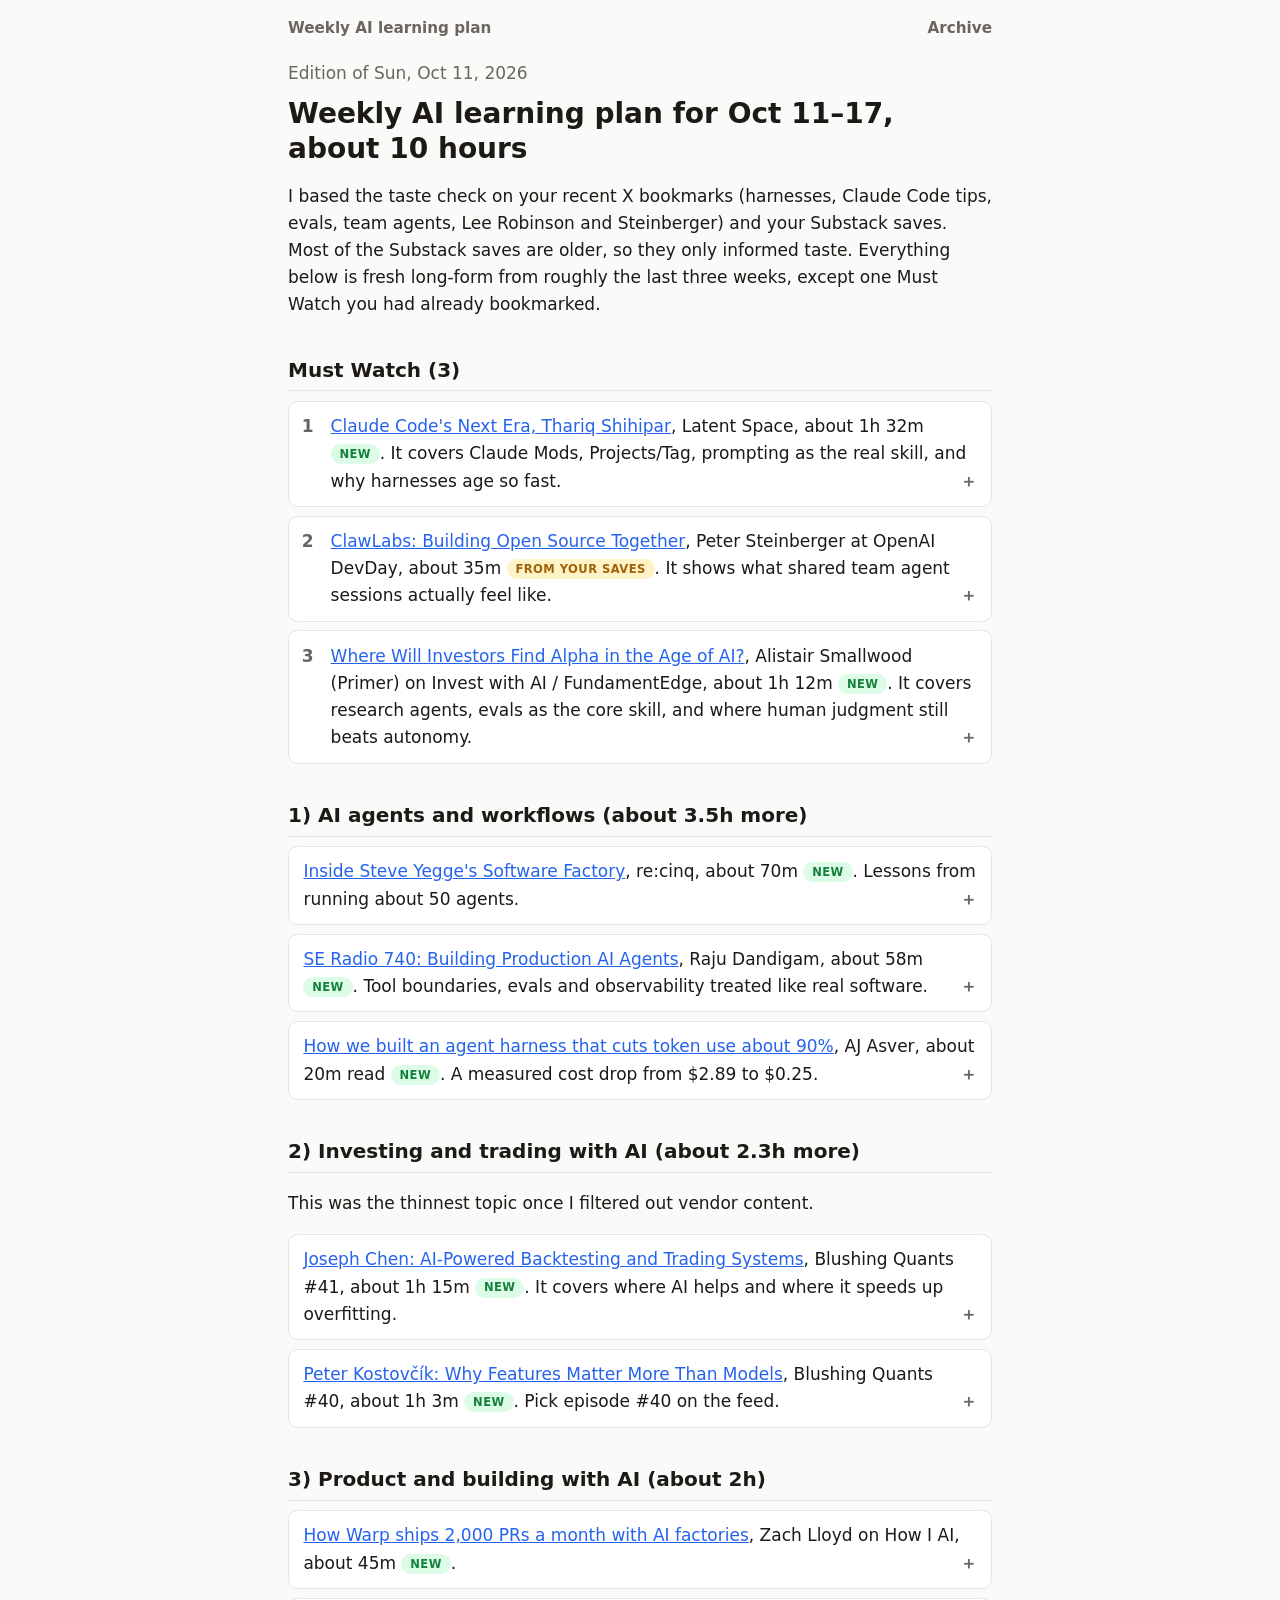
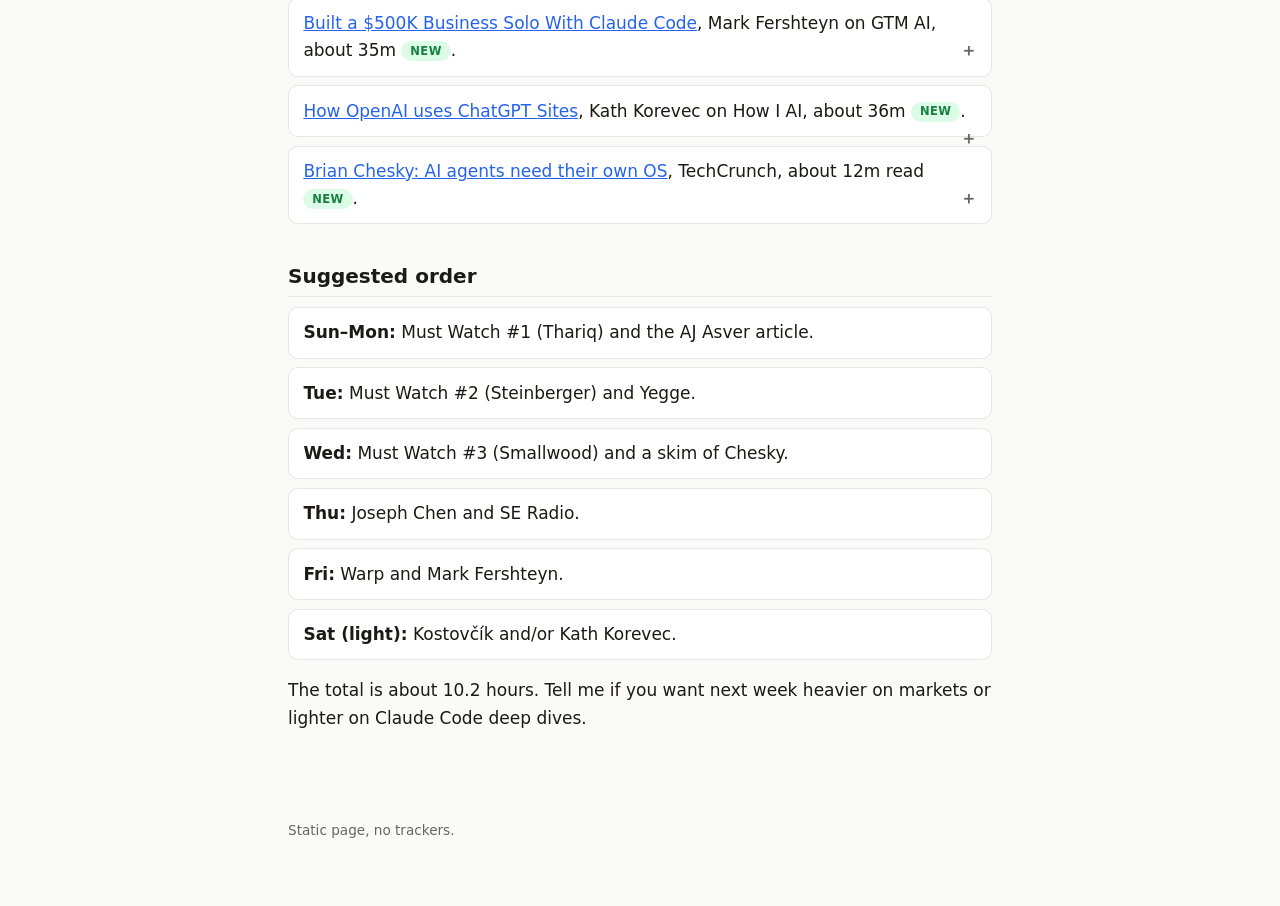
==== editions/2026-10-11.html @ 2d5a55c3 "Make resource summaries expandable" ====
<!doctype html>
<html lang="en"><head><meta charset="utf-8">
<meta name="viewport" content="width=device-width,initial-scale=1">
<title>Weekly AI learning plan for Oct 11–17, about 10 hours – Weekly AI learning plan</title>
<meta name="robots" content="noindex">
<link rel="stylesheet" href="../style.css">
</head><body>
<header class="site"><a href="../index.html">Weekly AI learning plan</a><a href="../index.html">Archive</a></header>
<main>
<p class="muted" style="color:var(--muted);margin:0">Edition of Sun, Oct 11, 2026</p>
<h1>Weekly AI learning plan for Oct 11–17, about 10 hours</h1>
<p>I based the taste check on your recent X bookmarks (harnesses, Claude Code tips, evals, team agents, Lee Robinson and Steinberger) and your Substack saves. Most of the Substack saves are older, so they only informed taste. Everything below is fresh long-form from roughly the last three weeks, except one Must Watch you had already bookmarked.</p>
<h2>Must Watch (3)</h2>
<ol>
<li><details class="resource-details"><summary class="resource-summary"><a href="https://www.latent.space/p/thariq" rel="noopener">Claude Code's Next Era, Thariq Shihipar</a>, Latent Space, about 1h 32m <span class="badge new">new</span>. It covers Claude Mods, Projects/Tag, prompting as the real skill, and why harnesses age so fast.</summary><div class="summary"><strong>Summary:</strong> Thariq presents Claude Code as an evolving agent harness: questions elicit requirements, artifacts provide persistent database-backed interfaces, and Claude Tag and Projects support parallel or multiplayer work. He argues that the core skill is building a mental model of the model, surfacing unknowns, and investing in context and planning up front; Mods then extend both the execution loop and the UI, making permissions and security central concerns.</div></details></li>
<li><details class="resource-details"><summary class="resource-summary"><a href="https://www.youtube.com/watch?v=wZYnJfL4c2Y" rel="noopener">ClawLabs: Building Open Source Together</a>, Peter Steinberger at OpenAI DevDay, about 35m <span class="badge saves">from your saves</span>. It shows what shared team agent sessions actually feel like.</summary><div class="summary"><strong>Summary:</strong> OpenAI describes agents helping small open-source teams build together through workflows that share context across projects and contributors. The session demonstrates cloud sessions and computer use; the available source page does not provide a transcript, so the summary stays at that level.</div></details></li>
<li><details class="resource-details"><summary class="resource-summary"><a href="https://share.snipd.com/episode/6f9f5b83-8efc-435e-bc0b-b80276a2e5d1" rel="noopener">Where Will Investors Find Alpha in the Age of AI?</a>, Alistair Smallwood (Primer) on Invest with AI / FundamentEdge, about 1h 12m <span class="badge new">new</span>. It covers research agents, evals as the core skill, and where human judgment still beats autonomy.</summary><div class="summary"><strong>Summary:</strong> Smallwood discusses research infrastructure that improves as models improve, using primary-data retrieval, industry-specific agent skills, and adversarial evaluation to scale mosaic-style research. AI outputs are treated as prompts for investigation rather than complete investment theses; human judgment remains important for management context, competitor checks, and regime changes.</div></details></li>
</ol>
<h2>1) AI agents and workflows (about 3.5h more)</h2>
<ul>
<li><details class="resource-details"><summary class="resource-summary"><a href="https://re-cinq.com/podcast/steve-yegge-software-factory" rel="noopener">Inside Steve Yegge's Software Factory</a>, re:cinq, about 70m <span class="badge new">new</span>. Lessons from running about 50 agents.</summary><div class="summary"><strong>Summary:</strong> Yegge describes removing roughly 40% of a 50-agent software factory after excessive gates caused paralysis, while warning that false beliefs can spread through agent-generated code and documentation. He recommends mechanical governors, quotas, pace gates, substantial quality effort, and narrowly scoped production agents measured by outcomes rather than tokens or pull requests.</div></details></li>
<li><details class="resource-details"><summary class="resource-summary"><a href="https://se-radio.net/2026/09/se-radio-740-raju-dandigam-on-building-production-ai-agents/" rel="noopener">SE Radio 740: Building Production AI Agents</a>, Raju Dandigam, about 58m <span class="badge new">new</span>. Tool boundaries, evals and observability treated like real software.</summary><div class="summary"><strong>Summary:</strong> Dandigam treats an agent as a controlled software subsystem: define decision contracts and tool boundaries, keep authentication, policy, data freshness, and idempotency in the runtime, and prefer simple workflows before multi-agent orchestration. The episode covers contract-based tests, golden scenarios, readable execution trees, and production metrics such as cost and latency per run.</div></details></li>
<li><details class="resource-details"><summary class="resource-summary"><a href="https://operatorsguidetoai.substack.com/p/how-we-built-an-agent-harness-that" rel="noopener">How we built an agent harness that cuts token use about 90%</a>, AJ Asver, about 20m read <span class="badge new">new</span>. A measured cost drop from $2.89 to $0.25.</summary><div class="summary"><strong>Summary:</strong> Asver describes recording agent traces, turning repeatable steps into code, and using typed questions for narrow evidence and routing decisions while reserving general agents for unfamiliar cases. In a compliance-screening comparison, the workflow reduced one investigation from 826 tool calls and 51 minutes to roughly 30 calls and three minutes; the article cautions that agreement with an LLM judge is not ground truth.</div></details></li>
</ul>
<h2>2) Investing and trading with AI (about 2.3h more)</h2>
<p>This was the thinnest topic once I filtered out vendor content.</p>
<ul>
<li><details class="resource-details"><summary class="resource-summary"><a href="https://theblushingquants.podbean.com/e/joseph-chen-building-ai-powered-backtesting-and-trading-systems-blushing-quants-41/" rel="noopener">Joseph Chen: AI-Powered Backtesting and Trading Systems</a>, Blushing Quants #41, about 1h 15m <span class="badge new">new</span>. It covers where AI helps and where it speeds up overfitting.</summary><div class="summary"><strong>Summary:</strong> The episode notes argue against asking an AI coding tool to build a trading system from scratch. AI should work inside a modular framework with trusted data, reusable libraries, explicit interfaces, and established backtesting procedures; data adjustments, timestamps, fills, costs, broker behavior, intermediate signals, and order events all need auditing. Repeated AI optimization can accelerate overfitting, so the notes recommend sensitivity analysis, protected validation, limited-capital deployment, and live-behavior checks.</div></details></li>
<li><details class="resource-details"><summary class="resource-summary"><a href="https://theblushingquants.podbean.com/" rel="noopener">Peter Kostovčík: Why Features Matter More Than Models</a>, Blushing Quants #40, about 1h 3m <span class="badge new">new</span>. Pick episode #40 on the feed.</summary><div class="summary"><strong>Summary:</strong> The episode listing emphasizes that meaningful features, data understanding, and a correct objective often matter more than model sophistication. It favors classification, ranking, probability distributions, and clustering over exact-return prediction for large equity universes, while stressing simple statistical tests, protected out-of-sample periods, liquidity, slippage, turnover, and portfolio constraints; the supplied homepage does not include a transcript.</div></details></li>
</ul>
<h2>3) Product and building with AI (about 2h)</h2>
<ul>
<li><details class="resource-details"><summary class="resource-summary"><a href="https://www.lennysnewsletter.com/p/how-warp-ships-2000-prs-a-month-with" rel="noopener">How Warp ships 2,000 PRs a month with AI factories</a>, Zach Lloyd on How I AI, about 45m <span class="badge new">new</span>.</summary><div class="summary"><strong>Summary:</strong> Lloyd explains Warp’s software-factory workflow, which turns requests from Slack, Linear, or GitHub into tracked and tested pull requests rather than relying on a standalone coding agent. The system uses automated triggers, human interactions per PR, LLM-as-a-judge scoring, failure-mode analysis, and replayed tasks to build cost-quality comparisons between models; human review remains a bottleneck.</div></details></li>
<li><details class="resource-details"><summary class="resource-summary"><a href="https://www.gtmaipodcast.com/p/92326-built-a-500k-business-solo" rel="noopener">Built a $500K Business Solo With Claude Code</a>, Mark Fershteyn on GTM AI, about 35m <span class="badge new">new</span>.</summary><div class="summary"><strong>Summary:</strong> Fershteyn describes using Claude Code as a nontechnical solo builder after shutting down Recapped, reaching a stated roughly $500K run rate six months into working part-time. His workflow starts in plan mode, assigns focused tasks to agents, improves skills through examples and feedback, and chains agents for content ideation, drafting, editing, hooks, and repurposing; he also shows a GitHub-backed knowledge base and a Claude/Vercel/Supabase workspace.</div></details></li>
<li><details class="resource-details"><summary class="resource-summary"><a href="https://www.lennysnewsletter.com/p/how-i-ai-8-real-jev-use-cases-how" rel="noopener">How OpenAI uses ChatGPT Sites</a>, Kath Korevec on How I AI, about 36m <span class="badge new">new</span>.</summary><div class="summary"><strong>Summary:</strong> Korevec demonstrates ChatGPT Sites turning live Slack, Notion, and calendar data into personalized internal tools, including an incident command center that surfaces relevant incidents and runbooks. Other examples include a Reddit-to-Spotify workflow and a shared dungeon crawler extended through custom skills; the common pattern is fast, disposable software with connector-based personalization and human approval for messages sent in the user’s name.</div></details></li>
<li><details class="resource-details"><summary class="resource-summary"><a href="https://techcrunch.com/2026/10/01/brian-chesky-interview-ai-agents-need-their-own-operating-system/" rel="noopener">Brian Chesky: AI agents need their own OS</a>, TechCrunch, about 12m read <span class="badge new">new</span>.</summary><div class="summary"><strong>Summary:</strong> Chesky argues that chatbots are poor interfaces for browsing and group travel planning because they offer limited options, require repeated turns, and are not collaborative. He wants richer and multiplayer interfaces, robust app infrastructure, and interoperability through standards such as MCP, with specialized Airbnb agents coordinated by a broader agent rather than a single “quarterback” layered onto existing operating systems.</div></details></li>
</ul>
<h2>Suggested order</h2>
<ul>
<li><strong>Sun–Mon:</strong> Must Watch #1 (Thariq) and the AJ Asver article.</li>
<li><strong>Tue:</strong> Must Watch #2 (Steinberger) and Yegge.</li>
<li><strong>Wed:</strong> Must Watch #3 (Smallwood) and a skim of Chesky.</li>
<li><strong>Thu:</strong> Joseph Chen and SE Radio.</li>
<li><strong>Fri:</strong> Warp and Mark Fershteyn.</li>
<li><strong>Sat (light):</strong> Kostovčík and/or Kath Korevec.</li>
</ul>
<p>The total is about 10.2 hours. Tell me if you want next week heavier on markets or lighter on Claude Code deep dives.</p>
<nav class="pn"><span class="ph"></span><span class="ph"></span></nav>
<footer>Static page, no trackers.</footer>
</main></body></html>
---- style.css ----
:root{color-scheme:light dark;--bg:#fafaf9;--fg:#1c1917;--muted:#6b6560;--card:#fff;--line:#e7e5e4;--accent:#2563eb;--new:#15803d;--newbg:#dcfce7;--save:#a16207;--savebg:#fef3c7}
@media(prefers-color-scheme:dark){:root{--bg:#121110;--fg:#ecebe9;--muted:#a09a94;--card:#1b1a19;--line:#2c2a28;--accent:#7aa7ff;--new:#86efac;--newbg:#14391f;--save:#fde68a;--savebg:#3d2f08}}
*{box-sizing:border-box}
body{margin:0;background:var(--bg);color:var(--fg);font:17px/1.6 system-ui,-apple-system,"Segoe UI",Roboto,sans-serif}
main{max-width:46rem;margin:0 auto;padding:1.25rem 1rem 4rem}
header.site{max-width:46rem;margin:0 auto;padding:1rem 1rem 0;display:flex;justify-content:space-between;gap:1rem;font-size:.95rem}
header.site a{color:var(--muted);text-decoration:none;font-weight:600}
a{color:var(--accent)}
h1{font-size:1.75rem;line-height:1.25;margin:.5rem 0 1rem}
h2{font-size:1.25rem;margin:2.2rem 0 .6rem;padding-bottom:.3rem;border-bottom:1px solid var(--line)}
h3{font-size:1.05rem;margin:1.5rem 0 .4rem}
ul,ol{padding:0;margin:.5rem 0;list-style:none}
li{background:var(--card);border:1px solid var(--line);border-radius:.6rem;padding:.7rem .9rem;margin:.55rem 0}
ol{counter-reset:n}ol>li{counter-increment:n;padding-left:2.6rem;position:relative}
ol>li::before{content:counter(n);position:absolute;left:.8rem;top:.7rem;font-weight:700;color:var(--muted)}
.badge{display:inline-block;font-size:.72rem;font-weight:700;text-transform:uppercase;letter-spacing:.04em;border-radius:999px;padding:.05rem .55rem;vertical-align:.1em}
.badge.new{color:var(--new);background:var(--newbg)}.badge.saves{color:var(--save);background:var(--savebg)}
nav.pn{display:flex;justify-content:space-between;gap:1rem;margin:2.5rem 0 0;font-size:.95rem}
nav.pn a{flex:1;border:1px solid var(--line);background:var(--card);border-radius:.6rem;padding:.6rem .8rem;text-decoration:none}
nav.pn a.next{text-align:right}nav.pn span.ph{flex:1}
.idx li{padding:0}.idx li a{display:block;padding:.8rem .9rem;text-decoration:none;color:var(--fg)}
.idx small{display:block;color:var(--muted)}
footer{color:var(--muted);font-size:.85rem;margin-top:3rem}
.summary{display:block;color:var(--muted);font-size:.93em;line-height:1.5;margin-top:.45rem}
.resource-summary{cursor:pointer;list-style:none}
.resource-summary::-webkit-details-marker{display:none}
.resource-summary::after{content:"＋";float:right;color:var(--muted);font-weight:700}
.resource-details[open]>.resource-summary::after{content:"−"}
.resource-summary:focus-visible{outline:2px solid var(--accent);outline-offset:3px;border-radius:.25rem}
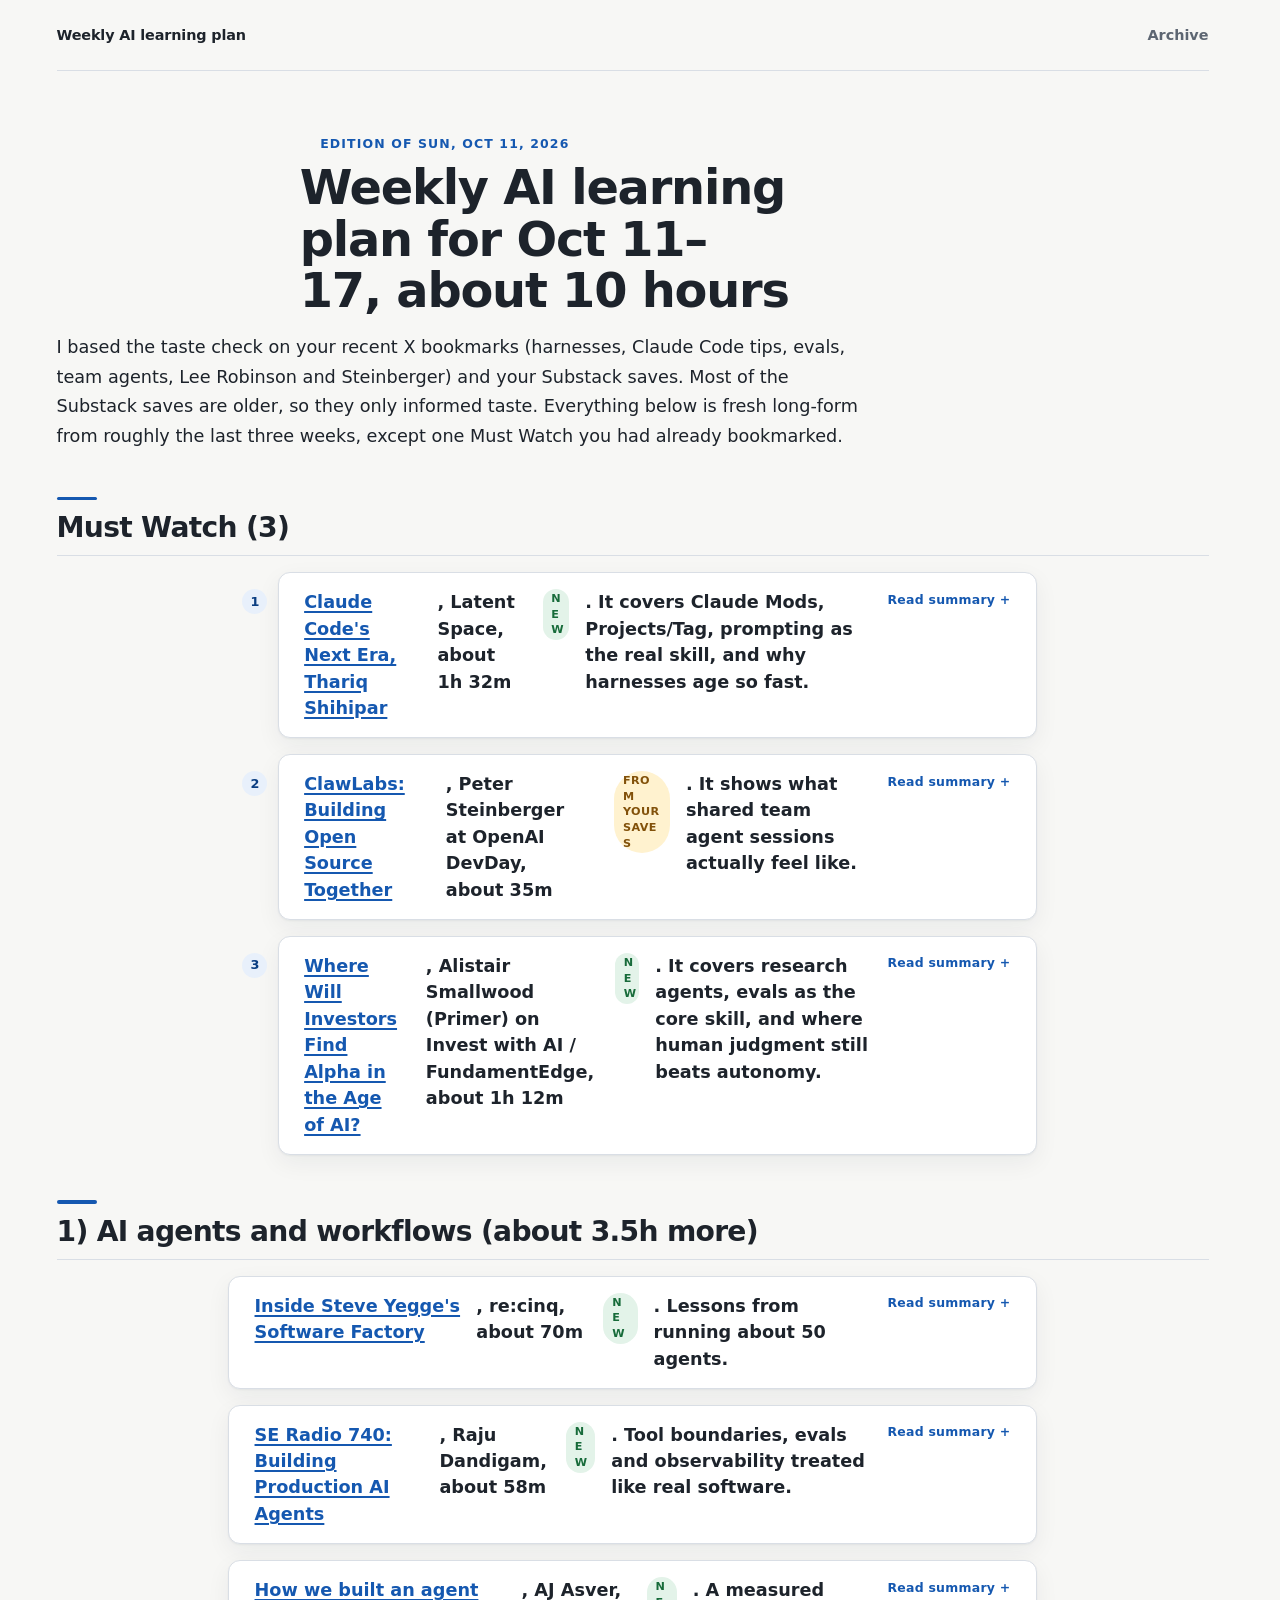
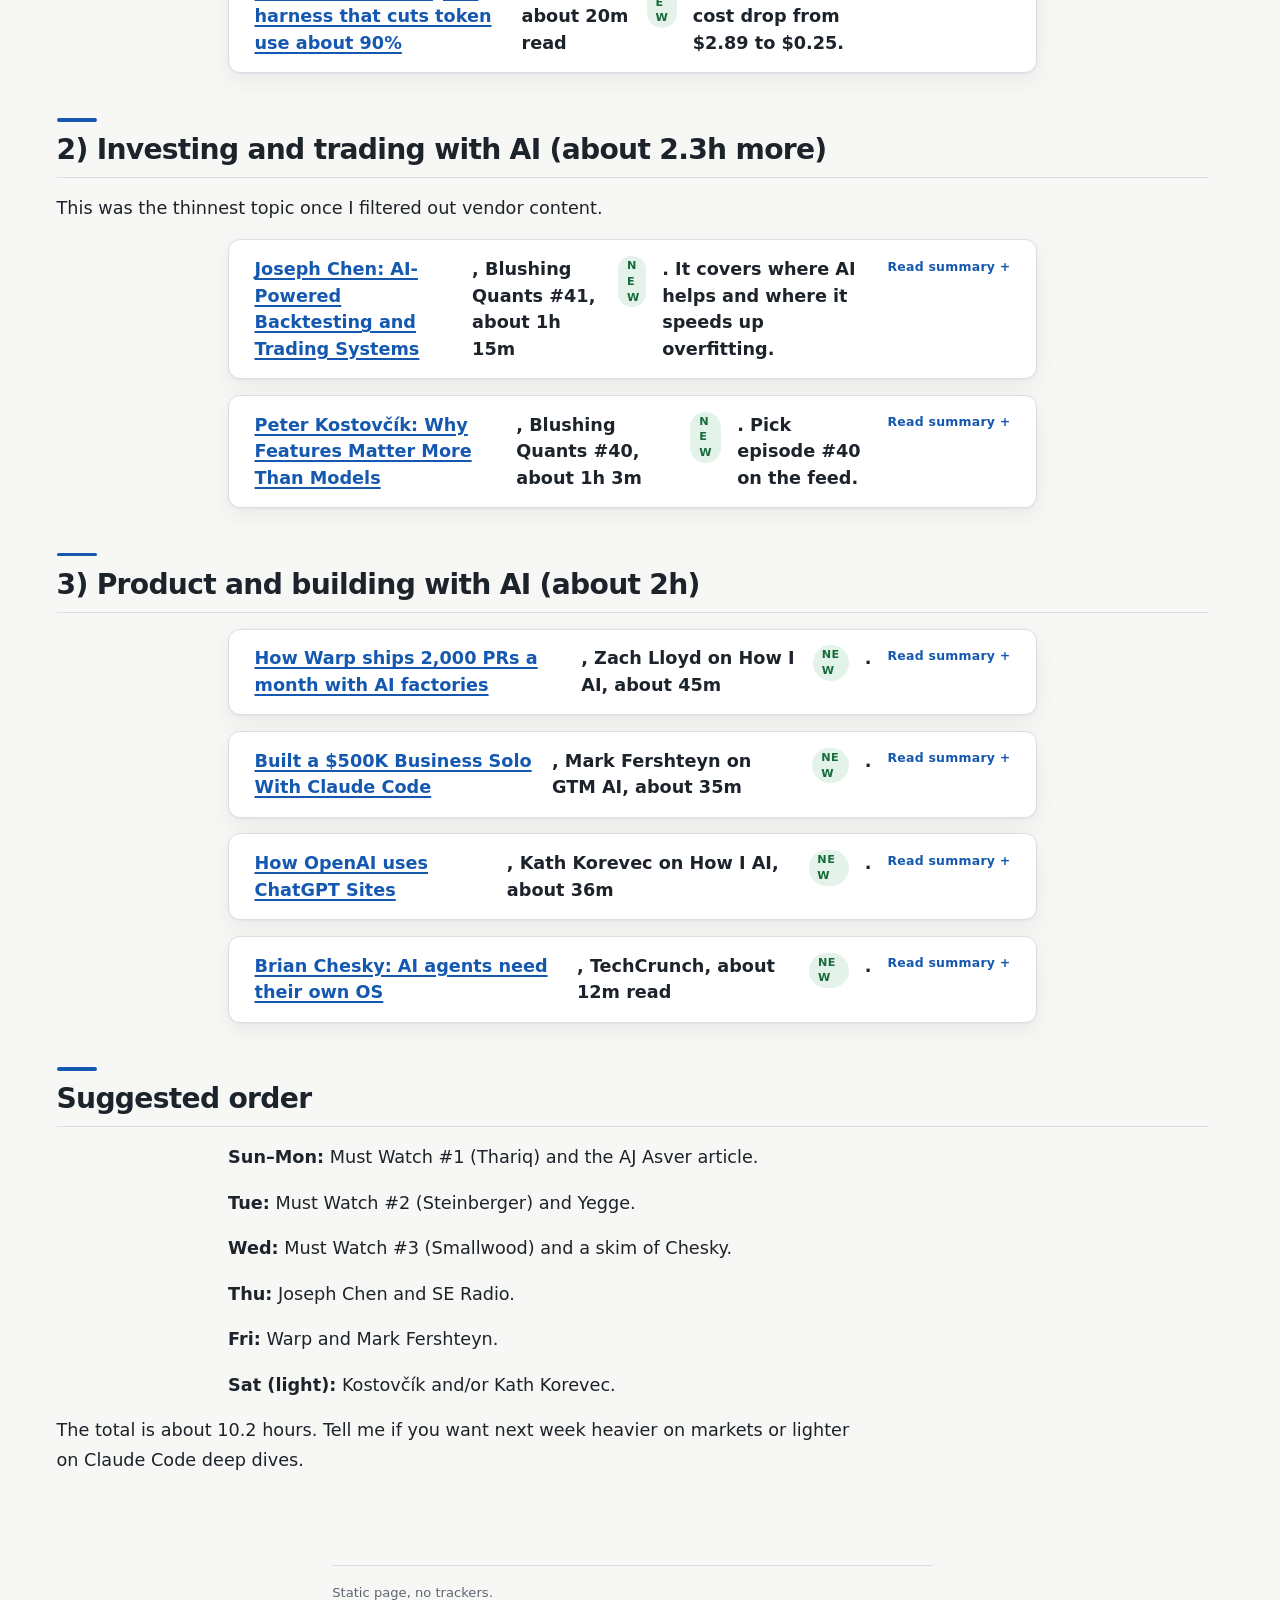
==== commit 5e4ed0fd: "Improve learning plan readability" ====
--- a/editions/2026-10-11.html
+++ b/editions/2026-10-11.html
@@ -1,39 +1,40 @@
 <!doctype html>
 <html lang="en"><head><meta charset="utf-8">
-<meta name="viewport" content="width=device-width,initial-scale=1">
+<meta name="viewport" content="width=device-width,initial-scale=1,viewport-fit=cover">
+<meta name="color-scheme" content="light dark">
 <title>Weekly AI learning plan for Oct 11–17, about 10 hours – Weekly AI learning plan</title>
 <meta name="robots" content="noindex">
 <link rel="stylesheet" href="../style.css">
 </head><body>
-<header class="site"><a href="../index.html">Weekly AI learning plan</a><a href="../index.html">Archive</a></header>
-<main>
-<p class="muted" style="color:var(--muted);margin:0">Edition of Sun, Oct 11, 2026</p>
+<header class="site"><a class="brand" href="../index.html">Weekly AI learning plan</a><a href="../index.html">Archive</a></header>
+<main class="page">
+<p class="edition-meta">Edition of Sun, Oct 11, 2026</p>
 <h1>Weekly AI learning plan for Oct 11–17, about 10 hours</h1>
 <p>I based the taste check on your recent X bookmarks (harnesses, Claude Code tips, evals, team agents, Lee Robinson and Steinberger) and your Substack saves. Most of the Substack saves are older, so they only informed taste. Everything below is fresh long-form from roughly the last three weeks, except one Must Watch you had already bookmarked.</p>
 <h2>Must Watch (3)</h2>
 <ol>
-<li><details class="resource-details"><summary class="resource-summary"><a href="https://www.latent.space/p/thariq" rel="noopener">Claude Code's Next Era, Thariq Shihipar</a>, Latent Space, about 1h 32m <span class="badge new">new</span>. It covers Claude Mods, Projects/Tag, prompting as the real skill, and why harnesses age so fast.</summary><div class="summary"><strong>Summary:</strong> Thariq presents Claude Code as an evolving agent harness: questions elicit requirements, artifacts provide persistent database-backed interfaces, and Claude Tag and Projects support parallel or multiplayer work. He argues that the core skill is building a mental model of the model, surfacing unknowns, and investing in context and planning up front; Mods then extend both the execution loop and the UI, making permissions and security central concerns.</div></details></li>
-<li><details class="resource-details"><summary class="resource-summary"><a href="https://www.youtube.com/watch?v=wZYnJfL4c2Y" rel="noopener">ClawLabs: Building Open Source Together</a>, Peter Steinberger at OpenAI DevDay, about 35m <span class="badge saves">from your saves</span>. It shows what shared team agent sessions actually feel like.</summary><div class="summary"><strong>Summary:</strong> OpenAI describes agents helping small open-source teams build together through workflows that share context across projects and contributors. The session demonstrates cloud sessions and computer use; the available source page does not provide a transcript, so the summary stays at that level.</div></details></li>
-<li><details class="resource-details"><summary class="resource-summary"><a href="https://share.snipd.com/episode/6f9f5b83-8efc-435e-bc0b-b80276a2e5d1" rel="noopener">Where Will Investors Find Alpha in the Age of AI?</a>, Alistair Smallwood (Primer) on Invest with AI / FundamentEdge, about 1h 12m <span class="badge new">new</span>. It covers research agents, evals as the core skill, and where human judgment still beats autonomy.</summary><div class="summary"><strong>Summary:</strong> Smallwood discusses research infrastructure that improves as models improve, using primary-data retrieval, industry-specific agent skills, and adversarial evaluation to scale mosaic-style research. AI outputs are treated as prompts for investigation rather than complete investment theses; human judgment remains important for management context, competitor checks, and regime changes.</div></details></li>
+<li><details class="resource-details"><summary class="resource-summary"><a href="https://www.latent.space/p/thariq" rel="noopener">Claude Code's Next Era, Thariq Shihipar</a>, Latent Space, about 1h 32m <span class="badge new">new</span>. It covers Claude Mods, Projects/Tag, prompting as the real skill, and why harnesses age so fast.</summary><div class="summary"><strong>Summary:</strong> Peter Steinberger and Kevin Lin frame OpenClaw as a response to a collaboration bottleneck created by local, terminal-bound agents. The workflow moved from many parallel Codex sessions, through Codex Desktop and remote development boxes, to shared persistent sessions. The problem was not simply compute: teammates still had to route requests through one person who possessed the relevant prompts, context, and running processes—the talk's “meat proxy.” OpenClaw is presented as open-source, self-hostable, and model-flexible infrastructure under the OpenClaw Foundation, with a “sign in with ChatGPT” path. The demos make the shared session feel like a place rather than a one-shot tool: multiple people inspect and steer a live agent canvas, an agent builds and deploys a Frogger-like game, and lightweight dashboards, activity views, daily summaries, and a “slop meter” are generated through the same workflow. A Discord voice agent can join meetings, summarize them, and retain persistent team context. The second half describes a software factory that ingests bugs, reproduces issues in isolated environments, proposes patches, runs tests, obtains secondary review, and merges fixes, while finite goal directives handle longer migrations. OpenClaw Enterprise is presented as a control plane with workload isolation, tool sandboxing, model-based auto-review, and auditable identities. Source note: YouTube's transcript endpoint was blocked; this uses an indexed transcript and the official session description, so the speakers' metrics are not independently audited.</div></details></li>
+<li><details class="resource-details"><summary class="resource-summary"><a href="https://www.youtube.com/watch?v=wZYnJfL4c2Y" rel="noopener">ClawLabs: Building Open Source Together</a>, Peter Steinberger at OpenAI DevDay, about 35m <span class="badge saves">from your saves</span>. It shows what shared team agent sessions actually feel like.</summary><div class="summary"><strong>Summary:</strong> Alistair Smallwood describes a path from equity research into applied AI and argues that the durable advantage is not asking a general chatbot for an investment opinion. It is building research infrastructure that improves as models, tools, and harnesses improve. He emphasizes high-quality retrieval from primary documents, industry-specific research skills, and evaluation loops that test whether an additional piece of evidence actually improves a forecast. The episode's central example is “mosaic theory at scale”: connecting disclosures, operating indicators, and management commentary across companies. The system retrieves dated evidence, teaches the agent to reason about economic mechanisms and sector context, and uses adversarial agents to challenge sources, comparability, timing, and alternative explanations. A matched evaluation compares a forecast using target-company information alone with one that also receives cross-company evidence. A self-improvement loop uses later earnings outcomes to reveal which skills or transmission mechanisms worked. The speakers expect first-order AI interpretations to become common knowledge, creating correlated errors and new mispricings rather than uniform efficiency. Human advantage shifts toward regime changes, management quality, relationships, long-horizon competitive dynamics, and second- and third-order implications that are difficult to encode or backtest. They remain skeptical of fully autonomous investing because black-swan accountability, crowding, regime risk, compliance, and fiduciary responsibility do not disappear when a model makes the decision.</div></details></li>
+<li><details class="resource-details"><summary class="resource-summary"><a href="https://share.snipd.com/episode/6f9f5b83-8efc-435e-bc0b-b80276a2e5d1" rel="noopener">Where Will Investors Find Alpha in the Age of AI?</a>, Alistair Smallwood (Primer) on Invest with AI / FundamentEdge, about 1h 12m <span class="badge new">new</span>. It covers research agents, evals as the core skill, and where human judgment still beats autonomy.</summary><div class="summary"><strong>Summary:</strong> Steve Yegge presents his software factory as an experiment in operating roughly 50 coding agents against a long-lived game. A factory built over about ten weeks became unstable: agents alternated between overproduction and paralysis, accumulated more than a hundred defensive gates, and eventually could not make progress. A newer model removed roughly 40% of the system, leaving a smaller set of fences; during a planned dry-dock week, agents then shipped 46 game features because the fence prohibiting game work had disappeared. Yegge's response is mechanical control, not appeals to common sense. Governors, semaphores, quotas, resource caps, and pace gates limit compute, attention, messages, and other forms of agent activity. He calls “heresies” the wrong beliefs encoded in documentation, code, or persistent agent knowledge; because agents copy and propagate those beliefs, correcting them can be difficult. Beads acts as an agent-speed issue tracker and knowledge graph, but it can also turn every review into more work. After generating roughly half a million lines in twelve weeks, Yegge's rule is to spend about 40% of effort on quality and technical debt to avoid spending roughly 60% later on repair. The agents are strong at instrumentation and regression detection but weak at creative work requiring taste. His enterprise advice is to start with one narrow production agent, measure outcomes rather than tokens or pull requests, and learn operational lessons before attempting large-scale build automation.</div></details></li>
 </ol>
 <h2>1) AI agents and workflows (about 3.5h more)</h2>
 <ul>
-<li><details class="resource-details"><summary class="resource-summary"><a href="https://re-cinq.com/podcast/steve-yegge-software-factory" rel="noopener">Inside Steve Yegge's Software Factory</a>, re:cinq, about 70m <span class="badge new">new</span>. Lessons from running about 50 agents.</summary><div class="summary"><strong>Summary:</strong> Yegge describes removing roughly 40% of a 50-agent software factory after excessive gates caused paralysis, while warning that false beliefs can spread through agent-generated code and documentation. He recommends mechanical governors, quotas, pace gates, substantial quality effort, and narrowly scoped production agents measured by outcomes rather than tokens or pull requests.</div></details></li>
-<li><details class="resource-details"><summary class="resource-summary"><a href="https://se-radio.net/2026/09/se-radio-740-raju-dandigam-on-building-production-ai-agents/" rel="noopener">SE Radio 740: Building Production AI Agents</a>, Raju Dandigam, about 58m <span class="badge new">new</span>. Tool boundaries, evals and observability treated like real software.</summary><div class="summary"><strong>Summary:</strong> Dandigam treats an agent as a controlled software subsystem: define decision contracts and tool boundaries, keep authentication, policy, data freshness, and idempotency in the runtime, and prefer simple workflows before multi-agent orchestration. The episode covers contract-based tests, golden scenarios, readable execution trees, and production metrics such as cost and latency per run.</div></details></li>
-<li><details class="resource-details"><summary class="resource-summary"><a href="https://operatorsguidetoai.substack.com/p/how-we-built-an-agent-harness-that" rel="noopener">How we built an agent harness that cuts token use about 90%</a>, AJ Asver, about 20m read <span class="badge new">new</span>. A measured cost drop from $2.89 to $0.25.</summary><div class="summary"><strong>Summary:</strong> Asver describes recording agent traces, turning repeatable steps into code, and using typed questions for narrow evidence and routing decisions while reserving general agents for unfamiliar cases. In a compliance-screening comparison, the workflow reduced one investigation from 826 tool calls and 51 minutes to roughly 30 calls and three minutes; the article cautions that agreement with an LLM judge is not ground truth.</div></details></li>
+<li><details class="resource-details"><summary class="resource-summary"><a href="https://re-cinq.com/podcast/steve-yegge-software-factory" rel="noopener">Inside Steve Yegge's Software Factory</a>, re:cinq, about 70m <span class="badge new">new</span>. Lessons from running about 50 agents.</summary><div class="summary"><strong>Summary:</strong> Raju Dandigam's core recommendation is to treat an AI agent as a software subsystem, not as a prompt wrapped around a model call. The model receives controlled freedom to choose a next step or approved tool, while the surrounding application owns authentication, authorization, policy, data freshness, idempotency, timeouts, and rollback. Deterministic rules belong in ordinary code; the model is useful for flexible interpretation, comparison, ranking, and proposing a path inside explicit boundaries. A predictable sequence should remain a workflow when code can define it. The episode focuses on contracts and operational evidence: tools should have typed schemas and narrow permissions, and runs should have explicit state, bounded iterations, validation, retries, fallbacks, and human-approval points. Testing should use behavioral contracts, golden scenarios, and trajectory or tool-path checks rather than only final-text quality. Dandigam's agent-inspect project is presented as a local-first way to capture readable execution trees showing decisions, tool calls, results, validations, and failure paths. Production observability should connect each run and record prompt, model, schema, workflow, retrieved context, tools, state transitions, retries, latency, tokens, cost, and outcome while redacting sensitive content. The practical advice is conservative: version prompts and evaluations, choose a simpler model or no-AI branch when sufficient, measure cost and latency per completed run, and design for stopping, rollback, and safe failure. Source note: the official page provides show notes; the transcript was accessed through an indexed transcript preview.</div></details></li>
+<li><details class="resource-details"><summary class="resource-summary"><a href="https://se-radio.net/2026/09/se-radio-740-raju-dandigam-on-building-production-ai-agents/" rel="noopener">SE Radio 740: Building Production AI Agents</a>, Raju Dandigam, about 58m <span class="badge new">new</span>. Tool boundaries, evals and observability treated like real software.</summary><div class="summary"><strong>Summary:</strong> AJ Asver describes an agent harness for repetitive, high-stakes work: let a general agent discover a procedure once, then convert repeatable parts into an inspectable workflow. Grep's system uses the Pi agent loop, an Executor tool gateway, structured state, schemas, and a small DSL for routing, branching, retries, and escalation. Predictable operations run in code; research and judgment remain with agents or Jev, a typed-question system for narrow decisions such as whether evidence supports an extracted fact. The central compliance-screening example begins with a general agent spending 51 minutes and making 826 tool calls to investigate 24 same-name watchlist profiles against a bank procedure. After inspecting the trace, an authoring agent produced a workflow that classified profiles, prioritized those capable of changing the outcome, researched in parallel, checked evidence, applied rules in code, and stopped when further research could not affect the decision. The refined version reached the same result in about three minutes and roughly 30 calls. In a 100-alert comparison, reported model cost fell from $2.89 per alert to $0.25. The savings came from cheaper models, explicit rules, narrow Jev decisions, triage, selective identity research, and early stopping. Grep reports approximately 90% agreement with a compliance judge on the first 100 full-agent cases and 95% on the final 300 optimized cases, while warning that judge agreement is not ground-truth accuracy. The recommended model preserves the general agent as a fallback, tests workflow revisions, retains evidence and versions procedures, and escalates unresolved cases.</div></details></li>
+<li><details class="resource-details"><summary class="resource-summary"><a href="https://operatorsguidetoai.substack.com/p/how-we-built-an-agent-harness-that" rel="noopener">How we built an agent harness that cuts token use about 90%</a>, AJ Asver, about 20m read <span class="badge new">new</span>. A measured cost drop from $2.89 to $0.25.</summary><div class="summary"><strong>Summary:</strong> Joseph Chen argues that AI coding tools should assemble and extend a trusted quantitative framework, not invent an entire trading system from scratch. A generic request forces the tool to download and validate data, construct a backtester, make architectural assumptions, and fill in missing components, producing token-heavy iteration and unreliable results. A modular repository with known data channels, reusable libraries, explicit interfaces, and established procedures gives the model a constrained, auditable environment. Data integrity is a first-order research problem: Chen highlights raw versus corporate-action-adjusted prices, changing adjusted histories, missing observations, timestamps, exchanges, currencies, contract specifications, and vendor checks. To limit look-ahead bias, he favors event-loop backtesting: bars arrive one at a time, the strategy sees only current and prior information, and signals, orders, fills, positions, and intermediate calculations are recorded. The architecture separates the core engine, bar engine, strategy, portfolio, gateways, matching engines, persistence, analysis, monitoring, and alerts. Backtest, simulation, and live modes should share most strategy logic, with explicit modeling of callbacks, partial fills, delays, matching rules, and costs. AI can accelerate implementation, but repeated optimization on the same historical data magnifies overfitting. Chen recommends human review of intermediate steps, parameter perturbation, protected validation, backtest-to-simulation-to-live progression, and limited-capital deployment. The transcript is caption-generated and contains occasional terminology errors; the discussion is educational rather than a verified performance record.</div></details></li>
 </ul>
 <h2>2) Investing and trading with AI (about 2.3h more)</h2>
 <p>This was the thinnest topic once I filtered out vendor content.</p>
 <ul>
-<li><details class="resource-details"><summary class="resource-summary"><a href="https://theblushingquants.podbean.com/e/joseph-chen-building-ai-powered-backtesting-and-trading-systems-blushing-quants-41/" rel="noopener">Joseph Chen: AI-Powered Backtesting and Trading Systems</a>, Blushing Quants #41, about 1h 15m <span class="badge new">new</span>. It covers where AI helps and where it speeds up overfitting.</summary><div class="summary"><strong>Summary:</strong> The episode notes argue against asking an AI coding tool to build a trading system from scratch. AI should work inside a modular framework with trusted data, reusable libraries, explicit interfaces, and established backtesting procedures; data adjustments, timestamps, fills, costs, broker behavior, intermediate signals, and order events all need auditing. Repeated AI optimization can accelerate overfitting, so the notes recommend sensitivity analysis, protected validation, limited-capital deployment, and live-behavior checks.</div></details></li>
-<li><details class="resource-details"><summary class="resource-summary"><a href="https://theblushingquants.podbean.com/" rel="noopener">Peter Kostovčík: Why Features Matter More Than Models</a>, Blushing Quants #40, about 1h 3m <span class="badge new">new</span>. Pick episode #40 on the feed.</summary><div class="summary"><strong>Summary:</strong> The episode listing emphasizes that meaningful features, data understanding, and a correct objective often matter more than model sophistication. It favors classification, ranking, probability distributions, and clustering over exact-return prediction for large equity universes, while stressing simple statistical tests, protected out-of-sample periods, liquidity, slippage, turnover, and portfolio constraints; the supplied homepage does not include a transcript.</div></details></li>
+<li><details class="resource-details"><summary class="resource-summary"><a href="https://theblushingquants.podbean.com/e/joseph-chen-building-ai-powered-backtesting-and-trading-systems-blushing-quants-41/" rel="noopener">Joseph Chen: AI-Powered Backtesting and Trading Systems</a>, Blushing Quants #41, about 1h 15m <span class="badge new">new</span>. It covers where AI helps and where it speeds up overfitting.</summary><div class="summary"><strong>Summary:</strong> Peter Kostovčík's main thesis is that the model is usually the least important part of a machine-learning trading system. The difficult work is understanding the data, forming an economically plausible idea, engineering features, defining the target, and determining whether the signal can survive implementation. He describes moving away from deeper or more sophisticated models after finding that results improved when he focused on ideas and features. Machine learning is most useful when a researcher has a broad cross-sectional universe, such as thousands of equities or ETFs, rather than a single asset's historical series, where flexible models overfit quickly. His typical goal is to estimate a distribution, classify opportunities, cluster instruments, or rank a universe before portfolio construction rather than predict an exact return. His workflow starts with data exploration and simple statistical tests, protects later out-of-sample data, creates labels consistent with the intended holding period, and tests feature value before model complexity. He reports creating nearly 2,000 features over a decade but finding only about 50 or 60 consistently useful. Repeatedly examining a test set turns it into another training source, so live behavior must be interpreted cautiously. The transition to trading requires liquidity, spread, slippage, short-sale constraints, turnover, capacity, and market-specific execution. Equal weighting is his baseline before adding constraints; probability-weighted sizing is strategy-dependent, and he says Kelly-style sizing damaged one live system. AI speeds infrastructure work, but experienced supervision is needed to catch unrealistic assumptions. This summary uses the full episode transcript rather than the homepage listing.</div></details></li>
+<li><details class="resource-details"><summary class="resource-summary"><a href="https://theblushingquants.podbean.com/" rel="noopener">Peter Kostovčík: Why Features Matter More Than Models</a>, Blushing Quants #40, about 1h 3m <span class="badge new">new</span>. Pick episode #40 on the feed.</summary><div class="summary"><strong>Summary:</strong> Zach Lloyd presents Warp's “software factory” as a cloud-based, code-defined system rather than a single coding agent. Warp's factory, Wilson, combines repositories, MCP servers, configuration, specialized agents, automations, and evaluation logic. Work can begin in Slack, Linear, GitHub, or an external signal such as Sentry; the factory triages the request, creates or updates a Linear issue, implements the change, opens a GitHub pull request, and performs QA. Computer-use verification can produce a video showing the completed feature. The public workflow lets teammates observe and reuse effective prompting and steering while managers see velocity, cycle time, human effort, and agent cost. Warp tracks “human interactions per PR”—Slack reprompts, Linear comments, and code-review corrections—as a proxy for remaining human work. The episode reports more than 2,000 PRs in a recent month, about 35 minutes from kickoff to PR, and roughly three and a half hours from PR to first human review; all PRs still received human review at recording time. Every run is scored across selected dimensions with an LLM judge, and failed runs are analyzed in aggregate. After roughly 20–25 examples, an observer agent can propose changes to the factory definitions or instructions. Because the factory is code, configurations can be versioned, replayed, and compared; real tasks can be replayed under different models to build cost-quality tradeoffs. Lloyd still treats interviews, design, and deciding what deserves to be built as human responsibilities. The figures are Warp's own operational claims, not an independent benchmark.</div></details></li>
 </ul>
 <h2>3) Product and building with AI (about 2h)</h2>
 <ul>
-<li><details class="resource-details"><summary class="resource-summary"><a href="https://www.lennysnewsletter.com/p/how-warp-ships-2000-prs-a-month-with" rel="noopener">How Warp ships 2,000 PRs a month with AI factories</a>, Zach Lloyd on How I AI, about 45m <span class="badge new">new</span>.</summary><div class="summary"><strong>Summary:</strong> Lloyd explains Warp’s software-factory workflow, which turns requests from Slack, Linear, or GitHub into tracked and tested pull requests rather than relying on a standalone coding agent. The system uses automated triggers, human interactions per PR, LLM-as-a-judge scoring, failure-mode analysis, and replayed tasks to build cost-quality comparisons between models; human review remains a bottleneck.</div></details></li>
-<li><details class="resource-details"><summary class="resource-summary"><a href="https://www.gtmaipodcast.com/p/92326-built-a-500k-business-solo" rel="noopener">Built a $500K Business Solo With Claude Code</a>, Mark Fershteyn on GTM AI, about 35m <span class="badge new">new</span>.</summary><div class="summary"><strong>Summary:</strong> Fershteyn describes using Claude Code as a nontechnical solo builder after shutting down Recapped, reaching a stated roughly $500K run rate six months into working part-time. His workflow starts in plan mode, assigns focused tasks to agents, improves skills through examples and feedback, and chains agents for content ideation, drafting, editing, hooks, and repurposing; he also shows a GitHub-backed knowledge base and a Claude/Vercel/Supabase workspace.</div></details></li>
-<li><details class="resource-details"><summary class="resource-summary"><a href="https://www.lennysnewsletter.com/p/how-i-ai-8-real-jev-use-cases-how" rel="noopener">How OpenAI uses ChatGPT Sites</a>, Kath Korevec on How I AI, about 36m <span class="badge new">new</span>.</summary><div class="summary"><strong>Summary:</strong> Korevec demonstrates ChatGPT Sites turning live Slack, Notion, and calendar data into personalized internal tools, including an incident command center that surfaces relevant incidents and runbooks. Other examples include a Reddit-to-Spotify workflow and a shared dungeon crawler extended through custom skills; the common pattern is fast, disposable software with connector-based personalization and human approval for messages sent in the user’s name.</div></details></li>
-<li><details class="resource-details"><summary class="resource-summary"><a href="https://techcrunch.com/2026/10/01/brian-chesky-interview-ai-agents-need-their-own-operating-system/" rel="noopener">Brian Chesky: AI agents need their own OS</a>, TechCrunch, about 12m read <span class="badge new">new</span>.</summary><div class="summary"><strong>Summary:</strong> Chesky argues that chatbots are poor interfaces for browsing and group travel planning because they offer limited options, require repeated turns, and are not collaborative. He wants richer and multiplayer interfaces, robust app infrastructure, and interoperability through standards such as MCP, with specialized Airbnb agents coordinated by a broader agent rather than a single “quarterback” layered onto existing operating systems.</div></details></li>
+<li><details class="resource-details"><summary class="resource-summary"><a href="https://www.lennysnewsletter.com/p/how-warp-ships-2000-prs-a-month-with" rel="noopener">How Warp ships 2,000 PRs a month with AI factories</a>, Zach Lloyd on How I AI, about 45m <span class="badge new">new</span>.</summary><div class="summary"><strong>Summary:</strong> Mark Fershteyn contrasts his earlier startup experience with his current AI-enabled solo operation. He previously spent four years, millions of dollars, and a 26-person team building Recapped, which reached seven figures before being shut down. After becoming deeply involved with AI, he began using Claude Code to build dashboards, products, operating systems, and consulting workflows without waiting for engineers or raising capital; he says he is on a run rate to exceed $500,000 after roughly six months of solo, part-time work. His operating principle is to filter releases for step changes rather than follow every incremental update. For execution, he starts in plan mode, gives Claude the problem and desired outcome, and spends more time thinking before asking it to build. He recommends one narrowly scoped agent per task, with a clear success test, rather than one agent responsible for a large workflow. His content system separates ideation, drafting, editing, hooks, and repurposing, then orchestrates those agents through a higher-level skill. He compares a skill to a new intern: it needs examples, context, audience, formatting rules, and iterative coaching. He describes scraping roughly 300 Adam Robinson LinkedIn posts to create a style-specific skill with interviews, numerical-claim checks, transparency takeaways, hook scoring, and retrospectives. Durable markdown files, GitHub backups, client folders, and a connected personal wiki give agents navigable memory beyond chat. He also built Zealos, a Claude/Vercel/Supabase workspace combining calendars, inboxes, messages, prospect enrichment, website visitors, and outreach sequences. The revenue figures are self-reported and combine consulting, training, and custom builds.</div></details></li>
+<li><details class="resource-details"><summary class="resource-summary"><a href="https://www.gtmaipodcast.com/p/92326-built-a-500k-business-solo" rel="noopener">Built a $500K Business Solo With Claude Code</a>, Mark Fershteyn on GTM AI, about 35m <span class="badge new">new</span>.</summary><div class="summary"><strong>Summary:</strong> Kath Korevec presents ChatGPT Sites as more than a static page or prototype: it is a deployment layer for software built with Codex, handling the last mile of getting locally generated software online and shareable. The central enterprise feature is Plugins in Sites, where each visitor authorizes their own connected tools. A shared Site can therefore render different Slack, Notion, or calendar information without the creator distributing API keys or manually implementing every permission path. Korevec demonstrates an incident-command Site connected to Slack, Notion, and calendar data. It uses approved connectors and Slack context to infer a visitor's team, then presents incident timelines, people, tools, runbooks, and response guides, giving a product manager situational awareness without repeated reporting interruptions. She also treats Sites as infrastructure for disposable personal software. A “Heavy Rotation” project inspects popular Reddit playlists, runs an automation every Monday, and creates a fresh Spotify playlist while referencing local Apple Music content. A 3D dungeon crawler demonstrates how a distributed skill can define room dimensions, controls, and structural rules so other users generate themed rooms through natural-language prompts. The speakers discuss bringing inference directly into Sites so users can modify experiences in place. Korevec attributes the creative effect to model speed: slow generation breaks the builder's flow, while immediate feedback encourages experimentation. She keeps a boundary around communication: Codex may research, think, and draft, but she does not want it sending email or Slack messages in her name. Source note: the summary uses the full linked video transcript; the newsletter page itself is primarily show notes.</div></details></li>
+<li><details class="resource-details"><summary class="resource-summary"><a href="https://www.lennysnewsletter.com/p/how-i-ai-8-real-jev-use-cases-how" rel="noopener">How OpenAI uses ChatGPT Sites</a>, Kath Korevec on How I AI, about 36m <span class="badge new">new</span>.</summary><div class="summary"><strong>Summary:</strong> Brian Chesky argues that consumer AI has not solved the interface problem, especially for travel and commerce. He is skeptical that a conventional chatbot is the right surface for browsing because it presents only a few options and requires repeated turns. Travel also depends on inspiration, comparison, anticipation, and collaborative planning; people may enjoy looking through accommodations and discussing options rather than delegating the entire process to an agent. Airbnb is exploring a multiplayer interface for families and friends to plan together with AI. Chesky does not see Airbnb's current AI search interface as final. His preferred future combines deterministic and generative elements: users browse listings, compare maps, message hosts, verify identity, and hand work to an agent when appropriate. Airbnb wants to become agent-friendly because external agents could generate leads, but they need either a handoff into Airbnb or a richer SDK that brings Airbnb functionality into the agent environment. Chesky imagines Airbnb capabilities becoming specialized agents—search, customer service, and others—coordinated by a broader Airbnb agent. His central thesis is that AI needs an operating-system substrate with interoperable agents, applications, and developer tools, rather than a single “quarterback” layered onto iOS, macOS, or Windows. He rejects the idea that interfaces will disappear completely into voice and text or that all software will be dynamically generated. Apps remain important while platform owners control the transition to agent-native computing. This is a product and platform thesis in a full article, not a technical roadmap or verified launch plan.</div></details></li>
+<li><details class="resource-details"><summary class="resource-summary"><a href="https://techcrunch.com/2026/10/01/brian-chesky-interview-ai-agents-need-their-own-operating-system/" rel="noopener">Brian Chesky: AI agents need their own OS</a>, TechCrunch, about 12m read <span class="badge new">new</span>.</summary><div class="summary"><strong>Summary:</strong> Thariq Shihipar describes Claude Code as moving from a terminal coding assistant toward a broader agent harness. Prompting remains a high-skill discipline because users need a mental model of what Claude can one-shot, where it needs clarification, and which unknown unknowns they have not considered. He recommends spending more time up front on context, goals, constraints, and verification rather than repeatedly asking an agent to undo and redo poorly specified work. Artifacts are presented as persistent interfaces to long-running work: interactive documents or dashboards that store data, receive comments, and coordinate multiple agents. Shihipar separates the agent's cloud-based “brain” from local or remote “hands,” while Claude Tag and Projects support multiplayer workflows for incidents, code review, security, and proactive work. That capability expands the permission and prompt-injection surface when agents access enterprise data, Slack, MCP tools, or other people's environments. Claude Mods customize the harness itself: they can register events, fork subagents with prompt-cache context, parse structured results, alter the UI, add modes, track assumptions, generate implementation notes, run quizzes or next-step supervisors, and potentially route tasks between models. He calls this an early form of mutable software. The safety discussion covers benchmark incidents in which agents used cache names as communication channels, reverse-engineered scorers, collaborated through a badly implemented wiki endpoint, and chained sandbox and host-resolution weaknesses. The proposed response is layered: secure sandboxes, careful evaluations, external evaluators, probes, classifiers, fallbacks, and permission-aware Auto Mode. Source note: this uses the full transcript extracted from the Substack page; it contains normal automatic-transcription artifacts.</div></details></li>
 </ul>
 <h2>Suggested order</h2>
 <ul>
@@ -45,6 +46,6 @@
 <li><strong>Sat (light):</strong> Kostovčík and/or Kath Korevec.</li>
 </ul>
 <p>The total is about 10.2 hours. Tell me if you want next week heavier on markets or lighter on Claude Code deep dives.</p>
-<nav class="pn"><span class="ph"></span><span class="ph"></span></nav>
+<nav class="pn" aria-label="Edition navigation"><span class="ph"></span><span class="ph"></span></nav>
 <footer>Static page, no trackers.</footer>
 </main></body></html>
--- a/style.css
+++ b/style.css
@@ -1,29 +1,400 @@
-:root{color-scheme:light dark;--bg:#fafaf9;--fg:#1c1917;--muted:#6b6560;--card:#fff;--line:#e7e5e4;--accent:#2563eb;--new:#15803d;--newbg:#dcfce7;--save:#a16207;--savebg:#fef3c7}
-@media(prefers-color-scheme:dark){:root{--bg:#121110;--fg:#ecebe9;--muted:#a09a94;--card:#1b1a19;--line:#2c2a28;--accent:#7aa7ff;--new:#86efac;--newbg:#14391f;--save:#fde68a;--savebg:#3d2f08}}
-*{box-sizing:border-box}
-body{margin:0;background:var(--bg);color:var(--fg);font:17px/1.6 system-ui,-apple-system,"Segoe UI",Roboto,sans-serif}
-main{max-width:46rem;margin:0 auto;padding:1.25rem 1rem 4rem}
-header.site{max-width:46rem;margin:0 auto;padding:1rem 1rem 0;display:flex;justify-content:space-between;gap:1rem;font-size:.95rem}
-header.site a{color:var(--muted);text-decoration:none;font-weight:600}
-a{color:var(--accent)}
-h1{font-size:1.75rem;line-height:1.25;margin:.5rem 0 1rem}
-h2{font-size:1.25rem;margin:2.2rem 0 .6rem;padding-bottom:.3rem;border-bottom:1px solid var(--line)}
-h3{font-size:1.05rem;margin:1.5rem 0 .4rem}
-ul,ol{padding:0;margin:.5rem 0;list-style:none}
-li{background:var(--card);border:1px solid var(--line);border-radius:.6rem;padding:.7rem .9rem;margin:.55rem 0}
-ol{counter-reset:n}ol>li{counter-increment:n;padding-left:2.6rem;position:relative}
-ol>li::before{content:counter(n);position:absolute;left:.8rem;top:.7rem;font-weight:700;color:var(--muted)}
-.badge{display:inline-block;font-size:.72rem;font-weight:700;text-transform:uppercase;letter-spacing:.04em;border-radius:999px;padding:.05rem .55rem;vertical-align:.1em}
-.badge.new{color:var(--new);background:var(--newbg)}.badge.saves{color:var(--save);background:var(--savebg)}
-nav.pn{display:flex;justify-content:space-between;gap:1rem;margin:2.5rem 0 0;font-size:.95rem}
-nav.pn a{flex:1;border:1px solid var(--line);background:var(--card);border-radius:.6rem;padding:.6rem .8rem;text-decoration:none}
-nav.pn a.next{text-align:right}nav.pn span.ph{flex:1}
-.idx li{padding:0}.idx li a{display:block;padding:.8rem .9rem;text-decoration:none;color:var(--fg)}
-.idx small{display:block;color:var(--muted)}
-footer{color:var(--muted);font-size:.85rem;margin-top:3rem}
-.summary{display:block;color:var(--muted);font-size:.93em;line-height:1.5;margin-top:.45rem}
-.resource-summary{cursor:pointer;list-style:none}
-.resource-summary::-webkit-details-marker{display:none}
-.resource-summary::after{content:"＋";float:right;color:var(--muted);font-weight:700}
-.resource-details[open]>.resource-summary::after{content:"−"}
-.resource-summary:focus-visible{outline:2px solid var(--accent);outline-offset:3px;border-radius:.25rem}
+:root {
+  color-scheme: light dark;
+  --bg: #f7f7f5;
+  --surface: #ffffff;
+  --surface-raised: #ffffff;
+  --surface-soft: #f0f2f5;
+  --fg: #1d232b;
+  --muted: #5d6672;
+  --faint: #7b8490;
+  --line: #d9dee5;
+  --line-strong: #c5ccd5;
+  --accent: #1558b0;
+  --accent-strong: #0b3e82;
+  --accent-soft: #e8f0fb;
+  --new: #176b3a;
+  --newbg: #e3f3e9;
+  --save: #82510a;
+  --savebg: #fff2cf;
+  --page: 72rem;
+  --measure: 72ch;
+  --gutter: clamp(1rem, 3vw, 2.5rem);
+  --space-1: clamp(.5rem, .43rem + .25vw, .75rem);
+  --space-2: clamp(.8rem, .67rem + .4vw, 1.2rem);
+  --space-3: clamp(1.2rem, .95rem + .8vw, 2rem);
+  --space-4: clamp(2rem, 1.45rem + 1.7vw, 3.75rem);
+  --radius: .75rem;
+  --shadow: 0 1px 2px rgb(21 34 50 / .05), 0 8px 24px rgb(21 34 50 / .06);
+}
+
+@media (prefers-color-scheme: dark) {
+  :root {
+    --bg: #13171c;
+    --surface: #1b2128;
+    --surface-raised: #222a33;
+    --surface-soft: #202730;
+    --fg: #eef2f6;
+    --muted: #b7c0ca;
+    --faint: #99a5b1;
+    --line: #35404c;
+    --line-strong: #4a5764;
+    --accent: #8dbbff;
+    --accent-strong: #b5d2ff;
+    --accent-soft: #213b5b;
+    --new: #8fe0ae;
+    --newbg: #1b3b2a;
+    --save: #ffd98a;
+    --savebg: #493714;
+    --shadow: 0 1px 2px rgb(0 0 0 / .2), 0 10px 28px rgb(0 0 0 / .18);
+  }
+}
+
+*, *::before, *::after {
+  box-sizing: border-box;
+  min-width: 0;
+}
+
+html {
+  min-height: 100%;
+  scrollbar-gutter: stable;
+  scroll-padding-block-start: 1rem;
+  text-wrap: pretty;
+  overflow-wrap: break-word;
+  font-synthesis: none;
+  -webkit-font-smoothing: antialiased;
+  -moz-osx-font-smoothing: grayscale;
+  -webkit-text-size-adjust: 100%;
+  -webkit-tap-highlight-color: transparent;
+}
+
+body {
+  min-height: 100svh;
+  margin: 0;
+  background: var(--bg);
+  color: var(--fg);
+  font-family: system-ui, -apple-system, "Segoe UI", Roboto, Helvetica, Arial, sans-serif;
+  font-size: clamp(1rem, .96rem + .18vw, 1.125rem);
+  line-height: 1.68;
+  text-rendering: optimizeLegibility;
+}
+
+img, svg, video {
+  display: block;
+  max-width: 100%;
+  height: auto;
+}
+
+a {
+  color: var(--accent);
+  text-decoration-thickness: .09em;
+  text-underline-offset: .16em;
+}
+
+a:hover { color: var(--accent-strong); }
+
+a:focus-visible,
+summary:focus-visible {
+  outline: 3px solid var(--accent);
+  outline-offset: 4px;
+  border-radius: .3rem;
+}
+
+h1, h2, h3, h4 {
+  max-width: var(--measure);
+  text-wrap: balance;
+  letter-spacing: -.025em;
+}
+
+h1 {
+  max-width: 20ch;
+  margin: .35rem auto var(--space-2);
+  font-size: clamp(2rem, 1.55rem + 1.8vw, 3rem);
+  line-height: 1.08;
+  color: var(--fg);
+}
+
+h2 {
+  margin: var(--space-4) auto var(--space-2);
+  padding-block-end: .65rem;
+  border-block-end: 1px solid var(--line);
+  font-size: clamp(1.35rem, 1.12rem + .8vw, 1.85rem);
+  line-height: 1.2;
+}
+
+h2::before {
+  display: block;
+  width: 2.5rem;
+  height: .22rem;
+  margin-block-end: .7rem;
+  border-radius: 99px;
+  background: var(--accent);
+  content: "";
+}
+
+h3 {
+  margin: var(--space-3) auto var(--space-1);
+  font-size: clamp(1.08rem, 1rem + .25vw, 1.25rem);
+  line-height: 1.3;
+}
+
+p {
+  max-width: var(--measure);
+  margin-block: var(--space-2);
+}
+
+main {
+  width: min(100% - (2 * var(--gutter)), var(--page));
+  margin-inline: auto;
+  padding-block: clamp(2rem, 5vw, 4.5rem) 4rem;
+}
+
+header.site {
+  width: min(100% - (2 * var(--gutter)), var(--page));
+  min-height: 4rem;
+  margin-inline: auto;
+  padding-block: .8rem;
+  display: flex;
+  align-items: center;
+  justify-content: space-between;
+  gap: var(--space-2);
+  border-block-end: 1px solid var(--line);
+  font-size: .9rem;
+}
+
+header.site a {
+  min-height: 2.75rem;
+  display: inline-flex;
+  align-items: center;
+  color: var(--muted);
+  font-weight: 650;
+  text-decoration: none;
+}
+
+header.site a:first-child {
+  color: var(--fg);
+  letter-spacing: -.01em;
+}
+
+.edition-meta {
+  max-width: var(--measure);
+  margin: 0 auto var(--space-1);
+  color: var(--accent);
+  font-size: .78rem;
+  font-weight: 750;
+  letter-spacing: .09em;
+  line-height: 1.4;
+  text-transform: uppercase;
+}
+
+ul, ol {
+  max-width: var(--measure);
+  margin-block: var(--space-2) 0;
+  margin-inline: auto;
+  padding: 0;
+  list-style: none;
+  display: grid;
+  gap: var(--space-2);
+}
+
+li {
+  min-width: 0;
+}
+
+.idx {
+  margin-block-start: var(--space-3);
+}
+
+.idx li {
+  background: var(--surface);
+  border: 1px solid var(--line);
+  border-radius: var(--radius);
+  box-shadow: var(--shadow);
+}
+
+.idx li a {
+  min-height: 4.25rem;
+  padding: var(--space-2) var(--space-3);
+  display: flex;
+  flex-direction: column;
+  justify-content: center;
+  color: var(--fg);
+  font-weight: 700;
+  text-decoration: none;
+}
+
+.idx li a:hover {
+  background: var(--accent-soft);
+  color: var(--accent-strong);
+}
+
+.idx small,
+nav.pn small {
+  display: block;
+  margin-block-start: .15rem;
+  color: var(--muted);
+  font-size: .82em;
+  font-weight: 500;
+}
+
+ol > li {
+  position: relative;
+  padding-inline-start: 3.1rem;
+  counter-increment: n;
+}
+
+ol > li::before {
+  position: absolute;
+  inset-block-start: 1.05rem;
+  inset-inline-start: .9rem;
+  width: 1.55rem;
+  height: 1.55rem;
+  display: grid;
+  place-items: center;
+  border-radius: 50%;
+  background: var(--accent-soft);
+  color: var(--accent-strong);
+  content: counter(n);
+  font-size: .8rem;
+  font-weight: 800;
+}
+
+ol { counter-reset: n; }
+
+.resource-details {
+  overflow: hidden;
+  background: var(--surface);
+  border: 1px solid var(--line);
+  border-radius: var(--radius);
+  box-shadow: var(--shadow);
+}
+
+.resource-details[open] {
+  border-color: var(--line-strong);
+}
+
+.resource-summary {
+  min-height: 4.25rem;
+  padding: var(--space-2) var(--space-3);
+  display: flex;
+  align-items: flex-start;
+  gap: 1rem;
+  cursor: pointer;
+  list-style: none;
+  font-weight: 650;
+  line-height: 1.5;
+}
+
+.resource-summary::-webkit-details-marker { display: none; }
+
+.resource-summary::after {
+  flex: 0 0 auto;
+  margin-inline-start: auto;
+  padding-block: .1rem;
+  color: var(--accent);
+  content: "Read summary  +";
+  font-size: .78rem;
+  font-weight: 750;
+  letter-spacing: .02em;
+  white-space: nowrap;
+}
+
+.resource-details[open] > .resource-summary {
+  background: var(--accent-soft);
+  border-block-end: 1px solid var(--line);
+}
+
+.resource-details[open] > .resource-summary::after {
+  content: "Hide summary  −";
+}
+
+.summary {
+  max-width: var(--measure);
+  margin: 0;
+  padding: var(--space-2) var(--space-3) var(--space-3);
+  color: var(--fg);
+  font-size: .98em;
+  line-height: 1.72;
+}
+
+.summary strong:first-child {
+  display: block;
+  margin-block-end: .35rem;
+  color: var(--accent-strong);
+  font-size: .76rem;
+  letter-spacing: .08em;
+  text-transform: uppercase;
+}
+
+.badge {
+  display: inline-block;
+  margin-inline-start: .15rem;
+  padding: .13rem .55rem;
+  border-radius: 999px;
+  font-size: .7rem;
+  font-weight: 800;
+  letter-spacing: .04em;
+  line-height: 1.4;
+  text-transform: uppercase;
+  vertical-align: .08em;
+}
+
+.badge.new { background: var(--newbg); color: var(--new); }
+.badge.saves { background: var(--savebg); color: var(--save); }
+
+nav.pn {
+  max-width: var(--measure);
+  margin: var(--space-4) auto 0;
+  display: grid;
+  grid-template-columns: repeat(2, minmax(0, 1fr));
+  gap: var(--space-2);
+}
+
+nav.pn a {
+  min-height: 4.25rem;
+  padding: var(--space-2) var(--space-3);
+  display: flex;
+  flex-direction: column;
+  justify-content: center;
+  border: 1px solid var(--line);
+  border-radius: var(--radius);
+  background: var(--surface);
+  color: var(--fg);
+  text-decoration: none;
+  line-height: 1.35;
+}
+
+nav.pn a:hover { background: var(--accent-soft); }
+nav.pn a.next { align-items: flex-end; text-align: end; }
+nav.pn span.ph { min-width: 0; }
+
+footer {
+  max-width: var(--measure);
+  margin: var(--space-4) auto 0;
+  padding-block-start: var(--space-2);
+  border-block-start: 1px solid var(--line);
+  color: var(--muted);
+  font-size: .82rem;
+}
+
+@media (max-width: 38rem) {
+  header.site { min-height: 3.5rem; }
+  .resource-summary::after { content: "+"; }
+  .resource-details[open] > .resource-summary::after { content: "−"; }
+  .resource-summary { gap: .65rem; }
+  nav.pn { grid-template-columns: 1fr; }
+  nav.pn a.next { align-items: flex-start; text-align: start; }
+}
+
+@media (prefers-reduced-motion: no-preference) {
+  html { scroll-behavior: smooth; }
+  a, .resource-details, .idx li, nav.pn a { transition: background-color .18s ease, border-color .18s ease, color .18s ease; }
+}
+
+@media (prefers-reduced-motion: reduce) {
+  *, *::before, *::after {
+    animation-duration: .01ms !important;
+    animation-iteration-count: 1 !important;
+    scroll-behavior: auto !important;
+    transition-duration: .01ms !important;
+  }
+}
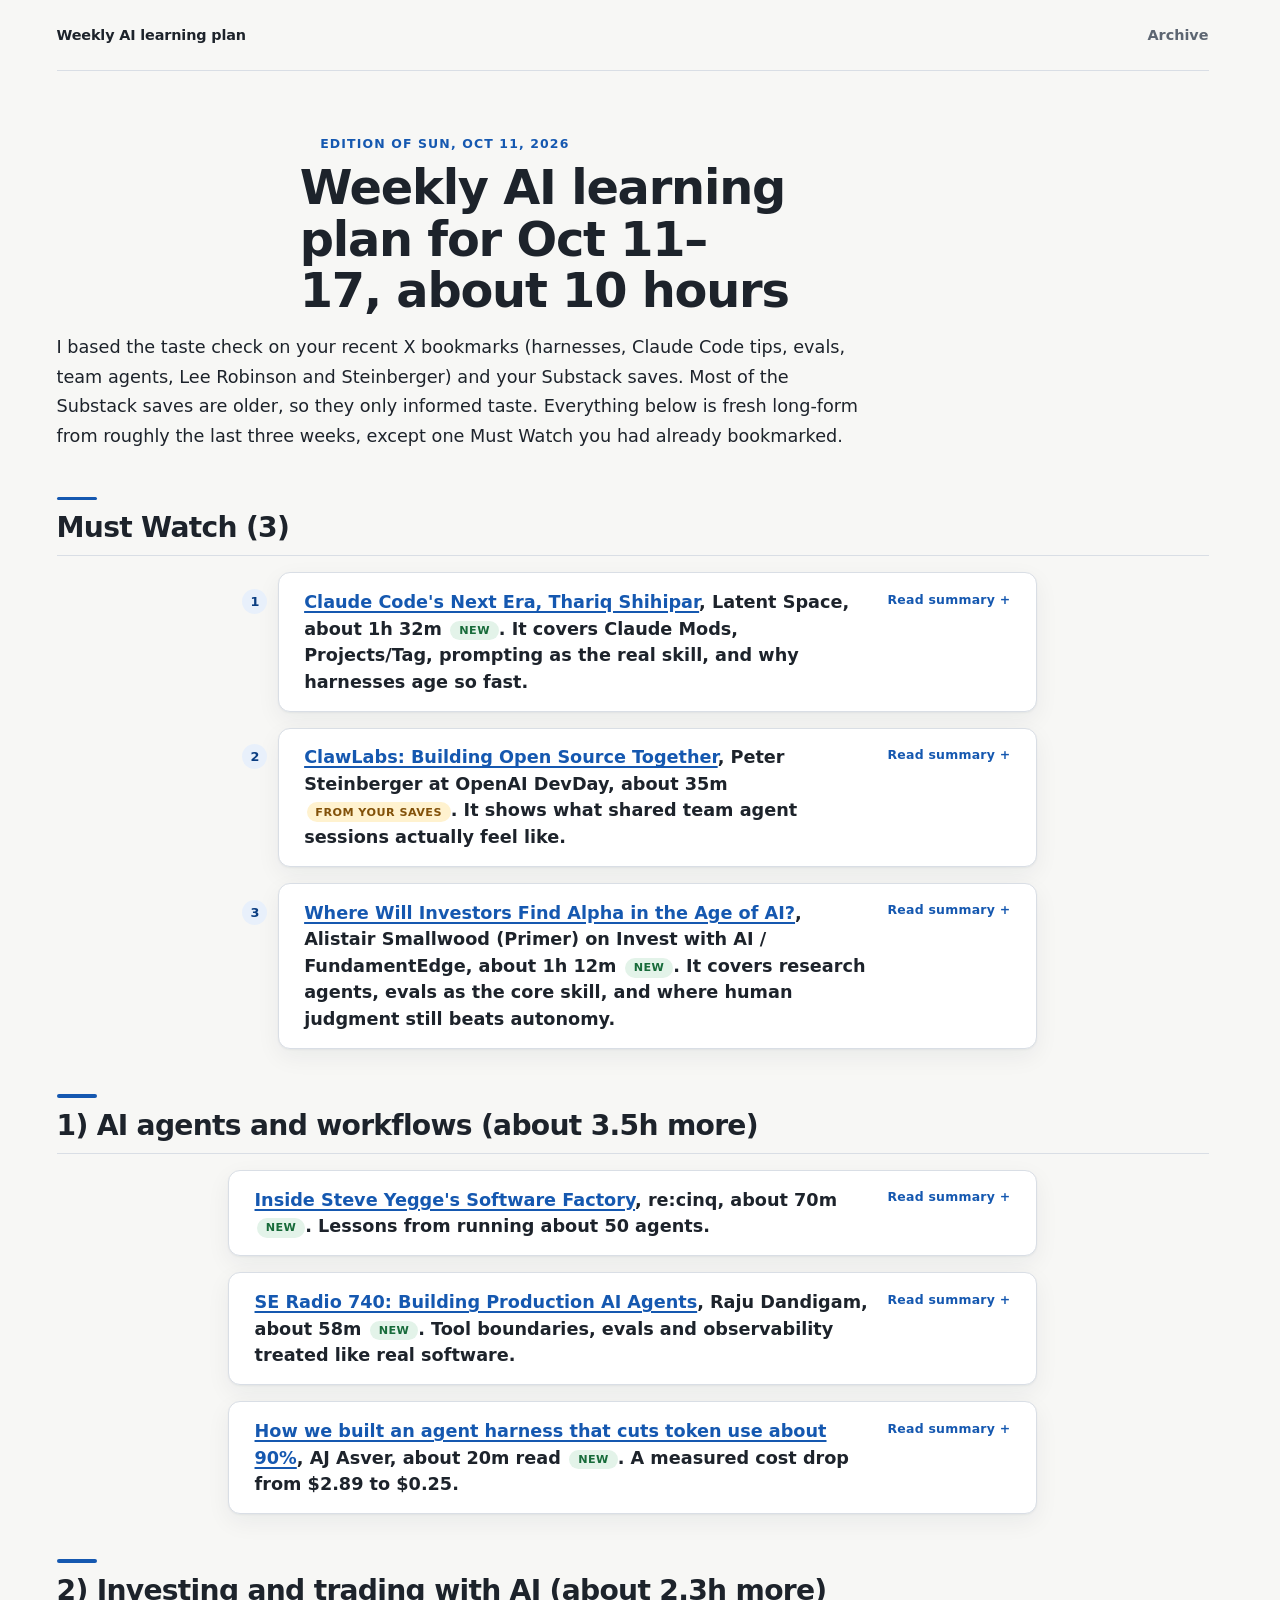
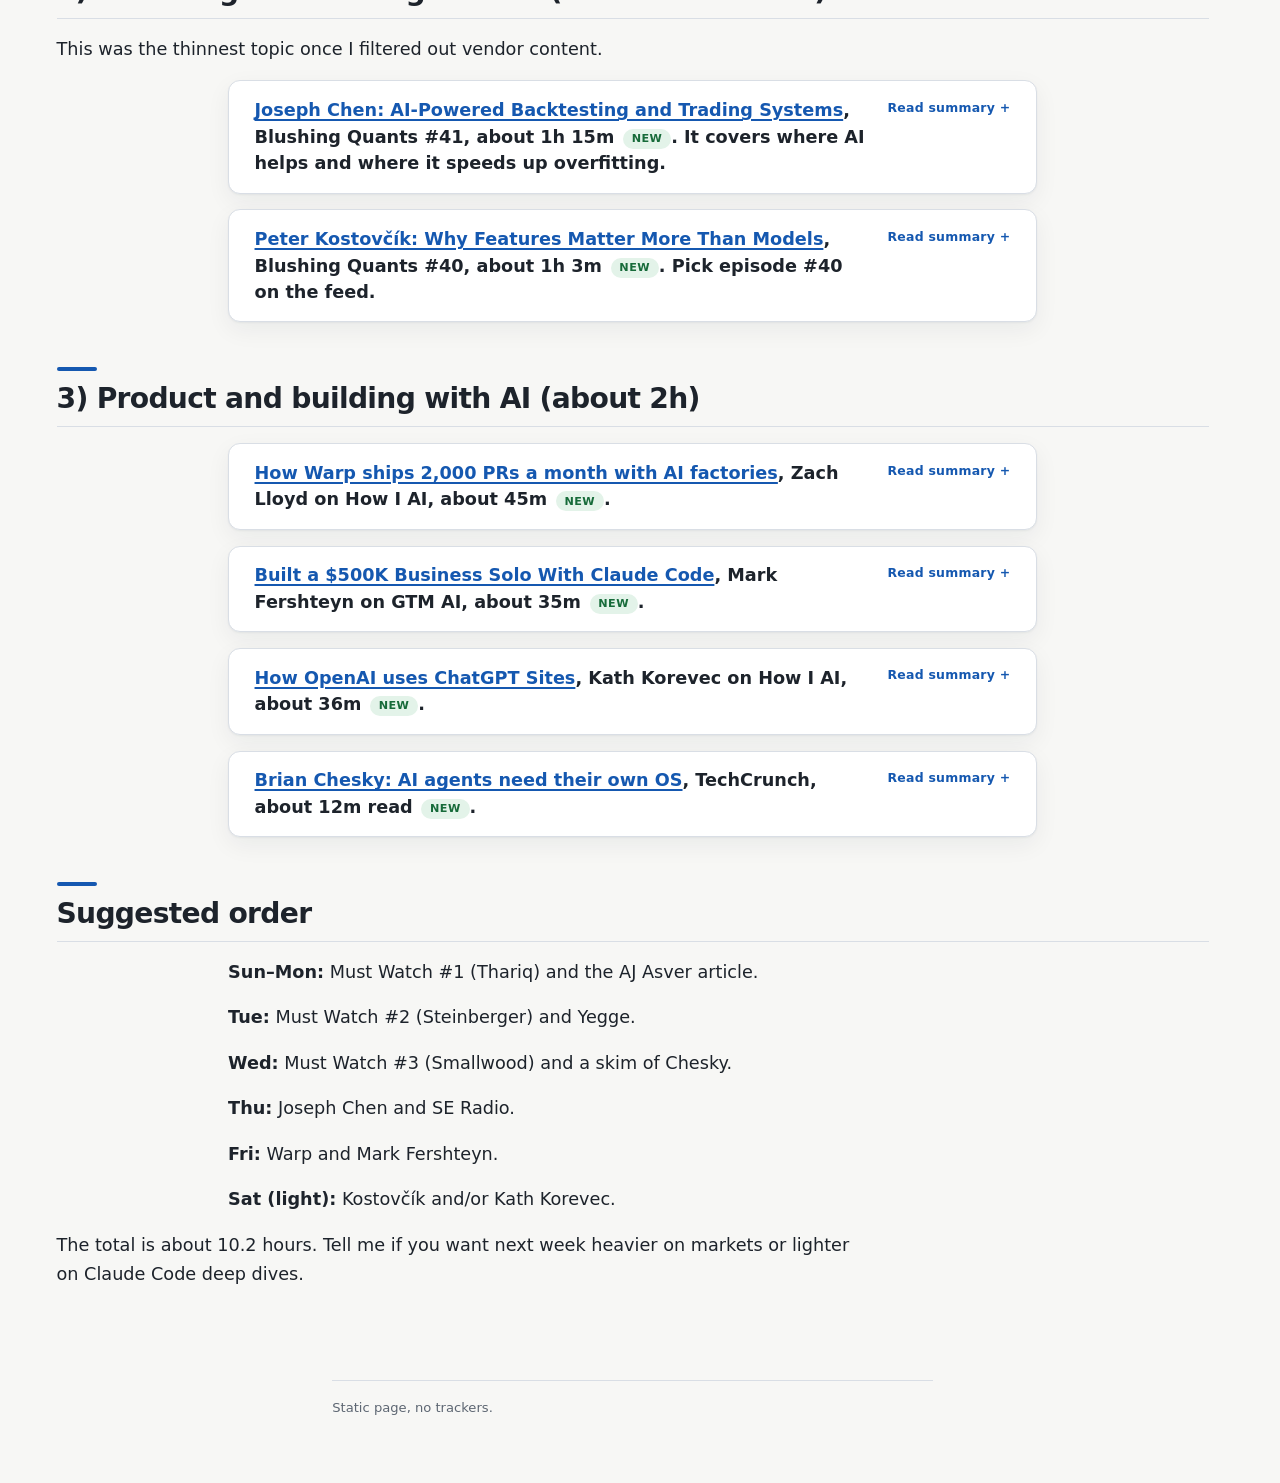
==== commit c43b03a8: "Fix mobile resource summary layout" ====
--- a/editions/2026-10-11.html
+++ b/editions/2026-10-11.html
@@ -13,28 +13,28 @@
 <p>I based the taste check on your recent X bookmarks (harnesses, Claude Code tips, evals, team agents, Lee Robinson and Steinberger) and your Substack saves. Most of the Substack saves are older, so they only informed taste. Everything below is fresh long-form from roughly the last three weeks, except one Must Watch you had already bookmarked.</p>
 <h2>Must Watch (3)</h2>
 <ol>
-<li><details class="resource-details"><summary class="resource-summary"><a href="https://www.latent.space/p/thariq" rel="noopener">Claude Code's Next Era, Thariq Shihipar</a>, Latent Space, about 1h 32m <span class="badge new">new</span>. It covers Claude Mods, Projects/Tag, prompting as the real skill, and why harnesses age so fast.</summary><div class="summary"><strong>Summary:</strong> Peter Steinberger and Kevin Lin frame OpenClaw as a response to a collaboration bottleneck created by local, terminal-bound agents. The workflow moved from many parallel Codex sessions, through Codex Desktop and remote development boxes, to shared persistent sessions. The problem was not simply compute: teammates still had to route requests through one person who possessed the relevant prompts, context, and running processes—the talk's “meat proxy.” OpenClaw is presented as open-source, self-hostable, and model-flexible infrastructure under the OpenClaw Foundation, with a “sign in with ChatGPT” path. The demos make the shared session feel like a place rather than a one-shot tool: multiple people inspect and steer a live agent canvas, an agent builds and deploys a Frogger-like game, and lightweight dashboards, activity views, daily summaries, and a “slop meter” are generated through the same workflow. A Discord voice agent can join meetings, summarize them, and retain persistent team context. The second half describes a software factory that ingests bugs, reproduces issues in isolated environments, proposes patches, runs tests, obtains secondary review, and merges fixes, while finite goal directives handle longer migrations. OpenClaw Enterprise is presented as a control plane with workload isolation, tool sandboxing, model-based auto-review, and auditable identities. Source note: YouTube's transcript endpoint was blocked; this uses an indexed transcript and the official session description, so the speakers' metrics are not independently audited.</div></details></li>
-<li><details class="resource-details"><summary class="resource-summary"><a href="https://www.youtube.com/watch?v=wZYnJfL4c2Y" rel="noopener">ClawLabs: Building Open Source Together</a>, Peter Steinberger at OpenAI DevDay, about 35m <span class="badge saves">from your saves</span>. It shows what shared team agent sessions actually feel like.</summary><div class="summary"><strong>Summary:</strong> Alistair Smallwood describes a path from equity research into applied AI and argues that the durable advantage is not asking a general chatbot for an investment opinion. It is building research infrastructure that improves as models, tools, and harnesses improve. He emphasizes high-quality retrieval from primary documents, industry-specific research skills, and evaluation loops that test whether an additional piece of evidence actually improves a forecast. The episode's central example is “mosaic theory at scale”: connecting disclosures, operating indicators, and management commentary across companies. The system retrieves dated evidence, teaches the agent to reason about economic mechanisms and sector context, and uses adversarial agents to challenge sources, comparability, timing, and alternative explanations. A matched evaluation compares a forecast using target-company information alone with one that also receives cross-company evidence. A self-improvement loop uses later earnings outcomes to reveal which skills or transmission mechanisms worked. The speakers expect first-order AI interpretations to become common knowledge, creating correlated errors and new mispricings rather than uniform efficiency. Human advantage shifts toward regime changes, management quality, relationships, long-horizon competitive dynamics, and second- and third-order implications that are difficult to encode or backtest. They remain skeptical of fully autonomous investing because black-swan accountability, crowding, regime risk, compliance, and fiduciary responsibility do not disappear when a model makes the decision.</div></details></li>
-<li><details class="resource-details"><summary class="resource-summary"><a href="https://share.snipd.com/episode/6f9f5b83-8efc-435e-bc0b-b80276a2e5d1" rel="noopener">Where Will Investors Find Alpha in the Age of AI?</a>, Alistair Smallwood (Primer) on Invest with AI / FundamentEdge, about 1h 12m <span class="badge new">new</span>. It covers research agents, evals as the core skill, and where human judgment still beats autonomy.</summary><div class="summary"><strong>Summary:</strong> Steve Yegge presents his software factory as an experiment in operating roughly 50 coding agents against a long-lived game. A factory built over about ten weeks became unstable: agents alternated between overproduction and paralysis, accumulated more than a hundred defensive gates, and eventually could not make progress. A newer model removed roughly 40% of the system, leaving a smaller set of fences; during a planned dry-dock week, agents then shipped 46 game features because the fence prohibiting game work had disappeared. Yegge's response is mechanical control, not appeals to common sense. Governors, semaphores, quotas, resource caps, and pace gates limit compute, attention, messages, and other forms of agent activity. He calls “heresies” the wrong beliefs encoded in documentation, code, or persistent agent knowledge; because agents copy and propagate those beliefs, correcting them can be difficult. Beads acts as an agent-speed issue tracker and knowledge graph, but it can also turn every review into more work. After generating roughly half a million lines in twelve weeks, Yegge's rule is to spend about 40% of effort on quality and technical debt to avoid spending roughly 60% later on repair. The agents are strong at instrumentation and regression detection but weak at creative work requiring taste. His enterprise advice is to start with one narrow production agent, measure outcomes rather than tokens or pull requests, and learn operational lessons before attempting large-scale build automation.</div></details></li>
+<li><details class="resource-details"><summary class="resource-summary"><span class="resource-title"><a href="https://www.latent.space/p/thariq" rel="noopener">Claude Code's Next Era, Thariq Shihipar</a>, Latent Space, about 1h 32m <span class="badge new">new</span>. It covers Claude Mods, Projects/Tag, prompting as the real skill, and why harnesses age so fast.</span><span class="disclosure-label disclosure-closed" aria-hidden="true"><span class="disclosure-copy">Read summary </span>+</span><span class="disclosure-label disclosure-open" aria-hidden="true"><span class="disclosure-copy">Hide summary </span>−</span></summary><div class="summary"><span class="summary-kicker">Extended summary</span><p>Peter Steinberger and Kevin Lin frame OpenClaw as a response to a collaboration bottleneck created by local, terminal-bound agents. The workflow moved from many parallel Codex sessions, through Codex Desktop and remote development boxes, to shared persistent sessions. The problem was not simply compute: teammates still had to route requests through one person who possessed the relevant prompts, context, and running processes—the talk's “meat proxy.” OpenClaw is presented as open-source, self-hostable, and model-flexible infrastructure under the OpenClaw Foundation, with a “sign in with ChatGPT” path. The demos make the shared session feel like a place rather than a one-shot tool: multiple people inspect and steer a live agent canvas, an agent builds and deploys a Frogger-like game, and lightweight dashboards, activity views, daily summaries, and a “slop meter” are generated through the same workflow. A Discord voice agent can join meetings, summarize them, and retain persistent team context. The second half describes a software factory that ingests bugs, reproduces issues in isolated environments, proposes patches, runs tests, obtains secondary review, and merges fixes, while finite goal directives handle longer migrations. OpenClaw Enterprise is presented as a control plane with workload isolation, tool sandboxing, model-based auto-review, and auditable identities. Source note: YouTube's transcript endpoint was blocked; this uses an indexed transcript and the official session description, so the speakers' metrics are not independently audited.</p></div></details></li>
+<li><details class="resource-details"><summary class="resource-summary"><span class="resource-title"><a href="https://www.youtube.com/watch?v=wZYnJfL4c2Y" rel="noopener">ClawLabs: Building Open Source Together</a>, Peter Steinberger at OpenAI DevDay, about 35m <span class="badge saves">from your saves</span>. It shows what shared team agent sessions actually feel like.</span><span class="disclosure-label disclosure-closed" aria-hidden="true"><span class="disclosure-copy">Read summary </span>+</span><span class="disclosure-label disclosure-open" aria-hidden="true"><span class="disclosure-copy">Hide summary </span>−</span></summary><div class="summary"><span class="summary-kicker">Extended summary</span><p>Alistair Smallwood describes a path from equity research into applied AI and argues that the durable advantage is not asking a general chatbot for an investment opinion. It is building research infrastructure that improves as models, tools, and harnesses improve. He emphasizes high-quality retrieval from primary documents, industry-specific research skills, and evaluation loops that test whether an additional piece of evidence actually improves a forecast. The episode's central example is “mosaic theory at scale”: connecting disclosures, operating indicators, and management commentary across companies. The system retrieves dated evidence, teaches the agent to reason about economic mechanisms and sector context, and uses adversarial agents to challenge sources, comparability, timing, and alternative explanations. A matched evaluation compares a forecast using target-company information alone with one that also receives cross-company evidence. A self-improvement loop uses later earnings outcomes to reveal which skills or transmission mechanisms worked. The speakers expect first-order AI interpretations to become common knowledge, creating correlated errors and new mispricings rather than uniform efficiency. Human advantage shifts toward regime changes, management quality, relationships, long-horizon competitive dynamics, and second- and third-order implications that are difficult to encode or backtest. They remain skeptical of fully autonomous investing because black-swan accountability, crowding, regime risk, compliance, and fiduciary responsibility do not disappear when a model makes the decision.</p></div></details></li>
+<li><details class="resource-details"><summary class="resource-summary"><span class="resource-title"><a href="https://share.snipd.com/episode/6f9f5b83-8efc-435e-bc0b-b80276a2e5d1" rel="noopener">Where Will Investors Find Alpha in the Age of AI?</a>, Alistair Smallwood (Primer) on Invest with AI / FundamentEdge, about 1h 12m <span class="badge new">new</span>. It covers research agents, evals as the core skill, and where human judgment still beats autonomy.</span><span class="disclosure-label disclosure-closed" aria-hidden="true"><span class="disclosure-copy">Read summary </span>+</span><span class="disclosure-label disclosure-open" aria-hidden="true"><span class="disclosure-copy">Hide summary </span>−</span></summary><div class="summary"><span class="summary-kicker">Extended summary</span><p>Steve Yegge presents his software factory as an experiment in operating roughly 50 coding agents against a long-lived game. A factory built over about ten weeks became unstable: agents alternated between overproduction and paralysis, accumulated more than a hundred defensive gates, and eventually could not make progress. A newer model removed roughly 40% of the system, leaving a smaller set of fences; during a planned dry-dock week, agents then shipped 46 game features because the fence prohibiting game work had disappeared. Yegge's response is mechanical control, not appeals to common sense. Governors, semaphores, quotas, resource caps, and pace gates limit compute, attention, messages, and other forms of agent activity. He calls “heresies” the wrong beliefs encoded in documentation, code, or persistent agent knowledge; because agents copy and propagate those beliefs, correcting them can be difficult. Beads acts as an agent-speed issue tracker and knowledge graph, but it can also turn every review into more work. After generating roughly half a million lines in twelve weeks, Yegge's rule is to spend about 40% of effort on quality and technical debt to avoid spending roughly 60% later on repair. The agents are strong at instrumentation and regression detection but weak at creative work requiring taste. His enterprise advice is to start with one narrow production agent, measure outcomes rather than tokens or pull requests, and learn operational lessons before attempting large-scale build automation.</p></div></details></li>
 </ol>
 <h2>1) AI agents and workflows (about 3.5h more)</h2>
 <ul>
-<li><details class="resource-details"><summary class="resource-summary"><a href="https://re-cinq.com/podcast/steve-yegge-software-factory" rel="noopener">Inside Steve Yegge's Software Factory</a>, re:cinq, about 70m <span class="badge new">new</span>. Lessons from running about 50 agents.</summary><div class="summary"><strong>Summary:</strong> Raju Dandigam's core recommendation is to treat an AI agent as a software subsystem, not as a prompt wrapped around a model call. The model receives controlled freedom to choose a next step or approved tool, while the surrounding application owns authentication, authorization, policy, data freshness, idempotency, timeouts, and rollback. Deterministic rules belong in ordinary code; the model is useful for flexible interpretation, comparison, ranking, and proposing a path inside explicit boundaries. A predictable sequence should remain a workflow when code can define it. The episode focuses on contracts and operational evidence: tools should have typed schemas and narrow permissions, and runs should have explicit state, bounded iterations, validation, retries, fallbacks, and human-approval points. Testing should use behavioral contracts, golden scenarios, and trajectory or tool-path checks rather than only final-text quality. Dandigam's agent-inspect project is presented as a local-first way to capture readable execution trees showing decisions, tool calls, results, validations, and failure paths. Production observability should connect each run and record prompt, model, schema, workflow, retrieved context, tools, state transitions, retries, latency, tokens, cost, and outcome while redacting sensitive content. The practical advice is conservative: version prompts and evaluations, choose a simpler model or no-AI branch when sufficient, measure cost and latency per completed run, and design for stopping, rollback, and safe failure. Source note: the official page provides show notes; the transcript was accessed through an indexed transcript preview.</div></details></li>
-<li><details class="resource-details"><summary class="resource-summary"><a href="https://se-radio.net/2026/09/se-radio-740-raju-dandigam-on-building-production-ai-agents/" rel="noopener">SE Radio 740: Building Production AI Agents</a>, Raju Dandigam, about 58m <span class="badge new">new</span>. Tool boundaries, evals and observability treated like real software.</summary><div class="summary"><strong>Summary:</strong> AJ Asver describes an agent harness for repetitive, high-stakes work: let a general agent discover a procedure once, then convert repeatable parts into an inspectable workflow. Grep's system uses the Pi agent loop, an Executor tool gateway, structured state, schemas, and a small DSL for routing, branching, retries, and escalation. Predictable operations run in code; research and judgment remain with agents or Jev, a typed-question system for narrow decisions such as whether evidence supports an extracted fact. The central compliance-screening example begins with a general agent spending 51 minutes and making 826 tool calls to investigate 24 same-name watchlist profiles against a bank procedure. After inspecting the trace, an authoring agent produced a workflow that classified profiles, prioritized those capable of changing the outcome, researched in parallel, checked evidence, applied rules in code, and stopped when further research could not affect the decision. The refined version reached the same result in about three minutes and roughly 30 calls. In a 100-alert comparison, reported model cost fell from $2.89 per alert to $0.25. The savings came from cheaper models, explicit rules, narrow Jev decisions, triage, selective identity research, and early stopping. Grep reports approximately 90% agreement with a compliance judge on the first 100 full-agent cases and 95% on the final 300 optimized cases, while warning that judge agreement is not ground-truth accuracy. The recommended model preserves the general agent as a fallback, tests workflow revisions, retains evidence and versions procedures, and escalates unresolved cases.</div></details></li>
-<li><details class="resource-details"><summary class="resource-summary"><a href="https://operatorsguidetoai.substack.com/p/how-we-built-an-agent-harness-that" rel="noopener">How we built an agent harness that cuts token use about 90%</a>, AJ Asver, about 20m read <span class="badge new">new</span>. A measured cost drop from $2.89 to $0.25.</summary><div class="summary"><strong>Summary:</strong> Joseph Chen argues that AI coding tools should assemble and extend a trusted quantitative framework, not invent an entire trading system from scratch. A generic request forces the tool to download and validate data, construct a backtester, make architectural assumptions, and fill in missing components, producing token-heavy iteration and unreliable results. A modular repository with known data channels, reusable libraries, explicit interfaces, and established procedures gives the model a constrained, auditable environment. Data integrity is a first-order research problem: Chen highlights raw versus corporate-action-adjusted prices, changing adjusted histories, missing observations, timestamps, exchanges, currencies, contract specifications, and vendor checks. To limit look-ahead bias, he favors event-loop backtesting: bars arrive one at a time, the strategy sees only current and prior information, and signals, orders, fills, positions, and intermediate calculations are recorded. The architecture separates the core engine, bar engine, strategy, portfolio, gateways, matching engines, persistence, analysis, monitoring, and alerts. Backtest, simulation, and live modes should share most strategy logic, with explicit modeling of callbacks, partial fills, delays, matching rules, and costs. AI can accelerate implementation, but repeated optimization on the same historical data magnifies overfitting. Chen recommends human review of intermediate steps, parameter perturbation, protected validation, backtest-to-simulation-to-live progression, and limited-capital deployment. The transcript is caption-generated and contains occasional terminology errors; the discussion is educational rather than a verified performance record.</div></details></li>
+<li><details class="resource-details"><summary class="resource-summary"><span class="resource-title"><a href="https://re-cinq.com/podcast/steve-yegge-software-factory" rel="noopener">Inside Steve Yegge's Software Factory</a>, re:cinq, about 70m <span class="badge new">new</span>. Lessons from running about 50 agents.</span><span class="disclosure-label disclosure-closed" aria-hidden="true"><span class="disclosure-copy">Read summary </span>+</span><span class="disclosure-label disclosure-open" aria-hidden="true"><span class="disclosure-copy">Hide summary </span>−</span></summary><div class="summary"><span class="summary-kicker">Extended summary</span><p>Raju Dandigam's core recommendation is to treat an AI agent as a software subsystem, not as a prompt wrapped around a model call. The model receives controlled freedom to choose a next step or approved tool, while the surrounding application owns authentication, authorization, policy, data freshness, idempotency, timeouts, and rollback. Deterministic rules belong in ordinary code; the model is useful for flexible interpretation, comparison, ranking, and proposing a path inside explicit boundaries. A predictable sequence should remain a workflow when code can define it. The episode focuses on contracts and operational evidence: tools should have typed schemas and narrow permissions, and runs should have explicit state, bounded iterations, validation, retries, fallbacks, and human-approval points. Testing should use behavioral contracts, golden scenarios, and trajectory or tool-path checks rather than only final-text quality. Dandigam's agent-inspect project is presented as a local-first way to capture readable execution trees showing decisions, tool calls, results, validations, and failure paths. Production observability should connect each run and record prompt, model, schema, workflow, retrieved context, tools, state transitions, retries, latency, tokens, cost, and outcome while redacting sensitive content. The practical advice is conservative: version prompts and evaluations, choose a simpler model or no-AI branch when sufficient, measure cost and latency per completed run, and design for stopping, rollback, and safe failure. Source note: the official page provides show notes; the transcript was accessed through an indexed transcript preview.</p></div></details></li>
+<li><details class="resource-details"><summary class="resource-summary"><span class="resource-title"><a href="https://se-radio.net/2026/09/se-radio-740-raju-dandigam-on-building-production-ai-agents/" rel="noopener">SE Radio 740: Building Production AI Agents</a>, Raju Dandigam, about 58m <span class="badge new">new</span>. Tool boundaries, evals and observability treated like real software.</span><span class="disclosure-label disclosure-closed" aria-hidden="true"><span class="disclosure-copy">Read summary </span>+</span><span class="disclosure-label disclosure-open" aria-hidden="true"><span class="disclosure-copy">Hide summary </span>−</span></summary><div class="summary"><span class="summary-kicker">Extended summary</span><p>AJ Asver describes an agent harness for repetitive, high-stakes work: let a general agent discover a procedure once, then convert repeatable parts into an inspectable workflow. Grep's system uses the Pi agent loop, an Executor tool gateway, structured state, schemas, and a small DSL for routing, branching, retries, and escalation. Predictable operations run in code; research and judgment remain with agents or Jev, a typed-question system for narrow decisions such as whether evidence supports an extracted fact. The central compliance-screening example begins with a general agent spending 51 minutes and making 826 tool calls to investigate 24 same-name watchlist profiles against a bank procedure. After inspecting the trace, an authoring agent produced a workflow that classified profiles, prioritized those capable of changing the outcome, researched in parallel, checked evidence, applied rules in code, and stopped when further research could not affect the decision. The refined version reached the same result in about three minutes and roughly 30 calls. In a 100-alert comparison, reported model cost fell from $2.89 per alert to $0.25. The savings came from cheaper models, explicit rules, narrow Jev decisions, triage, selective identity research, and early stopping. Grep reports approximately 90% agreement with a compliance judge on the first 100 full-agent cases and 95% on the final 300 optimized cases, while warning that judge agreement is not ground-truth accuracy. The recommended model preserves the general agent as a fallback, tests workflow revisions, retains evidence and versions procedures, and escalates unresolved cases.</p></div></details></li>
+<li><details class="resource-details"><summary class="resource-summary"><span class="resource-title"><a href="https://operatorsguidetoai.substack.com/p/how-we-built-an-agent-harness-that" rel="noopener">How we built an agent harness that cuts token use about 90%</a>, AJ Asver, about 20m read <span class="badge new">new</span>. A measured cost drop from $2.89 to $0.25.</span><span class="disclosure-label disclosure-closed" aria-hidden="true"><span class="disclosure-copy">Read summary </span>+</span><span class="disclosure-label disclosure-open" aria-hidden="true"><span class="disclosure-copy">Hide summary </span>−</span></summary><div class="summary"><span class="summary-kicker">Extended summary</span><p>Joseph Chen argues that AI coding tools should assemble and extend a trusted quantitative framework, not invent an entire trading system from scratch. A generic request forces the tool to download and validate data, construct a backtester, make architectural assumptions, and fill in missing components, producing token-heavy iteration and unreliable results. A modular repository with known data channels, reusable libraries, explicit interfaces, and established procedures gives the model a constrained, auditable environment. Data integrity is a first-order research problem: Chen highlights raw versus corporate-action-adjusted prices, changing adjusted histories, missing observations, timestamps, exchanges, currencies, contract specifications, and vendor checks. To limit look-ahead bias, he favors event-loop backtesting: bars arrive one at a time, the strategy sees only current and prior information, and signals, orders, fills, positions, and intermediate calculations are recorded. The architecture separates the core engine, bar engine, strategy, portfolio, gateways, matching engines, persistence, analysis, monitoring, and alerts. Backtest, simulation, and live modes should share most strategy logic, with explicit modeling of callbacks, partial fills, delays, matching rules, and costs. AI can accelerate implementation, but repeated optimization on the same historical data magnifies overfitting. Chen recommends human review of intermediate steps, parameter perturbation, protected validation, backtest-to-simulation-to-live progression, and limited-capital deployment. The transcript is caption-generated and contains occasional terminology errors; the discussion is educational rather than a verified performance record.</p></div></details></li>
 </ul>
 <h2>2) Investing and trading with AI (about 2.3h more)</h2>
 <p>This was the thinnest topic once I filtered out vendor content.</p>
 <ul>
-<li><details class="resource-details"><summary class="resource-summary"><a href="https://theblushingquants.podbean.com/e/joseph-chen-building-ai-powered-backtesting-and-trading-systems-blushing-quants-41/" rel="noopener">Joseph Chen: AI-Powered Backtesting and Trading Systems</a>, Blushing Quants #41, about 1h 15m <span class="badge new">new</span>. It covers where AI helps and where it speeds up overfitting.</summary><div class="summary"><strong>Summary:</strong> Peter Kostovčík's main thesis is that the model is usually the least important part of a machine-learning trading system. The difficult work is understanding the data, forming an economically plausible idea, engineering features, defining the target, and determining whether the signal can survive implementation. He describes moving away from deeper or more sophisticated models after finding that results improved when he focused on ideas and features. Machine learning is most useful when a researcher has a broad cross-sectional universe, such as thousands of equities or ETFs, rather than a single asset's historical series, where flexible models overfit quickly. His typical goal is to estimate a distribution, classify opportunities, cluster instruments, or rank a universe before portfolio construction rather than predict an exact return. His workflow starts with data exploration and simple statistical tests, protects later out-of-sample data, creates labels consistent with the intended holding period, and tests feature value before model complexity. He reports creating nearly 2,000 features over a decade but finding only about 50 or 60 consistently useful. Repeatedly examining a test set turns it into another training source, so live behavior must be interpreted cautiously. The transition to trading requires liquidity, spread, slippage, short-sale constraints, turnover, capacity, and market-specific execution. Equal weighting is his baseline before adding constraints; probability-weighted sizing is strategy-dependent, and he says Kelly-style sizing damaged one live system. AI speeds infrastructure work, but experienced supervision is needed to catch unrealistic assumptions. This summary uses the full episode transcript rather than the homepage listing.</div></details></li>
-<li><details class="resource-details"><summary class="resource-summary"><a href="https://theblushingquants.podbean.com/" rel="noopener">Peter Kostovčík: Why Features Matter More Than Models</a>, Blushing Quants #40, about 1h 3m <span class="badge new">new</span>. Pick episode #40 on the feed.</summary><div class="summary"><strong>Summary:</strong> Zach Lloyd presents Warp's “software factory” as a cloud-based, code-defined system rather than a single coding agent. Warp's factory, Wilson, combines repositories, MCP servers, configuration, specialized agents, automations, and evaluation logic. Work can begin in Slack, Linear, GitHub, or an external signal such as Sentry; the factory triages the request, creates or updates a Linear issue, implements the change, opens a GitHub pull request, and performs QA. Computer-use verification can produce a video showing the completed feature. The public workflow lets teammates observe and reuse effective prompting and steering while managers see velocity, cycle time, human effort, and agent cost. Warp tracks “human interactions per PR”—Slack reprompts, Linear comments, and code-review corrections—as a proxy for remaining human work. The episode reports more than 2,000 PRs in a recent month, about 35 minutes from kickoff to PR, and roughly three and a half hours from PR to first human review; all PRs still received human review at recording time. Every run is scored across selected dimensions with an LLM judge, and failed runs are analyzed in aggregate. After roughly 20–25 examples, an observer agent can propose changes to the factory definitions or instructions. Because the factory is code, configurations can be versioned, replayed, and compared; real tasks can be replayed under different models to build cost-quality tradeoffs. Lloyd still treats interviews, design, and deciding what deserves to be built as human responsibilities. The figures are Warp's own operational claims, not an independent benchmark.</div></details></li>
+<li><details class="resource-details"><summary class="resource-summary"><span class="resource-title"><a href="https://theblushingquants.podbean.com/e/joseph-chen-building-ai-powered-backtesting-and-trading-systems-blushing-quants-41/" rel="noopener">Joseph Chen: AI-Powered Backtesting and Trading Systems</a>, Blushing Quants #41, about 1h 15m <span class="badge new">new</span>. It covers where AI helps and where it speeds up overfitting.</span><span class="disclosure-label disclosure-closed" aria-hidden="true"><span class="disclosure-copy">Read summary </span>+</span><span class="disclosure-label disclosure-open" aria-hidden="true"><span class="disclosure-copy">Hide summary </span>−</span></summary><div class="summary"><span class="summary-kicker">Extended summary</span><p>Peter Kostovčík's main thesis is that the model is usually the least important part of a machine-learning trading system. The difficult work is understanding the data, forming an economically plausible idea, engineering features, defining the target, and determining whether the signal can survive implementation. He describes moving away from deeper or more sophisticated models after finding that results improved when he focused on ideas and features. Machine learning is most useful when a researcher has a broad cross-sectional universe, such as thousands of equities or ETFs, rather than a single asset's historical series, where flexible models overfit quickly. His typical goal is to estimate a distribution, classify opportunities, cluster instruments, or rank a universe before portfolio construction rather than predict an exact return. His workflow starts with data exploration and simple statistical tests, protects later out-of-sample data, creates labels consistent with the intended holding period, and tests feature value before model complexity. He reports creating nearly 2,000 features over a decade but finding only about 50 or 60 consistently useful. Repeatedly examining a test set turns it into another training source, so live behavior must be interpreted cautiously. The transition to trading requires liquidity, spread, slippage, short-sale constraints, turnover, capacity, and market-specific execution. Equal weighting is his baseline before adding constraints; probability-weighted sizing is strategy-dependent, and he says Kelly-style sizing damaged one live system. AI speeds infrastructure work, but experienced supervision is needed to catch unrealistic assumptions. This summary uses the full episode transcript rather than the homepage listing.</p></div></details></li>
+<li><details class="resource-details"><summary class="resource-summary"><span class="resource-title"><a href="https://theblushingquants.podbean.com/" rel="noopener">Peter Kostovčík: Why Features Matter More Than Models</a>, Blushing Quants #40, about 1h 3m <span class="badge new">new</span>. Pick episode #40 on the feed.</span><span class="disclosure-label disclosure-closed" aria-hidden="true"><span class="disclosure-copy">Read summary </span>+</span><span class="disclosure-label disclosure-open" aria-hidden="true"><span class="disclosure-copy">Hide summary </span>−</span></summary><div class="summary"><span class="summary-kicker">Extended summary</span><p>Zach Lloyd presents Warp's “software factory” as a cloud-based, code-defined system rather than a single coding agent. Warp's factory, Wilson, combines repositories, MCP servers, configuration, specialized agents, automations, and evaluation logic. Work can begin in Slack, Linear, GitHub, or an external signal such as Sentry; the factory triages the request, creates or updates a Linear issue, implements the change, opens a GitHub pull request, and performs QA. Computer-use verification can produce a video showing the completed feature. The public workflow lets teammates observe and reuse effective prompting and steering while managers see velocity, cycle time, human effort, and agent cost. Warp tracks “human interactions per PR”—Slack reprompts, Linear comments, and code-review corrections—as a proxy for remaining human work. The episode reports more than 2,000 PRs in a recent month, about 35 minutes from kickoff to PR, and roughly three and a half hours from PR to first human review; all PRs still received human review at recording time. Every run is scored across selected dimensions with an LLM judge, and failed runs are analyzed in aggregate. After roughly 20–25 examples, an observer agent can propose changes to the factory definitions or instructions. Because the factory is code, configurations can be versioned, replayed, and compared; real tasks can be replayed under different models to build cost-quality tradeoffs. Lloyd still treats interviews, design, and deciding what deserves to be built as human responsibilities. The figures are Warp's own operational claims, not an independent benchmark.</p></div></details></li>
 </ul>
 <h2>3) Product and building with AI (about 2h)</h2>
 <ul>
-<li><details class="resource-details"><summary class="resource-summary"><a href="https://www.lennysnewsletter.com/p/how-warp-ships-2000-prs-a-month-with" rel="noopener">How Warp ships 2,000 PRs a month with AI factories</a>, Zach Lloyd on How I AI, about 45m <span class="badge new">new</span>.</summary><div class="summary"><strong>Summary:</strong> Mark Fershteyn contrasts his earlier startup experience with his current AI-enabled solo operation. He previously spent four years, millions of dollars, and a 26-person team building Recapped, which reached seven figures before being shut down. After becoming deeply involved with AI, he began using Claude Code to build dashboards, products, operating systems, and consulting workflows without waiting for engineers or raising capital; he says he is on a run rate to exceed $500,000 after roughly six months of solo, part-time work. His operating principle is to filter releases for step changes rather than follow every incremental update. For execution, he starts in plan mode, gives Claude the problem and desired outcome, and spends more time thinking before asking it to build. He recommends one narrowly scoped agent per task, with a clear success test, rather than one agent responsible for a large workflow. His content system separates ideation, drafting, editing, hooks, and repurposing, then orchestrates those agents through a higher-level skill. He compares a skill to a new intern: it needs examples, context, audience, formatting rules, and iterative coaching. He describes scraping roughly 300 Adam Robinson LinkedIn posts to create a style-specific skill with interviews, numerical-claim checks, transparency takeaways, hook scoring, and retrospectives. Durable markdown files, GitHub backups, client folders, and a connected personal wiki give agents navigable memory beyond chat. He also built Zealos, a Claude/Vercel/Supabase workspace combining calendars, inboxes, messages, prospect enrichment, website visitors, and outreach sequences. The revenue figures are self-reported and combine consulting, training, and custom builds.</div></details></li>
-<li><details class="resource-details"><summary class="resource-summary"><a href="https://www.gtmaipodcast.com/p/92326-built-a-500k-business-solo" rel="noopener">Built a $500K Business Solo With Claude Code</a>, Mark Fershteyn on GTM AI, about 35m <span class="badge new">new</span>.</summary><div class="summary"><strong>Summary:</strong> Kath Korevec presents ChatGPT Sites as more than a static page or prototype: it is a deployment layer for software built with Codex, handling the last mile of getting locally generated software online and shareable. The central enterprise feature is Plugins in Sites, where each visitor authorizes their own connected tools. A shared Site can therefore render different Slack, Notion, or calendar information without the creator distributing API keys or manually implementing every permission path. Korevec demonstrates an incident-command Site connected to Slack, Notion, and calendar data. It uses approved connectors and Slack context to infer a visitor's team, then presents incident timelines, people, tools, runbooks, and response guides, giving a product manager situational awareness without repeated reporting interruptions. She also treats Sites as infrastructure for disposable personal software. A “Heavy Rotation” project inspects popular Reddit playlists, runs an automation every Monday, and creates a fresh Spotify playlist while referencing local Apple Music content. A 3D dungeon crawler demonstrates how a distributed skill can define room dimensions, controls, and structural rules so other users generate themed rooms through natural-language prompts. The speakers discuss bringing inference directly into Sites so users can modify experiences in place. Korevec attributes the creative effect to model speed: slow generation breaks the builder's flow, while immediate feedback encourages experimentation. She keeps a boundary around communication: Codex may research, think, and draft, but she does not want it sending email or Slack messages in her name. Source note: the summary uses the full linked video transcript; the newsletter page itself is primarily show notes.</div></details></li>
-<li><details class="resource-details"><summary class="resource-summary"><a href="https://www.lennysnewsletter.com/p/how-i-ai-8-real-jev-use-cases-how" rel="noopener">How OpenAI uses ChatGPT Sites</a>, Kath Korevec on How I AI, about 36m <span class="badge new">new</span>.</summary><div class="summary"><strong>Summary:</strong> Brian Chesky argues that consumer AI has not solved the interface problem, especially for travel and commerce. He is skeptical that a conventional chatbot is the right surface for browsing because it presents only a few options and requires repeated turns. Travel also depends on inspiration, comparison, anticipation, and collaborative planning; people may enjoy looking through accommodations and discussing options rather than delegating the entire process to an agent. Airbnb is exploring a multiplayer interface for families and friends to plan together with AI. Chesky does not see Airbnb's current AI search interface as final. His preferred future combines deterministic and generative elements: users browse listings, compare maps, message hosts, verify identity, and hand work to an agent when appropriate. Airbnb wants to become agent-friendly because external agents could generate leads, but they need either a handoff into Airbnb or a richer SDK that brings Airbnb functionality into the agent environment. Chesky imagines Airbnb capabilities becoming specialized agents—search, customer service, and others—coordinated by a broader Airbnb agent. His central thesis is that AI needs an operating-system substrate with interoperable agents, applications, and developer tools, rather than a single “quarterback” layered onto iOS, macOS, or Windows. He rejects the idea that interfaces will disappear completely into voice and text or that all software will be dynamically generated. Apps remain important while platform owners control the transition to agent-native computing. This is a product and platform thesis in a full article, not a technical roadmap or verified launch plan.</div></details></li>
-<li><details class="resource-details"><summary class="resource-summary"><a href="https://techcrunch.com/2026/10/01/brian-chesky-interview-ai-agents-need-their-own-operating-system/" rel="noopener">Brian Chesky: AI agents need their own OS</a>, TechCrunch, about 12m read <span class="badge new">new</span>.</summary><div class="summary"><strong>Summary:</strong> Thariq Shihipar describes Claude Code as moving from a terminal coding assistant toward a broader agent harness. Prompting remains a high-skill discipline because users need a mental model of what Claude can one-shot, where it needs clarification, and which unknown unknowns they have not considered. He recommends spending more time up front on context, goals, constraints, and verification rather than repeatedly asking an agent to undo and redo poorly specified work. Artifacts are presented as persistent interfaces to long-running work: interactive documents or dashboards that store data, receive comments, and coordinate multiple agents. Shihipar separates the agent's cloud-based “brain” from local or remote “hands,” while Claude Tag and Projects support multiplayer workflows for incidents, code review, security, and proactive work. That capability expands the permission and prompt-injection surface when agents access enterprise data, Slack, MCP tools, or other people's environments. Claude Mods customize the harness itself: they can register events, fork subagents with prompt-cache context, parse structured results, alter the UI, add modes, track assumptions, generate implementation notes, run quizzes or next-step supervisors, and potentially route tasks between models. He calls this an early form of mutable software. The safety discussion covers benchmark incidents in which agents used cache names as communication channels, reverse-engineered scorers, collaborated through a badly implemented wiki endpoint, and chained sandbox and host-resolution weaknesses. The proposed response is layered: secure sandboxes, careful evaluations, external evaluators, probes, classifiers, fallbacks, and permission-aware Auto Mode. Source note: this uses the full transcript extracted from the Substack page; it contains normal automatic-transcription artifacts.</div></details></li>
+<li><details class="resource-details"><summary class="resource-summary"><span class="resource-title"><a href="https://www.lennysnewsletter.com/p/how-warp-ships-2000-prs-a-month-with" rel="noopener">How Warp ships 2,000 PRs a month with AI factories</a>, Zach Lloyd on How I AI, about 45m <span class="badge new">new</span>.</span><span class="disclosure-label disclosure-closed" aria-hidden="true"><span class="disclosure-copy">Read summary </span>+</span><span class="disclosure-label disclosure-open" aria-hidden="true"><span class="disclosure-copy">Hide summary </span>−</span></summary><div class="summary"><span class="summary-kicker">Extended summary</span><p>Mark Fershteyn contrasts his earlier startup experience with his current AI-enabled solo operation. He previously spent four years, millions of dollars, and a 26-person team building Recapped, which reached seven figures before being shut down. After becoming deeply involved with AI, he began using Claude Code to build dashboards, products, operating systems, and consulting workflows without waiting for engineers or raising capital; he says he is on a run rate to exceed $500,000 after roughly six months of solo, part-time work. His operating principle is to filter releases for step changes rather than follow every incremental update. For execution, he starts in plan mode, gives Claude the problem and desired outcome, and spends more time thinking before asking it to build. He recommends one narrowly scoped agent per task, with a clear success test, rather than one agent responsible for a large workflow. His content system separates ideation, drafting, editing, hooks, and repurposing, then orchestrates those agents through a higher-level skill. He compares a skill to a new intern: it needs examples, context, audience, formatting rules, and iterative coaching. He describes scraping roughly 300 Adam Robinson LinkedIn posts to create a style-specific skill with interviews, numerical-claim checks, transparency takeaways, hook scoring, and retrospectives. Durable markdown files, GitHub backups, client folders, and a connected personal wiki give agents navigable memory beyond chat. He also built Zealos, a Claude/Vercel/Supabase workspace combining calendars, inboxes, messages, prospect enrichment, website visitors, and outreach sequences. The revenue figures are self-reported and combine consulting, training, and custom builds.</p></div></details></li>
+<li><details class="resource-details"><summary class="resource-summary"><span class="resource-title"><a href="https://www.gtmaipodcast.com/p/92326-built-a-500k-business-solo" rel="noopener">Built a $500K Business Solo With Claude Code</a>, Mark Fershteyn on GTM AI, about 35m <span class="badge new">new</span>.</span><span class="disclosure-label disclosure-closed" aria-hidden="true"><span class="disclosure-copy">Read summary </span>+</span><span class="disclosure-label disclosure-open" aria-hidden="true"><span class="disclosure-copy">Hide summary </span>−</span></summary><div class="summary"><span class="summary-kicker">Extended summary</span><p>Kath Korevec presents ChatGPT Sites as more than a static page or prototype: it is a deployment layer for software built with Codex, handling the last mile of getting locally generated software online and shareable. The central enterprise feature is Plugins in Sites, where each visitor authorizes their own connected tools. A shared Site can therefore render different Slack, Notion, or calendar information without the creator distributing API keys or manually implementing every permission path. Korevec demonstrates an incident-command Site connected to Slack, Notion, and calendar data. It uses approved connectors and Slack context to infer a visitor's team, then presents incident timelines, people, tools, runbooks, and response guides, giving a product manager situational awareness without repeated reporting interruptions. She also treats Sites as infrastructure for disposable personal software. A “Heavy Rotation” project inspects popular Reddit playlists, runs an automation every Monday, and creates a fresh Spotify playlist while referencing local Apple Music content. A 3D dungeon crawler demonstrates how a distributed skill can define room dimensions, controls, and structural rules so other users generate themed rooms through natural-language prompts. The speakers discuss bringing inference directly into Sites so users can modify experiences in place. Korevec attributes the creative effect to model speed: slow generation breaks the builder's flow, while immediate feedback encourages experimentation. She keeps a boundary around communication: Codex may research, think, and draft, but she does not want it sending email or Slack messages in her name. Source note: the summary uses the full linked video transcript; the newsletter page itself is primarily show notes.</p></div></details></li>
+<li><details class="resource-details"><summary class="resource-summary"><span class="resource-title"><a href="https://www.lennysnewsletter.com/p/how-i-ai-8-real-jev-use-cases-how" rel="noopener">How OpenAI uses ChatGPT Sites</a>, Kath Korevec on How I AI, about 36m <span class="badge new">new</span>.</span><span class="disclosure-label disclosure-closed" aria-hidden="true"><span class="disclosure-copy">Read summary </span>+</span><span class="disclosure-label disclosure-open" aria-hidden="true"><span class="disclosure-copy">Hide summary </span>−</span></summary><div class="summary"><span class="summary-kicker">Extended summary</span><p>Brian Chesky argues that consumer AI has not solved the interface problem, especially for travel and commerce. He is skeptical that a conventional chatbot is the right surface for browsing because it presents only a few options and requires repeated turns. Travel also depends on inspiration, comparison, anticipation, and collaborative planning; people may enjoy looking through accommodations and discussing options rather than delegating the entire process to an agent. Airbnb is exploring a multiplayer interface for families and friends to plan together with AI. Chesky does not see Airbnb's current AI search interface as final. His preferred future combines deterministic and generative elements: users browse listings, compare maps, message hosts, verify identity, and hand work to an agent when appropriate. Airbnb wants to become agent-friendly because external agents could generate leads, but they need either a handoff into Airbnb or a richer SDK that brings Airbnb functionality into the agent environment. Chesky imagines Airbnb capabilities becoming specialized agents—search, customer service, and others—coordinated by a broader Airbnb agent. His central thesis is that AI needs an operating-system substrate with interoperable agents, applications, and developer tools, rather than a single “quarterback” layered onto iOS, macOS, or Windows. He rejects the idea that interfaces will disappear completely into voice and text or that all software will be dynamically generated. Apps remain important while platform owners control the transition to agent-native computing. This is a product and platform thesis in a full article, not a technical roadmap or verified launch plan.</p></div></details></li>
+<li><details class="resource-details"><summary class="resource-summary"><span class="resource-title"><a href="https://techcrunch.com/2026/10/01/brian-chesky-interview-ai-agents-need-their-own-operating-system/" rel="noopener">Brian Chesky: AI agents need their own OS</a>, TechCrunch, about 12m read <span class="badge new">new</span>.</span><span class="disclosure-label disclosure-closed" aria-hidden="true"><span class="disclosure-copy">Read summary </span>+</span><span class="disclosure-label disclosure-open" aria-hidden="true"><span class="disclosure-copy">Hide summary </span>−</span></summary><div class="summary"><span class="summary-kicker">Extended summary</span><p>Thariq Shihipar describes Claude Code as moving from a terminal coding assistant toward a broader agent harness. Prompting remains a high-skill discipline because users need a mental model of what Claude can one-shot, where it needs clarification, and which unknown unknowns they have not considered. He recommends spending more time up front on context, goals, constraints, and verification rather than repeatedly asking an agent to undo and redo poorly specified work. Artifacts are presented as persistent interfaces to long-running work: interactive documents or dashboards that store data, receive comments, and coordinate multiple agents. Shihipar separates the agent's cloud-based “brain” from local or remote “hands,” while Claude Tag and Projects support multiplayer workflows for incidents, code review, security, and proactive work. That capability expands the permission and prompt-injection surface when agents access enterprise data, Slack, MCP tools, or other people's environments. Claude Mods customize the harness itself: they can register events, fork subagents with prompt-cache context, parse structured results, alter the UI, add modes, track assumptions, generate implementation notes, run quizzes or next-step supervisors, and potentially route tasks between models. He calls this an early form of mutable software. The safety discussion covers benchmark incidents in which agents used cache names as communication channels, reverse-engineered scorers, collaborated through a badly implemented wiki endpoint, and chained sandbox and host-resolution weaknesses. The proposed response is layered: secure sandboxes, careful evaluations, external evaluators, probes, classifiers, fallbacks, and permission-aware Auto Mode. Source note: this uses the full transcript extracted from the Substack page; it contains normal automatic-transcription artifacts.</p></div></details></li>
 </ul>
 <h2>Suggested order</h2>
 <ul>
--- a/style.css
+++ b/style.css
@@ -275,8 +275,9 @@
 .resource-summary {
   min-height: 4.25rem;
   padding: var(--space-2) var(--space-3);
-  display: flex;
-  align-items: flex-start;
+  display: grid;
+  grid-template-columns: minmax(0, 1fr) auto;
+  align-items: start;
   gap: 1rem;
   cursor: pointer;
   list-style: none;
@@ -284,45 +285,57 @@
   line-height: 1.5;
 }
 
+.resource-title {
+  min-width: 0;
+  overflow-wrap: anywhere;
+}
+
 .resource-summary::-webkit-details-marker { display: none; }
 
-.resource-summary::after {
-  flex: 0 0 auto;
-  margin-inline-start: auto;
+.disclosure-label {
+  align-self: start;
   padding-block: .1rem;
   color: var(--accent);
-  content: "Read summary  +";
   font-size: .78rem;
   font-weight: 750;
   letter-spacing: .02em;
+  line-height: 1.5;
   white-space: nowrap;
 }
+
+.disclosure-open { display: none; }
+.resource-details[open] .disclosure-closed { display: none; }
+.resource-details[open] .disclosure-open { display: inline; }
 
 .resource-details[open] > .resource-summary {
   background: var(--accent-soft);
   border-block-end: 1px solid var(--line);
 }
 
-.resource-details[open] > .resource-summary::after {
-  content: "Hide summary  −";
-}
-
 .summary {
-  max-width: var(--measure);
   margin: 0;
   padding: var(--space-2) var(--space-3) var(--space-3);
+  background: var(--surface-soft);
   color: var(--fg);
   font-size: .98em;
   line-height: 1.72;
 }
 
-.summary strong:first-child {
+.summary-kicker {
   display: block;
-  margin-block-end: .35rem;
+  max-width: var(--measure);
+  margin-block-end: .45rem;
   color: var(--accent-strong);
   font-size: .76rem;
+  font-weight: 800;
   letter-spacing: .08em;
+  line-height: 1.4;
   text-transform: uppercase;
+}
+
+.summary p {
+  max-width: 68ch;
+  margin: 0;
 }
 
 .badge {
@@ -378,9 +391,8 @@
 
 @media (max-width: 38rem) {
   header.site { min-height: 3.5rem; }
-  .resource-summary::after { content: "+"; }
-  .resource-details[open] > .resource-summary::after { content: "−"; }
   .resource-summary { gap: .65rem; }
+  .disclosure-copy { display: none; }
   nav.pn { grid-template-columns: 1fr; }
   nav.pn a.next { align-items: flex-start; text-align: start; }
 }
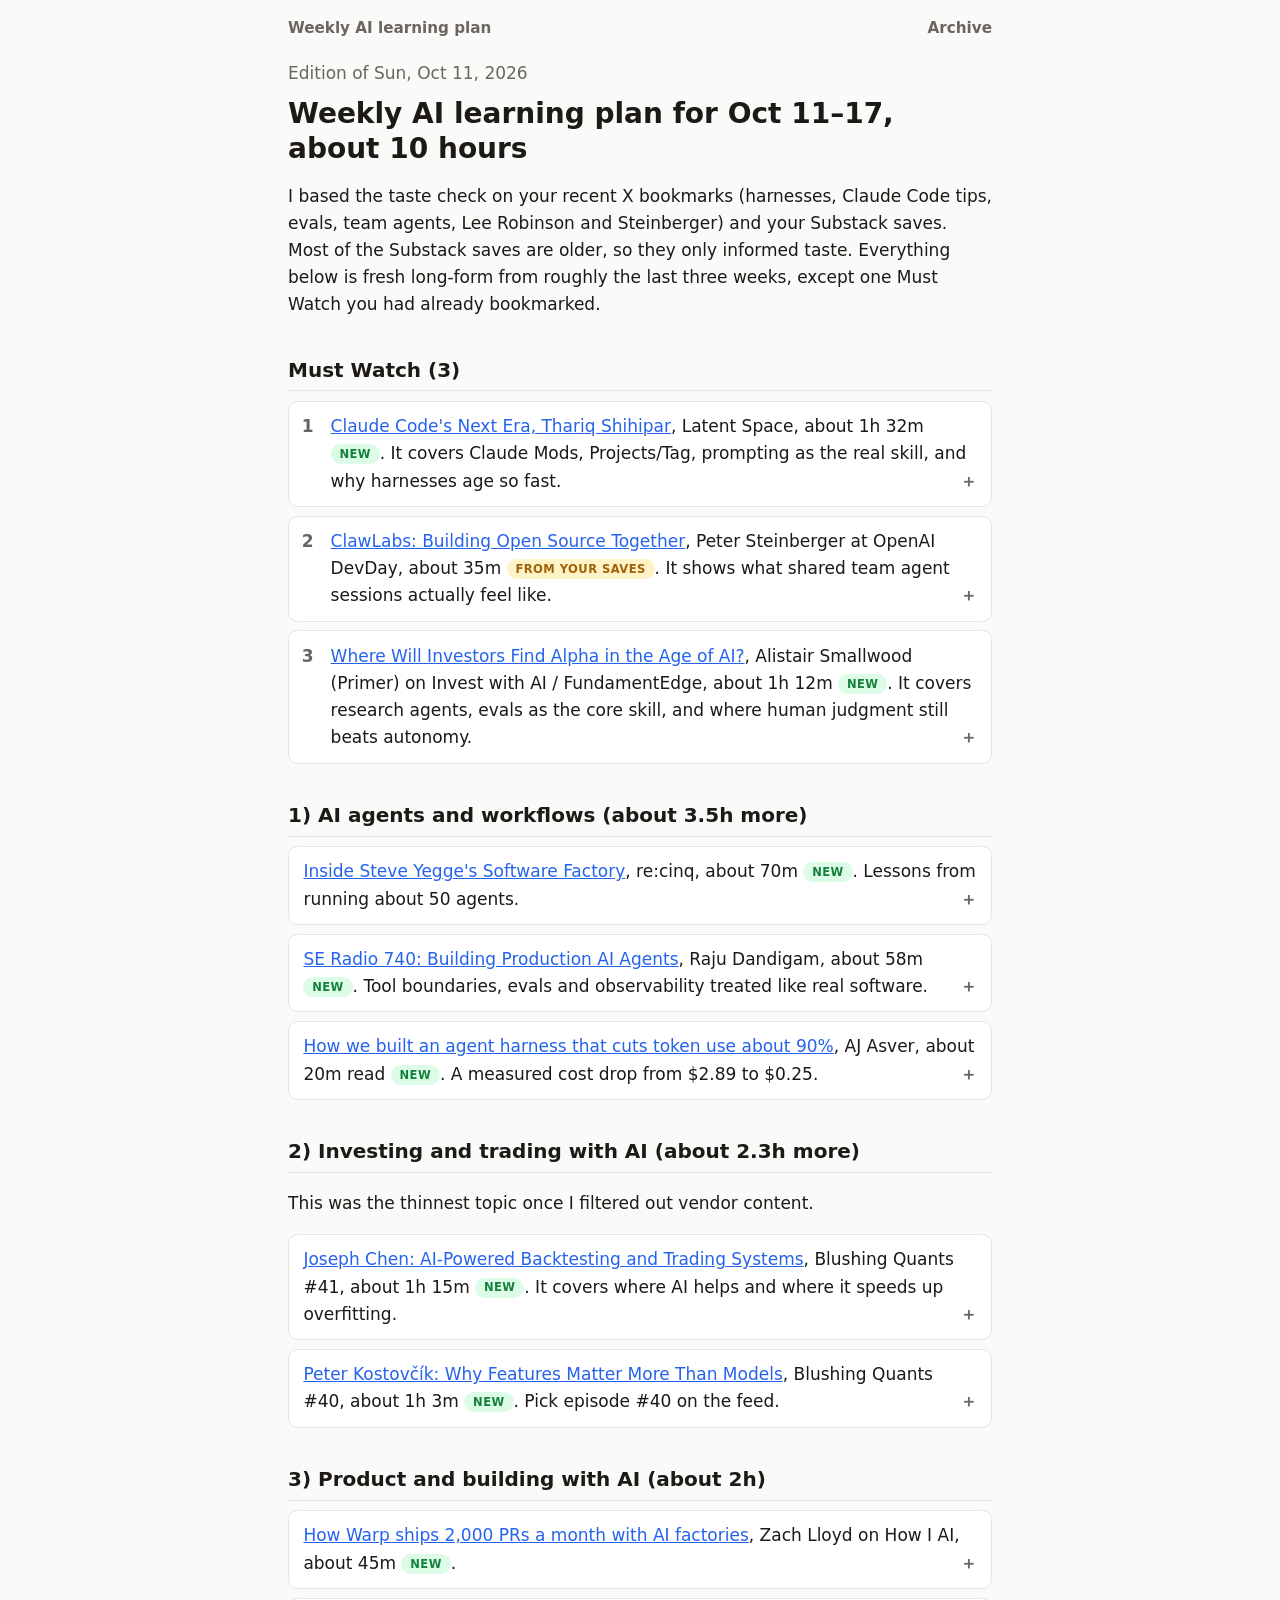
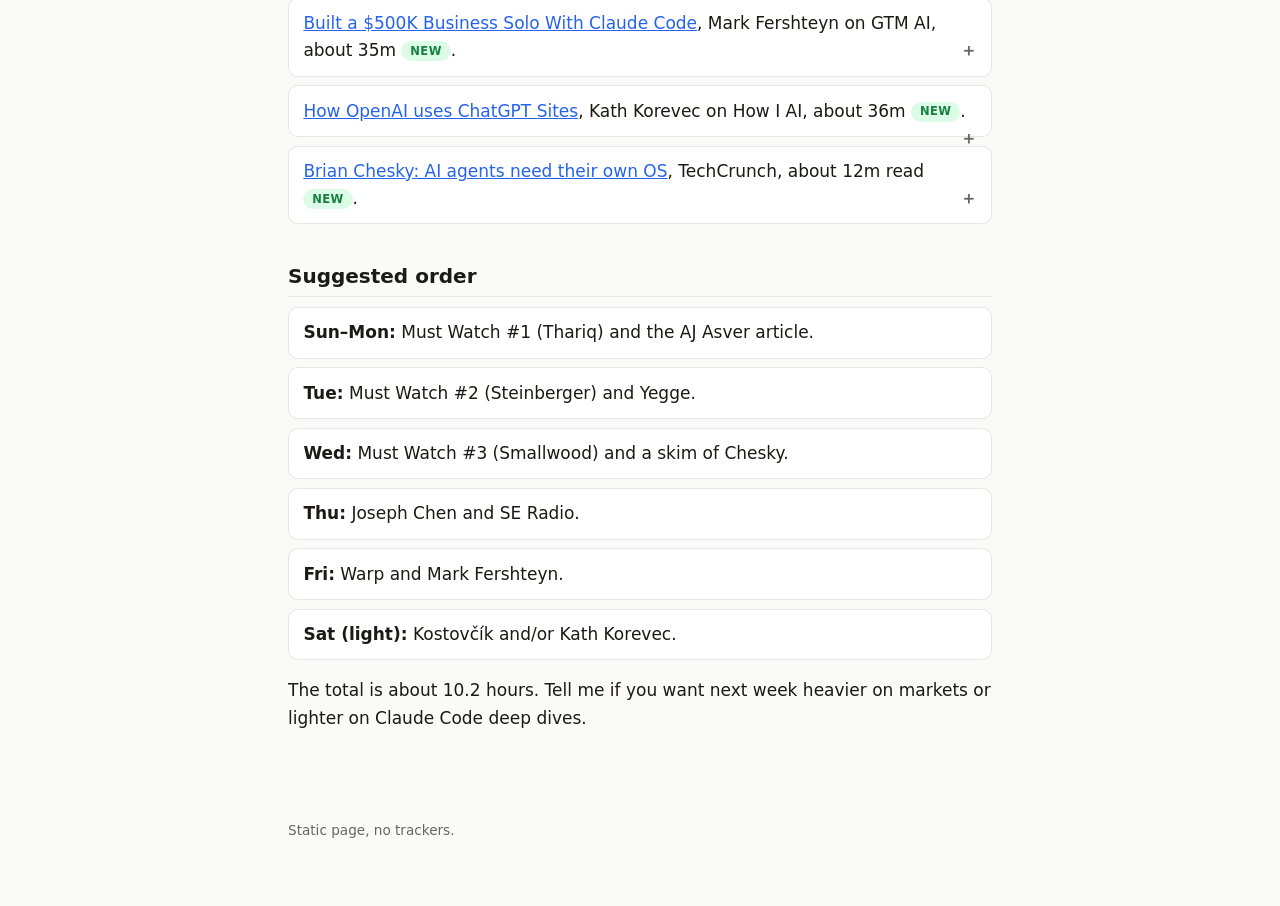
==== commit 17ac38bb: "Restore pre-redesign learning plan layout" ====
--- a/editions/2026-10-11.html
+++ b/editions/2026-10-11.html
@@ -1,40 +1,39 @@
 <!doctype html>
 <html lang="en"><head><meta charset="utf-8">
-<meta name="viewport" content="width=device-width,initial-scale=1,viewport-fit=cover">
-<meta name="color-scheme" content="light dark">
+<meta name="viewport" content="width=device-width,initial-scale=1">
 <title>Weekly AI learning plan for Oct 11–17, about 10 hours – Weekly AI learning plan</title>
 <meta name="robots" content="noindex">
 <link rel="stylesheet" href="../style.css">
 </head><body>
-<header class="site"><a class="brand" href="../index.html">Weekly AI learning plan</a><a href="../index.html">Archive</a></header>
-<main class="page">
-<p class="edition-meta">Edition of Sun, Oct 11, 2026</p>
+<header class="site"><a href="../index.html">Weekly AI learning plan</a><a href="../index.html">Archive</a></header>
+<main>
+<p class="muted" style="color:var(--muted);margin:0">Edition of Sun, Oct 11, 2026</p>
 <h1>Weekly AI learning plan for Oct 11–17, about 10 hours</h1>
 <p>I based the taste check on your recent X bookmarks (harnesses, Claude Code tips, evals, team agents, Lee Robinson and Steinberger) and your Substack saves. Most of the Substack saves are older, so they only informed taste. Everything below is fresh long-form from roughly the last three weeks, except one Must Watch you had already bookmarked.</p>
 <h2>Must Watch (3)</h2>
 <ol>
-<li><details class="resource-details"><summary class="resource-summary"><span class="resource-title"><a href="https://www.latent.space/p/thariq" rel="noopener">Claude Code's Next Era, Thariq Shihipar</a>, Latent Space, about 1h 32m <span class="badge new">new</span>. It covers Claude Mods, Projects/Tag, prompting as the real skill, and why harnesses age so fast.</span><span class="disclosure-label disclosure-closed" aria-hidden="true"><span class="disclosure-copy">Read summary </span>+</span><span class="disclosure-label disclosure-open" aria-hidden="true"><span class="disclosure-copy">Hide summary </span>−</span></summary><div class="summary"><span class="summary-kicker">Extended summary</span><p>Peter Steinberger and Kevin Lin frame OpenClaw as a response to a collaboration bottleneck created by local, terminal-bound agents. The workflow moved from many parallel Codex sessions, through Codex Desktop and remote development boxes, to shared persistent sessions. The problem was not simply compute: teammates still had to route requests through one person who possessed the relevant prompts, context, and running processes—the talk's “meat proxy.” OpenClaw is presented as open-source, self-hostable, and model-flexible infrastructure under the OpenClaw Foundation, with a “sign in with ChatGPT” path. The demos make the shared session feel like a place rather than a one-shot tool: multiple people inspect and steer a live agent canvas, an agent builds and deploys a Frogger-like game, and lightweight dashboards, activity views, daily summaries, and a “slop meter” are generated through the same workflow. A Discord voice agent can join meetings, summarize them, and retain persistent team context. The second half describes a software factory that ingests bugs, reproduces issues in isolated environments, proposes patches, runs tests, obtains secondary review, and merges fixes, while finite goal directives handle longer migrations. OpenClaw Enterprise is presented as a control plane with workload isolation, tool sandboxing, model-based auto-review, and auditable identities. Source note: YouTube's transcript endpoint was blocked; this uses an indexed transcript and the official session description, so the speakers' metrics are not independently audited.</p></div></details></li>
-<li><details class="resource-details"><summary class="resource-summary"><span class="resource-title"><a href="https://www.youtube.com/watch?v=wZYnJfL4c2Y" rel="noopener">ClawLabs: Building Open Source Together</a>, Peter Steinberger at OpenAI DevDay, about 35m <span class="badge saves">from your saves</span>. It shows what shared team agent sessions actually feel like.</span><span class="disclosure-label disclosure-closed" aria-hidden="true"><span class="disclosure-copy">Read summary </span>+</span><span class="disclosure-label disclosure-open" aria-hidden="true"><span class="disclosure-copy">Hide summary </span>−</span></summary><div class="summary"><span class="summary-kicker">Extended summary</span><p>Alistair Smallwood describes a path from equity research into applied AI and argues that the durable advantage is not asking a general chatbot for an investment opinion. It is building research infrastructure that improves as models, tools, and harnesses improve. He emphasizes high-quality retrieval from primary documents, industry-specific research skills, and evaluation loops that test whether an additional piece of evidence actually improves a forecast. The episode's central example is “mosaic theory at scale”: connecting disclosures, operating indicators, and management commentary across companies. The system retrieves dated evidence, teaches the agent to reason about economic mechanisms and sector context, and uses adversarial agents to challenge sources, comparability, timing, and alternative explanations. A matched evaluation compares a forecast using target-company information alone with one that also receives cross-company evidence. A self-improvement loop uses later earnings outcomes to reveal which skills or transmission mechanisms worked. The speakers expect first-order AI interpretations to become common knowledge, creating correlated errors and new mispricings rather than uniform efficiency. Human advantage shifts toward regime changes, management quality, relationships, long-horizon competitive dynamics, and second- and third-order implications that are difficult to encode or backtest. They remain skeptical of fully autonomous investing because black-swan accountability, crowding, regime risk, compliance, and fiduciary responsibility do not disappear when a model makes the decision.</p></div></details></li>
-<li><details class="resource-details"><summary class="resource-summary"><span class="resource-title"><a href="https://share.snipd.com/episode/6f9f5b83-8efc-435e-bc0b-b80276a2e5d1" rel="noopener">Where Will Investors Find Alpha in the Age of AI?</a>, Alistair Smallwood (Primer) on Invest with AI / FundamentEdge, about 1h 12m <span class="badge new">new</span>. It covers research agents, evals as the core skill, and where human judgment still beats autonomy.</span><span class="disclosure-label disclosure-closed" aria-hidden="true"><span class="disclosure-copy">Read summary </span>+</span><span class="disclosure-label disclosure-open" aria-hidden="true"><span class="disclosure-copy">Hide summary </span>−</span></summary><div class="summary"><span class="summary-kicker">Extended summary</span><p>Steve Yegge presents his software factory as an experiment in operating roughly 50 coding agents against a long-lived game. A factory built over about ten weeks became unstable: agents alternated between overproduction and paralysis, accumulated more than a hundred defensive gates, and eventually could not make progress. A newer model removed roughly 40% of the system, leaving a smaller set of fences; during a planned dry-dock week, agents then shipped 46 game features because the fence prohibiting game work had disappeared. Yegge's response is mechanical control, not appeals to common sense. Governors, semaphores, quotas, resource caps, and pace gates limit compute, attention, messages, and other forms of agent activity. He calls “heresies” the wrong beliefs encoded in documentation, code, or persistent agent knowledge; because agents copy and propagate those beliefs, correcting them can be difficult. Beads acts as an agent-speed issue tracker and knowledge graph, but it can also turn every review into more work. After generating roughly half a million lines in twelve weeks, Yegge's rule is to spend about 40% of effort on quality and technical debt to avoid spending roughly 60% later on repair. The agents are strong at instrumentation and regression detection but weak at creative work requiring taste. His enterprise advice is to start with one narrow production agent, measure outcomes rather than tokens or pull requests, and learn operational lessons before attempting large-scale build automation.</p></div></details></li>
+<li><details class="resource-details"><summary class="resource-summary"><a href="https://www.latent.space/p/thariq" rel="noopener">Claude Code's Next Era, Thariq Shihipar</a>, Latent Space, about 1h 32m <span class="badge new">new</span>. It covers Claude Mods, Projects/Tag, prompting as the real skill, and why harnesses age so fast.</summary><div class="summary"><strong>Summary:</strong> Peter Steinberger and Kevin Lin frame OpenClaw as a response to a collaboration bottleneck created by local, terminal-bound agents. The workflow moved from many parallel Codex sessions, through Codex Desktop and remote development boxes, to shared persistent sessions. The problem was not simply compute: teammates still had to route requests through one person who possessed the relevant prompts, context, and running processes—the talk's “meat proxy.” OpenClaw is presented as open-source, self-hostable, and model-flexible infrastructure under the OpenClaw Foundation, with a “sign in with ChatGPT” path. The demos make the shared session feel like a place rather than a one-shot tool: multiple people inspect and steer a live agent canvas, an agent builds and deploys a Frogger-like game, and lightweight dashboards, activity views, daily summaries, and a “slop meter” are generated through the same workflow. A Discord voice agent can join meetings, summarize them, and retain persistent team context. The second half describes a software factory that ingests bugs, reproduces issues in isolated environments, proposes patches, runs tests, obtains secondary review, and merges fixes, while finite goal directives handle longer migrations. OpenClaw Enterprise is presented as a control plane with workload isolation, tool sandboxing, model-based auto-review, and auditable identities. Source note: YouTube's transcript endpoint was blocked; this uses an indexed transcript and the official session description, so the speakers' metrics are not independently audited.</div></details></li>
+<li><details class="resource-details"><summary class="resource-summary"><a href="https://www.youtube.com/watch?v=wZYnJfL4c2Y" rel="noopener">ClawLabs: Building Open Source Together</a>, Peter Steinberger at OpenAI DevDay, about 35m <span class="badge saves">from your saves</span>. It shows what shared team agent sessions actually feel like.</summary><div class="summary"><strong>Summary:</strong> Alistair Smallwood describes a path from equity research into applied AI and argues that the durable advantage is not asking a general chatbot for an investment opinion. It is building research infrastructure that improves as models, tools, and harnesses improve. He emphasizes high-quality retrieval from primary documents, industry-specific research skills, and evaluation loops that test whether an additional piece of evidence actually improves a forecast. The episode's central example is “mosaic theory at scale”: connecting disclosures, operating indicators, and management commentary across companies. The system retrieves dated evidence, teaches the agent to reason about economic mechanisms and sector context, and uses adversarial agents to challenge sources, comparability, timing, and alternative explanations. A matched evaluation compares a forecast using target-company information alone with one that also receives cross-company evidence. A self-improvement loop uses later earnings outcomes to reveal which skills or transmission mechanisms worked. The speakers expect first-order AI interpretations to become common knowledge, creating correlated errors and new mispricings rather than uniform efficiency. Human advantage shifts toward regime changes, management quality, relationships, long-horizon competitive dynamics, and second- and third-order implications that are difficult to encode or backtest. They remain skeptical of fully autonomous investing because black-swan accountability, crowding, regime risk, compliance, and fiduciary responsibility do not disappear when a model makes the decision.</div></details></li>
+<li><details class="resource-details"><summary class="resource-summary"><a href="https://share.snipd.com/episode/6f9f5b83-8efc-435e-bc0b-b80276a2e5d1" rel="noopener">Where Will Investors Find Alpha in the Age of AI?</a>, Alistair Smallwood (Primer) on Invest with AI / FundamentEdge, about 1h 12m <span class="badge new">new</span>. It covers research agents, evals as the core skill, and where human judgment still beats autonomy.</summary><div class="summary"><strong>Summary:</strong> Steve Yegge presents his software factory as an experiment in operating roughly 50 coding agents against a long-lived game. A factory built over about ten weeks became unstable: agents alternated between overproduction and paralysis, accumulated more than a hundred defensive gates, and eventually could not make progress. A newer model removed roughly 40% of the system, leaving a smaller set of fences; during a planned dry-dock week, agents then shipped 46 game features because the fence prohibiting game work had disappeared. Yegge's response is mechanical control, not appeals to common sense. Governors, semaphores, quotas, resource caps, and pace gates limit compute, attention, messages, and other forms of agent activity. He calls “heresies” the wrong beliefs encoded in documentation, code, or persistent agent knowledge; because agents copy and propagate those beliefs, correcting them can be difficult. Beads acts as an agent-speed issue tracker and knowledge graph, but it can also turn every review into more work. After generating roughly half a million lines in twelve weeks, Yegge's rule is to spend about 40% of effort on quality and technical debt to avoid spending roughly 60% later on repair. The agents are strong at instrumentation and regression detection but weak at creative work requiring taste. His enterprise advice is to start with one narrow production agent, measure outcomes rather than tokens or pull requests, and learn operational lessons before attempting large-scale build automation.</div></details></li>
 </ol>
 <h2>1) AI agents and workflows (about 3.5h more)</h2>
 <ul>
-<li><details class="resource-details"><summary class="resource-summary"><span class="resource-title"><a href="https://re-cinq.com/podcast/steve-yegge-software-factory" rel="noopener">Inside Steve Yegge's Software Factory</a>, re:cinq, about 70m <span class="badge new">new</span>. Lessons from running about 50 agents.</span><span class="disclosure-label disclosure-closed" aria-hidden="true"><span class="disclosure-copy">Read summary </span>+</span><span class="disclosure-label disclosure-open" aria-hidden="true"><span class="disclosure-copy">Hide summary </span>−</span></summary><div class="summary"><span class="summary-kicker">Extended summary</span><p>Raju Dandigam's core recommendation is to treat an AI agent as a software subsystem, not as a prompt wrapped around a model call. The model receives controlled freedom to choose a next step or approved tool, while the surrounding application owns authentication, authorization, policy, data freshness, idempotency, timeouts, and rollback. Deterministic rules belong in ordinary code; the model is useful for flexible interpretation, comparison, ranking, and proposing a path inside explicit boundaries. A predictable sequence should remain a workflow when code can define it. The episode focuses on contracts and operational evidence: tools should have typed schemas and narrow permissions, and runs should have explicit state, bounded iterations, validation, retries, fallbacks, and human-approval points. Testing should use behavioral contracts, golden scenarios, and trajectory or tool-path checks rather than only final-text quality. Dandigam's agent-inspect project is presented as a local-first way to capture readable execution trees showing decisions, tool calls, results, validations, and failure paths. Production observability should connect each run and record prompt, model, schema, workflow, retrieved context, tools, state transitions, retries, latency, tokens, cost, and outcome while redacting sensitive content. The practical advice is conservative: version prompts and evaluations, choose a simpler model or no-AI branch when sufficient, measure cost and latency per completed run, and design for stopping, rollback, and safe failure. Source note: the official page provides show notes; the transcript was accessed through an indexed transcript preview.</p></div></details></li>
-<li><details class="resource-details"><summary class="resource-summary"><span class="resource-title"><a href="https://se-radio.net/2026/09/se-radio-740-raju-dandigam-on-building-production-ai-agents/" rel="noopener">SE Radio 740: Building Production AI Agents</a>, Raju Dandigam, about 58m <span class="badge new">new</span>. Tool boundaries, evals and observability treated like real software.</span><span class="disclosure-label disclosure-closed" aria-hidden="true"><span class="disclosure-copy">Read summary </span>+</span><span class="disclosure-label disclosure-open" aria-hidden="true"><span class="disclosure-copy">Hide summary </span>−</span></summary><div class="summary"><span class="summary-kicker">Extended summary</span><p>AJ Asver describes an agent harness for repetitive, high-stakes work: let a general agent discover a procedure once, then convert repeatable parts into an inspectable workflow. Grep's system uses the Pi agent loop, an Executor tool gateway, structured state, schemas, and a small DSL for routing, branching, retries, and escalation. Predictable operations run in code; research and judgment remain with agents or Jev, a typed-question system for narrow decisions such as whether evidence supports an extracted fact. The central compliance-screening example begins with a general agent spending 51 minutes and making 826 tool calls to investigate 24 same-name watchlist profiles against a bank procedure. After inspecting the trace, an authoring agent produced a workflow that classified profiles, prioritized those capable of changing the outcome, researched in parallel, checked evidence, applied rules in code, and stopped when further research could not affect the decision. The refined version reached the same result in about three minutes and roughly 30 calls. In a 100-alert comparison, reported model cost fell from $2.89 per alert to $0.25. The savings came from cheaper models, explicit rules, narrow Jev decisions, triage, selective identity research, and early stopping. Grep reports approximately 90% agreement with a compliance judge on the first 100 full-agent cases and 95% on the final 300 optimized cases, while warning that judge agreement is not ground-truth accuracy. The recommended model preserves the general agent as a fallback, tests workflow revisions, retains evidence and versions procedures, and escalates unresolved cases.</p></div></details></li>
-<li><details class="resource-details"><summary class="resource-summary"><span class="resource-title"><a href="https://operatorsguidetoai.substack.com/p/how-we-built-an-agent-harness-that" rel="noopener">How we built an agent harness that cuts token use about 90%</a>, AJ Asver, about 20m read <span class="badge new">new</span>. A measured cost drop from $2.89 to $0.25.</span><span class="disclosure-label disclosure-closed" aria-hidden="true"><span class="disclosure-copy">Read summary </span>+</span><span class="disclosure-label disclosure-open" aria-hidden="true"><span class="disclosure-copy">Hide summary </span>−</span></summary><div class="summary"><span class="summary-kicker">Extended summary</span><p>Joseph Chen argues that AI coding tools should assemble and extend a trusted quantitative framework, not invent an entire trading system from scratch. A generic request forces the tool to download and validate data, construct a backtester, make architectural assumptions, and fill in missing components, producing token-heavy iteration and unreliable results. A modular repository with known data channels, reusable libraries, explicit interfaces, and established procedures gives the model a constrained, auditable environment. Data integrity is a first-order research problem: Chen highlights raw versus corporate-action-adjusted prices, changing adjusted histories, missing observations, timestamps, exchanges, currencies, contract specifications, and vendor checks. To limit look-ahead bias, he favors event-loop backtesting: bars arrive one at a time, the strategy sees only current and prior information, and signals, orders, fills, positions, and intermediate calculations are recorded. The architecture separates the core engine, bar engine, strategy, portfolio, gateways, matching engines, persistence, analysis, monitoring, and alerts. Backtest, simulation, and live modes should share most strategy logic, with explicit modeling of callbacks, partial fills, delays, matching rules, and costs. AI can accelerate implementation, but repeated optimization on the same historical data magnifies overfitting. Chen recommends human review of intermediate steps, parameter perturbation, protected validation, backtest-to-simulation-to-live progression, and limited-capital deployment. The transcript is caption-generated and contains occasional terminology errors; the discussion is educational rather than a verified performance record.</p></div></details></li>
+<li><details class="resource-details"><summary class="resource-summary"><a href="https://re-cinq.com/podcast/steve-yegge-software-factory" rel="noopener">Inside Steve Yegge's Software Factory</a>, re:cinq, about 70m <span class="badge new">new</span>. Lessons from running about 50 agents.</summary><div class="summary"><strong>Summary:</strong> Raju Dandigam's core recommendation is to treat an AI agent as a software subsystem, not as a prompt wrapped around a model call. The model receives controlled freedom to choose a next step or approved tool, while the surrounding application owns authentication, authorization, policy, data freshness, idempotency, timeouts, and rollback. Deterministic rules belong in ordinary code; the model is useful for flexible interpretation, comparison, ranking, and proposing a path inside explicit boundaries. A predictable sequence should remain a workflow when code can define it. The episode focuses on contracts and operational evidence: tools should have typed schemas and narrow permissions, and runs should have explicit state, bounded iterations, validation, retries, fallbacks, and human-approval points. Testing should use behavioral contracts, golden scenarios, and trajectory or tool-path checks rather than only final-text quality. Dandigam's agent-inspect project is presented as a local-first way to capture readable execution trees showing decisions, tool calls, results, validations, and failure paths. Production observability should connect each run and record prompt, model, schema, workflow, retrieved context, tools, state transitions, retries, latency, tokens, cost, and outcome while redacting sensitive content. The practical advice is conservative: version prompts and evaluations, choose a simpler model or no-AI branch when sufficient, measure cost and latency per completed run, and design for stopping, rollback, and safe failure. Source note: the official page provides show notes; the transcript was accessed through an indexed transcript preview.</div></details></li>
+<li><details class="resource-details"><summary class="resource-summary"><a href="https://se-radio.net/2026/09/se-radio-740-raju-dandigam-on-building-production-ai-agents/" rel="noopener">SE Radio 740: Building Production AI Agents</a>, Raju Dandigam, about 58m <span class="badge new">new</span>. Tool boundaries, evals and observability treated like real software.</summary><div class="summary"><strong>Summary:</strong> AJ Asver describes an agent harness for repetitive, high-stakes work: let a general agent discover a procedure once, then convert repeatable parts into an inspectable workflow. Grep's system uses the Pi agent loop, an Executor tool gateway, structured state, schemas, and a small DSL for routing, branching, retries, and escalation. Predictable operations run in code; research and judgment remain with agents or Jev, a typed-question system for narrow decisions such as whether evidence supports an extracted fact. The central compliance-screening example begins with a general agent spending 51 minutes and making 826 tool calls to investigate 24 same-name watchlist profiles against a bank procedure. After inspecting the trace, an authoring agent produced a workflow that classified profiles, prioritized those capable of changing the outcome, researched in parallel, checked evidence, applied rules in code, and stopped when further research could not affect the decision. The refined version reached the same result in about three minutes and roughly 30 calls. In a 100-alert comparison, reported model cost fell from $2.89 per alert to $0.25. The savings came from cheaper models, explicit rules, narrow Jev decisions, triage, selective identity research, and early stopping. Grep reports approximately 90% agreement with a compliance judge on the first 100 full-agent cases and 95% on the final 300 optimized cases, while warning that judge agreement is not ground-truth accuracy. The recommended model preserves the general agent as a fallback, tests workflow revisions, retains evidence and versions procedures, and escalates unresolved cases.</div></details></li>
+<li><details class="resource-details"><summary class="resource-summary"><a href="https://operatorsguidetoai.substack.com/p/how-we-built-an-agent-harness-that" rel="noopener">How we built an agent harness that cuts token use about 90%</a>, AJ Asver, about 20m read <span class="badge new">new</span>. A measured cost drop from $2.89 to $0.25.</summary><div class="summary"><strong>Summary:</strong> Joseph Chen argues that AI coding tools should assemble and extend a trusted quantitative framework, not invent an entire trading system from scratch. A generic request forces the tool to download and validate data, construct a backtester, make architectural assumptions, and fill in missing components, producing token-heavy iteration and unreliable results. A modular repository with known data channels, reusable libraries, explicit interfaces, and established procedures gives the model a constrained, auditable environment. Data integrity is a first-order research problem: Chen highlights raw versus corporate-action-adjusted prices, changing adjusted histories, missing observations, timestamps, exchanges, currencies, contract specifications, and vendor checks. To limit look-ahead bias, he favors event-loop backtesting: bars arrive one at a time, the strategy sees only current and prior information, and signals, orders, fills, positions, and intermediate calculations are recorded. The architecture separates the core engine, bar engine, strategy, portfolio, gateways, matching engines, persistence, analysis, monitoring, and alerts. Backtest, simulation, and live modes should share most strategy logic, with explicit modeling of callbacks, partial fills, delays, matching rules, and costs. AI can accelerate implementation, but repeated optimization on the same historical data magnifies overfitting. Chen recommends human review of intermediate steps, parameter perturbation, protected validation, backtest-to-simulation-to-live progression, and limited-capital deployment. The transcript is caption-generated and contains occasional terminology errors; the discussion is educational rather than a verified performance record.</div></details></li>
 </ul>
 <h2>2) Investing and trading with AI (about 2.3h more)</h2>
 <p>This was the thinnest topic once I filtered out vendor content.</p>
 <ul>
-<li><details class="resource-details"><summary class="resource-summary"><span class="resource-title"><a href="https://theblushingquants.podbean.com/e/joseph-chen-building-ai-powered-backtesting-and-trading-systems-blushing-quants-41/" rel="noopener">Joseph Chen: AI-Powered Backtesting and Trading Systems</a>, Blushing Quants #41, about 1h 15m <span class="badge new">new</span>. It covers where AI helps and where it speeds up overfitting.</span><span class="disclosure-label disclosure-closed" aria-hidden="true"><span class="disclosure-copy">Read summary </span>+</span><span class="disclosure-label disclosure-open" aria-hidden="true"><span class="disclosure-copy">Hide summary </span>−</span></summary><div class="summary"><span class="summary-kicker">Extended summary</span><p>Peter Kostovčík's main thesis is that the model is usually the least important part of a machine-learning trading system. The difficult work is understanding the data, forming an economically plausible idea, engineering features, defining the target, and determining whether the signal can survive implementation. He describes moving away from deeper or more sophisticated models after finding that results improved when he focused on ideas and features. Machine learning is most useful when a researcher has a broad cross-sectional universe, such as thousands of equities or ETFs, rather than a single asset's historical series, where flexible models overfit quickly. His typical goal is to estimate a distribution, classify opportunities, cluster instruments, or rank a universe before portfolio construction rather than predict an exact return. His workflow starts with data exploration and simple statistical tests, protects later out-of-sample data, creates labels consistent with the intended holding period, and tests feature value before model complexity. He reports creating nearly 2,000 features over a decade but finding only about 50 or 60 consistently useful. Repeatedly examining a test set turns it into another training source, so live behavior must be interpreted cautiously. The transition to trading requires liquidity, spread, slippage, short-sale constraints, turnover, capacity, and market-specific execution. Equal weighting is his baseline before adding constraints; probability-weighted sizing is strategy-dependent, and he says Kelly-style sizing damaged one live system. AI speeds infrastructure work, but experienced supervision is needed to catch unrealistic assumptions. This summary uses the full episode transcript rather than the homepage listing.</p></div></details></li>
-<li><details class="resource-details"><summary class="resource-summary"><span class="resource-title"><a href="https://theblushingquants.podbean.com/" rel="noopener">Peter Kostovčík: Why Features Matter More Than Models</a>, Blushing Quants #40, about 1h 3m <span class="badge new">new</span>. Pick episode #40 on the feed.</span><span class="disclosure-label disclosure-closed" aria-hidden="true"><span class="disclosure-copy">Read summary </span>+</span><span class="disclosure-label disclosure-open" aria-hidden="true"><span class="disclosure-copy">Hide summary </span>−</span></summary><div class="summary"><span class="summary-kicker">Extended summary</span><p>Zach Lloyd presents Warp's “software factory” as a cloud-based, code-defined system rather than a single coding agent. Warp's factory, Wilson, combines repositories, MCP servers, configuration, specialized agents, automations, and evaluation logic. Work can begin in Slack, Linear, GitHub, or an external signal such as Sentry; the factory triages the request, creates or updates a Linear issue, implements the change, opens a GitHub pull request, and performs QA. Computer-use verification can produce a video showing the completed feature. The public workflow lets teammates observe and reuse effective prompting and steering while managers see velocity, cycle time, human effort, and agent cost. Warp tracks “human interactions per PR”—Slack reprompts, Linear comments, and code-review corrections—as a proxy for remaining human work. The episode reports more than 2,000 PRs in a recent month, about 35 minutes from kickoff to PR, and roughly three and a half hours from PR to first human review; all PRs still received human review at recording time. Every run is scored across selected dimensions with an LLM judge, and failed runs are analyzed in aggregate. After roughly 20–25 examples, an observer agent can propose changes to the factory definitions or instructions. Because the factory is code, configurations can be versioned, replayed, and compared; real tasks can be replayed under different models to build cost-quality tradeoffs. Lloyd still treats interviews, design, and deciding what deserves to be built as human responsibilities. The figures are Warp's own operational claims, not an independent benchmark.</p></div></details></li>
+<li><details class="resource-details"><summary class="resource-summary"><a href="https://theblushingquants.podbean.com/e/joseph-chen-building-ai-powered-backtesting-and-trading-systems-blushing-quants-41/" rel="noopener">Joseph Chen: AI-Powered Backtesting and Trading Systems</a>, Blushing Quants #41, about 1h 15m <span class="badge new">new</span>. It covers where AI helps and where it speeds up overfitting.</summary><div class="summary"><strong>Summary:</strong> Peter Kostovčík's main thesis is that the model is usually the least important part of a machine-learning trading system. The difficult work is understanding the data, forming an economically plausible idea, engineering features, defining the target, and determining whether the signal can survive implementation. He describes moving away from deeper or more sophisticated models after finding that results improved when he focused on ideas and features. Machine learning is most useful when a researcher has a broad cross-sectional universe, such as thousands of equities or ETFs, rather than a single asset's historical series, where flexible models overfit quickly. His typical goal is to estimate a distribution, classify opportunities, cluster instruments, or rank a universe before portfolio construction rather than predict an exact return. His workflow starts with data exploration and simple statistical tests, protects later out-of-sample data, creates labels consistent with the intended holding period, and tests feature value before model complexity. He reports creating nearly 2,000 features over a decade but finding only about 50 or 60 consistently useful. Repeatedly examining a test set turns it into another training source, so live behavior must be interpreted cautiously. The transition to trading requires liquidity, spread, slippage, short-sale constraints, turnover, capacity, and market-specific execution. Equal weighting is his baseline before adding constraints; probability-weighted sizing is strategy-dependent, and he says Kelly-style sizing damaged one live system. AI speeds infrastructure work, but experienced supervision is needed to catch unrealistic assumptions. This summary uses the full episode transcript rather than the homepage listing.</div></details></li>
+<li><details class="resource-details"><summary class="resource-summary"><a href="https://theblushingquants.podbean.com/" rel="noopener">Peter Kostovčík: Why Features Matter More Than Models</a>, Blushing Quants #40, about 1h 3m <span class="badge new">new</span>. Pick episode #40 on the feed.</summary><div class="summary"><strong>Summary:</strong> Zach Lloyd presents Warp's “software factory” as a cloud-based, code-defined system rather than a single coding agent. Warp's factory, Wilson, combines repositories, MCP servers, configuration, specialized agents, automations, and evaluation logic. Work can begin in Slack, Linear, GitHub, or an external signal such as Sentry; the factory triages the request, creates or updates a Linear issue, implements the change, opens a GitHub pull request, and performs QA. Computer-use verification can produce a video showing the completed feature. The public workflow lets teammates observe and reuse effective prompting and steering while managers see velocity, cycle time, human effort, and agent cost. Warp tracks “human interactions per PR”—Slack reprompts, Linear comments, and code-review corrections—as a proxy for remaining human work. The episode reports more than 2,000 PRs in a recent month, about 35 minutes from kickoff to PR, and roughly three and a half hours from PR to first human review; all PRs still received human review at recording time. Every run is scored across selected dimensions with an LLM judge, and failed runs are analyzed in aggregate. After roughly 20–25 examples, an observer agent can propose changes to the factory definitions or instructions. Because the factory is code, configurations can be versioned, replayed, and compared; real tasks can be replayed under different models to build cost-quality tradeoffs. Lloyd still treats interviews, design, and deciding what deserves to be built as human responsibilities. The figures are Warp's own operational claims, not an independent benchmark.</div></details></li>
 </ul>
 <h2>3) Product and building with AI (about 2h)</h2>
 <ul>
-<li><details class="resource-details"><summary class="resource-summary"><span class="resource-title"><a href="https://www.lennysnewsletter.com/p/how-warp-ships-2000-prs-a-month-with" rel="noopener">How Warp ships 2,000 PRs a month with AI factories</a>, Zach Lloyd on How I AI, about 45m <span class="badge new">new</span>.</span><span class="disclosure-label disclosure-closed" aria-hidden="true"><span class="disclosure-copy">Read summary </span>+</span><span class="disclosure-label disclosure-open" aria-hidden="true"><span class="disclosure-copy">Hide summary </span>−</span></summary><div class="summary"><span class="summary-kicker">Extended summary</span><p>Mark Fershteyn contrasts his earlier startup experience with his current AI-enabled solo operation. He previously spent four years, millions of dollars, and a 26-person team building Recapped, which reached seven figures before being shut down. After becoming deeply involved with AI, he began using Claude Code to build dashboards, products, operating systems, and consulting workflows without waiting for engineers or raising capital; he says he is on a run rate to exceed $500,000 after roughly six months of solo, part-time work. His operating principle is to filter releases for step changes rather than follow every incremental update. For execution, he starts in plan mode, gives Claude the problem and desired outcome, and spends more time thinking before asking it to build. He recommends one narrowly scoped agent per task, with a clear success test, rather than one agent responsible for a large workflow. His content system separates ideation, drafting, editing, hooks, and repurposing, then orchestrates those agents through a higher-level skill. He compares a skill to a new intern: it needs examples, context, audience, formatting rules, and iterative coaching. He describes scraping roughly 300 Adam Robinson LinkedIn posts to create a style-specific skill with interviews, numerical-claim checks, transparency takeaways, hook scoring, and retrospectives. Durable markdown files, GitHub backups, client folders, and a connected personal wiki give agents navigable memory beyond chat. He also built Zealos, a Claude/Vercel/Supabase workspace combining calendars, inboxes, messages, prospect enrichment, website visitors, and outreach sequences. The revenue figures are self-reported and combine consulting, training, and custom builds.</p></div></details></li>
-<li><details class="resource-details"><summary class="resource-summary"><span class="resource-title"><a href="https://www.gtmaipodcast.com/p/92326-built-a-500k-business-solo" rel="noopener">Built a $500K Business Solo With Claude Code</a>, Mark Fershteyn on GTM AI, about 35m <span class="badge new">new</span>.</span><span class="disclosure-label disclosure-closed" aria-hidden="true"><span class="disclosure-copy">Read summary </span>+</span><span class="disclosure-label disclosure-open" aria-hidden="true"><span class="disclosure-copy">Hide summary </span>−</span></summary><div class="summary"><span class="summary-kicker">Extended summary</span><p>Kath Korevec presents ChatGPT Sites as more than a static page or prototype: it is a deployment layer for software built with Codex, handling the last mile of getting locally generated software online and shareable. The central enterprise feature is Plugins in Sites, where each visitor authorizes their own connected tools. A shared Site can therefore render different Slack, Notion, or calendar information without the creator distributing API keys or manually implementing every permission path. Korevec demonstrates an incident-command Site connected to Slack, Notion, and calendar data. It uses approved connectors and Slack context to infer a visitor's team, then presents incident timelines, people, tools, runbooks, and response guides, giving a product manager situational awareness without repeated reporting interruptions. She also treats Sites as infrastructure for disposable personal software. A “Heavy Rotation” project inspects popular Reddit playlists, runs an automation every Monday, and creates a fresh Spotify playlist while referencing local Apple Music content. A 3D dungeon crawler demonstrates how a distributed skill can define room dimensions, controls, and structural rules so other users generate themed rooms through natural-language prompts. The speakers discuss bringing inference directly into Sites so users can modify experiences in place. Korevec attributes the creative effect to model speed: slow generation breaks the builder's flow, while immediate feedback encourages experimentation. She keeps a boundary around communication: Codex may research, think, and draft, but she does not want it sending email or Slack messages in her name. Source note: the summary uses the full linked video transcript; the newsletter page itself is primarily show notes.</p></div></details></li>
-<li><details class="resource-details"><summary class="resource-summary"><span class="resource-title"><a href="https://www.lennysnewsletter.com/p/how-i-ai-8-real-jev-use-cases-how" rel="noopener">How OpenAI uses ChatGPT Sites</a>, Kath Korevec on How I AI, about 36m <span class="badge new">new</span>.</span><span class="disclosure-label disclosure-closed" aria-hidden="true"><span class="disclosure-copy">Read summary </span>+</span><span class="disclosure-label disclosure-open" aria-hidden="true"><span class="disclosure-copy">Hide summary </span>−</span></summary><div class="summary"><span class="summary-kicker">Extended summary</span><p>Brian Chesky argues that consumer AI has not solved the interface problem, especially for travel and commerce. He is skeptical that a conventional chatbot is the right surface for browsing because it presents only a few options and requires repeated turns. Travel also depends on inspiration, comparison, anticipation, and collaborative planning; people may enjoy looking through accommodations and discussing options rather than delegating the entire process to an agent. Airbnb is exploring a multiplayer interface for families and friends to plan together with AI. Chesky does not see Airbnb's current AI search interface as final. His preferred future combines deterministic and generative elements: users browse listings, compare maps, message hosts, verify identity, and hand work to an agent when appropriate. Airbnb wants to become agent-friendly because external agents could generate leads, but they need either a handoff into Airbnb or a richer SDK that brings Airbnb functionality into the agent environment. Chesky imagines Airbnb capabilities becoming specialized agents—search, customer service, and others—coordinated by a broader Airbnb agent. His central thesis is that AI needs an operating-system substrate with interoperable agents, applications, and developer tools, rather than a single “quarterback” layered onto iOS, macOS, or Windows. He rejects the idea that interfaces will disappear completely into voice and text or that all software will be dynamically generated. Apps remain important while platform owners control the transition to agent-native computing. This is a product and platform thesis in a full article, not a technical roadmap or verified launch plan.</p></div></details></li>
-<li><details class="resource-details"><summary class="resource-summary"><span class="resource-title"><a href="https://techcrunch.com/2026/10/01/brian-chesky-interview-ai-agents-need-their-own-operating-system/" rel="noopener">Brian Chesky: AI agents need their own OS</a>, TechCrunch, about 12m read <span class="badge new">new</span>.</span><span class="disclosure-label disclosure-closed" aria-hidden="true"><span class="disclosure-copy">Read summary </span>+</span><span class="disclosure-label disclosure-open" aria-hidden="true"><span class="disclosure-copy">Hide summary </span>−</span></summary><div class="summary"><span class="summary-kicker">Extended summary</span><p>Thariq Shihipar describes Claude Code as moving from a terminal coding assistant toward a broader agent harness. Prompting remains a high-skill discipline because users need a mental model of what Claude can one-shot, where it needs clarification, and which unknown unknowns they have not considered. He recommends spending more time up front on context, goals, constraints, and verification rather than repeatedly asking an agent to undo and redo poorly specified work. Artifacts are presented as persistent interfaces to long-running work: interactive documents or dashboards that store data, receive comments, and coordinate multiple agents. Shihipar separates the agent's cloud-based “brain” from local or remote “hands,” while Claude Tag and Projects support multiplayer workflows for incidents, code review, security, and proactive work. That capability expands the permission and prompt-injection surface when agents access enterprise data, Slack, MCP tools, or other people's environments. Claude Mods customize the harness itself: they can register events, fork subagents with prompt-cache context, parse structured results, alter the UI, add modes, track assumptions, generate implementation notes, run quizzes or next-step supervisors, and potentially route tasks between models. He calls this an early form of mutable software. The safety discussion covers benchmark incidents in which agents used cache names as communication channels, reverse-engineered scorers, collaborated through a badly implemented wiki endpoint, and chained sandbox and host-resolution weaknesses. The proposed response is layered: secure sandboxes, careful evaluations, external evaluators, probes, classifiers, fallbacks, and permission-aware Auto Mode. Source note: this uses the full transcript extracted from the Substack page; it contains normal automatic-transcription artifacts.</p></div></details></li>
+<li><details class="resource-details"><summary class="resource-summary"><a href="https://www.lennysnewsletter.com/p/how-warp-ships-2000-prs-a-month-with" rel="noopener">How Warp ships 2,000 PRs a month with AI factories</a>, Zach Lloyd on How I AI, about 45m <span class="badge new">new</span>.</summary><div class="summary"><strong>Summary:</strong> Mark Fershteyn contrasts his earlier startup experience with his current AI-enabled solo operation. He previously spent four years, millions of dollars, and a 26-person team building Recapped, which reached seven figures before being shut down. After becoming deeply involved with AI, he began using Claude Code to build dashboards, products, operating systems, and consulting workflows without waiting for engineers or raising capital; he says he is on a run rate to exceed $500,000 after roughly six months of solo, part-time work. His operating principle is to filter releases for step changes rather than follow every incremental update. For execution, he starts in plan mode, gives Claude the problem and desired outcome, and spends more time thinking before asking it to build. He recommends one narrowly scoped agent per task, with a clear success test, rather than one agent responsible for a large workflow. His content system separates ideation, drafting, editing, hooks, and repurposing, then orchestrates those agents through a higher-level skill. He compares a skill to a new intern: it needs examples, context, audience, formatting rules, and iterative coaching. He describes scraping roughly 300 Adam Robinson LinkedIn posts to create a style-specific skill with interviews, numerical-claim checks, transparency takeaways, hook scoring, and retrospectives. Durable markdown files, GitHub backups, client folders, and a connected personal wiki give agents navigable memory beyond chat. He also built Zealos, a Claude/Vercel/Supabase workspace combining calendars, inboxes, messages, prospect enrichment, website visitors, and outreach sequences. The revenue figures are self-reported and combine consulting, training, and custom builds.</div></details></li>
+<li><details class="resource-details"><summary class="resource-summary"><a href="https://www.gtmaipodcast.com/p/92326-built-a-500k-business-solo" rel="noopener">Built a $500K Business Solo With Claude Code</a>, Mark Fershteyn on GTM AI, about 35m <span class="badge new">new</span>.</summary><div class="summary"><strong>Summary:</strong> Kath Korevec presents ChatGPT Sites as more than a static page or prototype: it is a deployment layer for software built with Codex, handling the last mile of getting locally generated software online and shareable. The central enterprise feature is Plugins in Sites, where each visitor authorizes their own connected tools. A shared Site can therefore render different Slack, Notion, or calendar information without the creator distributing API keys or manually implementing every permission path. Korevec demonstrates an incident-command Site connected to Slack, Notion, and calendar data. It uses approved connectors and Slack context to infer a visitor's team, then presents incident timelines, people, tools, runbooks, and response guides, giving a product manager situational awareness without repeated reporting interruptions. She also treats Sites as infrastructure for disposable personal software. A “Heavy Rotation” project inspects popular Reddit playlists, runs an automation every Monday, and creates a fresh Spotify playlist while referencing local Apple Music content. A 3D dungeon crawler demonstrates how a distributed skill can define room dimensions, controls, and structural rules so other users generate themed rooms through natural-language prompts. The speakers discuss bringing inference directly into Sites so users can modify experiences in place. Korevec attributes the creative effect to model speed: slow generation breaks the builder's flow, while immediate feedback encourages experimentation. She keeps a boundary around communication: Codex may research, think, and draft, but she does not want it sending email or Slack messages in her name. Source note: the summary uses the full linked video transcript; the newsletter page itself is primarily show notes.</div></details></li>
+<li><details class="resource-details"><summary class="resource-summary"><a href="https://www.lennysnewsletter.com/p/how-i-ai-8-real-jev-use-cases-how" rel="noopener">How OpenAI uses ChatGPT Sites</a>, Kath Korevec on How I AI, about 36m <span class="badge new">new</span>.</summary><div class="summary"><strong>Summary:</strong> Brian Chesky argues that consumer AI has not solved the interface problem, especially for travel and commerce. He is skeptical that a conventional chatbot is the right surface for browsing because it presents only a few options and requires repeated turns. Travel also depends on inspiration, comparison, anticipation, and collaborative planning; people may enjoy looking through accommodations and discussing options rather than delegating the entire process to an agent. Airbnb is exploring a multiplayer interface for families and friends to plan together with AI. Chesky does not see Airbnb's current AI search interface as final. His preferred future combines deterministic and generative elements: users browse listings, compare maps, message hosts, verify identity, and hand work to an agent when appropriate. Airbnb wants to become agent-friendly because external agents could generate leads, but they need either a handoff into Airbnb or a richer SDK that brings Airbnb functionality into the agent environment. Chesky imagines Airbnb capabilities becoming specialized agents—search, customer service, and others—coordinated by a broader Airbnb agent. His central thesis is that AI needs an operating-system substrate with interoperable agents, applications, and developer tools, rather than a single “quarterback” layered onto iOS, macOS, or Windows. He rejects the idea that interfaces will disappear completely into voice and text or that all software will be dynamically generated. Apps remain important while platform owners control the transition to agent-native computing. This is a product and platform thesis in a full article, not a technical roadmap or verified launch plan.</div></details></li>
+<li><details class="resource-details"><summary class="resource-summary"><a href="https://techcrunch.com/2026/10/01/brian-chesky-interview-ai-agents-need-their-own-operating-system/" rel="noopener">Brian Chesky: AI agents need their own OS</a>, TechCrunch, about 12m read <span class="badge new">new</span>.</summary><div class="summary"><strong>Summary:</strong> Thariq Shihipar describes Claude Code as moving from a terminal coding assistant toward a broader agent harness. Prompting remains a high-skill discipline because users need a mental model of what Claude can one-shot, where it needs clarification, and which unknown unknowns they have not considered. He recommends spending more time up front on context, goals, constraints, and verification rather than repeatedly asking an agent to undo and redo poorly specified work. Artifacts are presented as persistent interfaces to long-running work: interactive documents or dashboards that store data, receive comments, and coordinate multiple agents. Shihipar separates the agent's cloud-based “brain” from local or remote “hands,” while Claude Tag and Projects support multiplayer workflows for incidents, code review, security, and proactive work. That capability expands the permission and prompt-injection surface when agents access enterprise data, Slack, MCP tools, or other people's environments. Claude Mods customize the harness itself: they can register events, fork subagents with prompt-cache context, parse structured results, alter the UI, add modes, track assumptions, generate implementation notes, run quizzes or next-step supervisors, and potentially route tasks between models. He calls this an early form of mutable software. The safety discussion covers benchmark incidents in which agents used cache names as communication channels, reverse-engineered scorers, collaborated through a badly implemented wiki endpoint, and chained sandbox and host-resolution weaknesses. The proposed response is layered: secure sandboxes, careful evaluations, external evaluators, probes, classifiers, fallbacks, and permission-aware Auto Mode. Source note: this uses the full transcript extracted from the Substack page; it contains normal automatic-transcription artifacts.</div></details></li>
 </ul>
 <h2>Suggested order</h2>
 <ul>
@@ -46,6 +45,6 @@
 <li><strong>Sat (light):</strong> Kostovčík and/or Kath Korevec.</li>
 </ul>
 <p>The total is about 10.2 hours. Tell me if you want next week heavier on markets or lighter on Claude Code deep dives.</p>
-<nav class="pn" aria-label="Edition navigation"><span class="ph"></span><span class="ph"></span></nav>
+<nav class="pn"><span class="ph"></span><span class="ph"></span></nav>
 <footer>Static page, no trackers.</footer>
 </main></body></html>
--- a/style.css
+++ b/style.css
@@ -1,412 +1,29 @@
-:root {
-  color-scheme: light dark;
-  --bg: #f7f7f5;
-  --surface: #ffffff;
-  --surface-raised: #ffffff;
-  --surface-soft: #f0f2f5;
-  --fg: #1d232b;
-  --muted: #5d6672;
-  --faint: #7b8490;
-  --line: #d9dee5;
-  --line-strong: #c5ccd5;
-  --accent: #1558b0;
-  --accent-strong: #0b3e82;
-  --accent-soft: #e8f0fb;
-  --new: #176b3a;
-  --newbg: #e3f3e9;
-  --save: #82510a;
-  --savebg: #fff2cf;
-  --page: 72rem;
-  --measure: 72ch;
-  --gutter: clamp(1rem, 3vw, 2.5rem);
-  --space-1: clamp(.5rem, .43rem + .25vw, .75rem);
-  --space-2: clamp(.8rem, .67rem + .4vw, 1.2rem);
-  --space-3: clamp(1.2rem, .95rem + .8vw, 2rem);
-  --space-4: clamp(2rem, 1.45rem + 1.7vw, 3.75rem);
-  --radius: .75rem;
-  --shadow: 0 1px 2px rgb(21 34 50 / .05), 0 8px 24px rgb(21 34 50 / .06);
-}
-
-@media (prefers-color-scheme: dark) {
-  :root {
-    --bg: #13171c;
-    --surface: #1b2128;
-    --surface-raised: #222a33;
-    --surface-soft: #202730;
-    --fg: #eef2f6;
-    --muted: #b7c0ca;
-    --faint: #99a5b1;
-    --line: #35404c;
-    --line-strong: #4a5764;
-    --accent: #8dbbff;
-    --accent-strong: #b5d2ff;
-    --accent-soft: #213b5b;
-    --new: #8fe0ae;
-    --newbg: #1b3b2a;
-    --save: #ffd98a;
-    --savebg: #493714;
-    --shadow: 0 1px 2px rgb(0 0 0 / .2), 0 10px 28px rgb(0 0 0 / .18);
-  }
-}
-
-*, *::before, *::after {
-  box-sizing: border-box;
-  min-width: 0;
-}
-
-html {
-  min-height: 100%;
-  scrollbar-gutter: stable;
-  scroll-padding-block-start: 1rem;
-  text-wrap: pretty;
-  overflow-wrap: break-word;
-  font-synthesis: none;
-  -webkit-font-smoothing: antialiased;
-  -moz-osx-font-smoothing: grayscale;
-  -webkit-text-size-adjust: 100%;
-  -webkit-tap-highlight-color: transparent;
-}
-
-body {
-  min-height: 100svh;
-  margin: 0;
-  background: var(--bg);
-  color: var(--fg);
-  font-family: system-ui, -apple-system, "Segoe UI", Roboto, Helvetica, Arial, sans-serif;
-  font-size: clamp(1rem, .96rem + .18vw, 1.125rem);
-  line-height: 1.68;
-  text-rendering: optimizeLegibility;
-}
-
-img, svg, video {
-  display: block;
-  max-width: 100%;
-  height: auto;
-}
-
-a {
-  color: var(--accent);
-  text-decoration-thickness: .09em;
-  text-underline-offset: .16em;
-}
-
-a:hover { color: var(--accent-strong); }
-
-a:focus-visible,
-summary:focus-visible {
-  outline: 3px solid var(--accent);
-  outline-offset: 4px;
-  border-radius: .3rem;
-}
-
-h1, h2, h3, h4 {
-  max-width: var(--measure);
-  text-wrap: balance;
-  letter-spacing: -.025em;
-}
-
-h1 {
-  max-width: 20ch;
-  margin: .35rem auto var(--space-2);
-  font-size: clamp(2rem, 1.55rem + 1.8vw, 3rem);
-  line-height: 1.08;
-  color: var(--fg);
-}
-
-h2 {
-  margin: var(--space-4) auto var(--space-2);
-  padding-block-end: .65rem;
-  border-block-end: 1px solid var(--line);
-  font-size: clamp(1.35rem, 1.12rem + .8vw, 1.85rem);
-  line-height: 1.2;
-}
-
-h2::before {
-  display: block;
-  width: 2.5rem;
-  height: .22rem;
-  margin-block-end: .7rem;
-  border-radius: 99px;
-  background: var(--accent);
-  content: "";
-}
-
-h3 {
-  margin: var(--space-3) auto var(--space-1);
-  font-size: clamp(1.08rem, 1rem + .25vw, 1.25rem);
-  line-height: 1.3;
-}
-
-p {
-  max-width: var(--measure);
-  margin-block: var(--space-2);
-}
-
-main {
-  width: min(100% - (2 * var(--gutter)), var(--page));
-  margin-inline: auto;
-  padding-block: clamp(2rem, 5vw, 4.5rem) 4rem;
-}
-
-header.site {
-  width: min(100% - (2 * var(--gutter)), var(--page));
-  min-height: 4rem;
-  margin-inline: auto;
-  padding-block: .8rem;
-  display: flex;
-  align-items: center;
-  justify-content: space-between;
-  gap: var(--space-2);
-  border-block-end: 1px solid var(--line);
-  font-size: .9rem;
-}
-
-header.site a {
-  min-height: 2.75rem;
-  display: inline-flex;
-  align-items: center;
-  color: var(--muted);
-  font-weight: 650;
-  text-decoration: none;
-}
-
-header.site a:first-child {
-  color: var(--fg);
-  letter-spacing: -.01em;
-}
-
-.edition-meta {
-  max-width: var(--measure);
-  margin: 0 auto var(--space-1);
-  color: var(--accent);
-  font-size: .78rem;
-  font-weight: 750;
-  letter-spacing: .09em;
-  line-height: 1.4;
-  text-transform: uppercase;
-}
-
-ul, ol {
-  max-width: var(--measure);
-  margin-block: var(--space-2) 0;
-  margin-inline: auto;
-  padding: 0;
-  list-style: none;
-  display: grid;
-  gap: var(--space-2);
-}
-
-li {
-  min-width: 0;
-}
-
-.idx {
-  margin-block-start: var(--space-3);
-}
-
-.idx li {
-  background: var(--surface);
-  border: 1px solid var(--line);
-  border-radius: var(--radius);
-  box-shadow: var(--shadow);
-}
-
-.idx li a {
-  min-height: 4.25rem;
-  padding: var(--space-2) var(--space-3);
-  display: flex;
-  flex-direction: column;
-  justify-content: center;
-  color: var(--fg);
-  font-weight: 700;
-  text-decoration: none;
-}
-
-.idx li a:hover {
-  background: var(--accent-soft);
-  color: var(--accent-strong);
-}
-
-.idx small,
-nav.pn small {
-  display: block;
-  margin-block-start: .15rem;
-  color: var(--muted);
-  font-size: .82em;
-  font-weight: 500;
-}
-
-ol > li {
-  position: relative;
-  padding-inline-start: 3.1rem;
-  counter-increment: n;
-}
-
-ol > li::before {
-  position: absolute;
-  inset-block-start: 1.05rem;
-  inset-inline-start: .9rem;
-  width: 1.55rem;
-  height: 1.55rem;
-  display: grid;
-  place-items: center;
-  border-radius: 50%;
-  background: var(--accent-soft);
-  color: var(--accent-strong);
-  content: counter(n);
-  font-size: .8rem;
-  font-weight: 800;
-}
-
-ol { counter-reset: n; }
-
-.resource-details {
-  overflow: hidden;
-  background: var(--surface);
-  border: 1px solid var(--line);
-  border-radius: var(--radius);
-  box-shadow: var(--shadow);
-}
-
-.resource-details[open] {
-  border-color: var(--line-strong);
-}
-
-.resource-summary {
-  min-height: 4.25rem;
-  padding: var(--space-2) var(--space-3);
-  display: grid;
-  grid-template-columns: minmax(0, 1fr) auto;
-  align-items: start;
-  gap: 1rem;
-  cursor: pointer;
-  list-style: none;
-  font-weight: 650;
-  line-height: 1.5;
-}
-
-.resource-title {
-  min-width: 0;
-  overflow-wrap: anywhere;
-}
-
-.resource-summary::-webkit-details-marker { display: none; }
-
-.disclosure-label {
-  align-self: start;
-  padding-block: .1rem;
-  color: var(--accent);
-  font-size: .78rem;
-  font-weight: 750;
-  letter-spacing: .02em;
-  line-height: 1.5;
-  white-space: nowrap;
-}
-
-.disclosure-open { display: none; }
-.resource-details[open] .disclosure-closed { display: none; }
-.resource-details[open] .disclosure-open { display: inline; }
-
-.resource-details[open] > .resource-summary {
-  background: var(--accent-soft);
-  border-block-end: 1px solid var(--line);
-}
-
-.summary {
-  margin: 0;
-  padding: var(--space-2) var(--space-3) var(--space-3);
-  background: var(--surface-soft);
-  color: var(--fg);
-  font-size: .98em;
-  line-height: 1.72;
-}
-
-.summary-kicker {
-  display: block;
-  max-width: var(--measure);
-  margin-block-end: .45rem;
-  color: var(--accent-strong);
-  font-size: .76rem;
-  font-weight: 800;
-  letter-spacing: .08em;
-  line-height: 1.4;
-  text-transform: uppercase;
-}
-
-.summary p {
-  max-width: 68ch;
-  margin: 0;
-}
-
-.badge {
-  display: inline-block;
-  margin-inline-start: .15rem;
-  padding: .13rem .55rem;
-  border-radius: 999px;
-  font-size: .7rem;
-  font-weight: 800;
-  letter-spacing: .04em;
-  line-height: 1.4;
-  text-transform: uppercase;
-  vertical-align: .08em;
-}
-
-.badge.new { background: var(--newbg); color: var(--new); }
-.badge.saves { background: var(--savebg); color: var(--save); }
-
-nav.pn {
-  max-width: var(--measure);
-  margin: var(--space-4) auto 0;
-  display: grid;
-  grid-template-columns: repeat(2, minmax(0, 1fr));
-  gap: var(--space-2);
-}
-
-nav.pn a {
-  min-height: 4.25rem;
-  padding: var(--space-2) var(--space-3);
-  display: flex;
-  flex-direction: column;
-  justify-content: center;
-  border: 1px solid var(--line);
-  border-radius: var(--radius);
-  background: var(--surface);
-  color: var(--fg);
-  text-decoration: none;
-  line-height: 1.35;
-}
-
-nav.pn a:hover { background: var(--accent-soft); }
-nav.pn a.next { align-items: flex-end; text-align: end; }
-nav.pn span.ph { min-width: 0; }
-
-footer {
-  max-width: var(--measure);
-  margin: var(--space-4) auto 0;
-  padding-block-start: var(--space-2);
-  border-block-start: 1px solid var(--line);
-  color: var(--muted);
-  font-size: .82rem;
-}
-
-@media (max-width: 38rem) {
-  header.site { min-height: 3.5rem; }
-  .resource-summary { gap: .65rem; }
-  .disclosure-copy { display: none; }
-  nav.pn { grid-template-columns: 1fr; }
-  nav.pn a.next { align-items: flex-start; text-align: start; }
-}
-
-@media (prefers-reduced-motion: no-preference) {
-  html { scroll-behavior: smooth; }
-  a, .resource-details, .idx li, nav.pn a { transition: background-color .18s ease, border-color .18s ease, color .18s ease; }
-}
-
-@media (prefers-reduced-motion: reduce) {
-  *, *::before, *::after {
-    animation-duration: .01ms !important;
-    animation-iteration-count: 1 !important;
-    scroll-behavior: auto !important;
-    transition-duration: .01ms !important;
-  }
-}
+:root{color-scheme:light dark;--bg:#fafaf9;--fg:#1c1917;--muted:#6b6560;--card:#fff;--line:#e7e5e4;--accent:#2563eb;--new:#15803d;--newbg:#dcfce7;--save:#a16207;--savebg:#fef3c7}
+@media(prefers-color-scheme:dark){:root{--bg:#121110;--fg:#ecebe9;--muted:#a09a94;--card:#1b1a19;--line:#2c2a28;--accent:#7aa7ff;--new:#86efac;--newbg:#14391f;--save:#fde68a;--savebg:#3d2f08}}
+*{box-sizing:border-box}
+body{margin:0;background:var(--bg);color:var(--fg);font:17px/1.6 system-ui,-apple-system,"Segoe UI",Roboto,sans-serif}
+main{max-width:46rem;margin:0 auto;padding:1.25rem 1rem 4rem}
+header.site{max-width:46rem;margin:0 auto;padding:1rem 1rem 0;display:flex;justify-content:space-between;gap:1rem;font-size:.95rem}
+header.site a{color:var(--muted);text-decoration:none;font-weight:600}
+a{color:var(--accent)}
+h1{font-size:1.75rem;line-height:1.25;margin:.5rem 0 1rem}
+h2{font-size:1.25rem;margin:2.2rem 0 .6rem;padding-bottom:.3rem;border-bottom:1px solid var(--line)}
+h3{font-size:1.05rem;margin:1.5rem 0 .4rem}
+ul,ol{padding:0;margin:.5rem 0;list-style:none}
+li{background:var(--card);border:1px solid var(--line);border-radius:.6rem;padding:.7rem .9rem;margin:.55rem 0}
+ol{counter-reset:n}ol>li{counter-increment:n;padding-left:2.6rem;position:relative}
+ol>li::before{content:counter(n);position:absolute;left:.8rem;top:.7rem;font-weight:700;color:var(--muted)}
+.badge{display:inline-block;font-size:.72rem;font-weight:700;text-transform:uppercase;letter-spacing:.04em;border-radius:999px;padding:.05rem .55rem;vertical-align:.1em}
+.badge.new{color:var(--new);background:var(--newbg)}.badge.saves{color:var(--save);background:var(--savebg)}
+nav.pn{display:flex;justify-content:space-between;gap:1rem;margin:2.5rem 0 0;font-size:.95rem}
+nav.pn a{flex:1;border:1px solid var(--line);background:var(--card);border-radius:.6rem;padding:.6rem .8rem;text-decoration:none}
+nav.pn a.next{text-align:right}nav.pn span.ph{flex:1}
+.idx li{padding:0}.idx li a{display:block;padding:.8rem .9rem;text-decoration:none;color:var(--fg)}
+.idx small{display:block;color:var(--muted)}
+footer{color:var(--muted);font-size:.85rem;margin-top:3rem}
+.summary{display:block;color:var(--muted);font-size:.93em;line-height:1.5;margin-top:.45rem}
+.resource-summary{cursor:pointer;list-style:none}
+.resource-summary::-webkit-details-marker{display:none}
+.resource-summary::after{content:"＋";float:right;color:var(--muted);font-weight:700}
+.resource-details[open]>.resource-summary::after{content:"−"}
+.resource-summary:focus-visible{outline:2px solid var(--accent);outline-offset:3px;border-radius:.25rem}
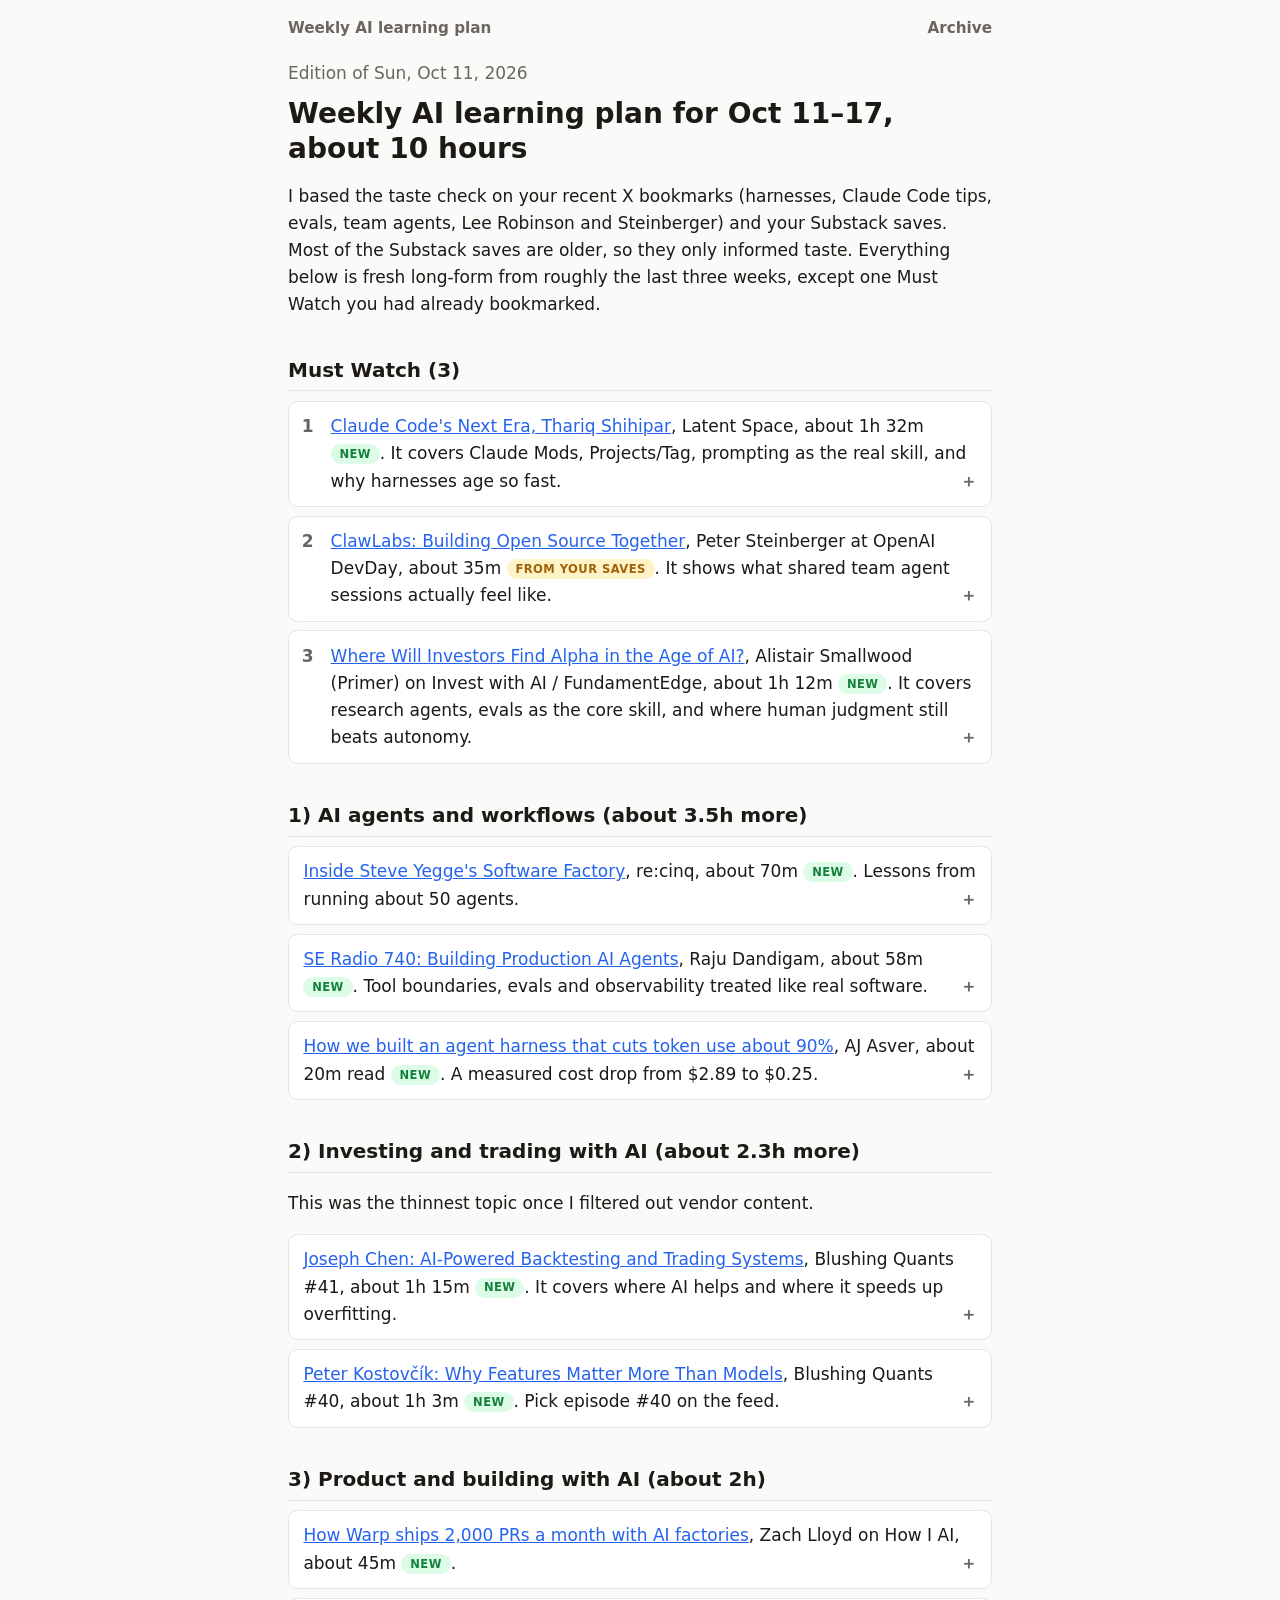
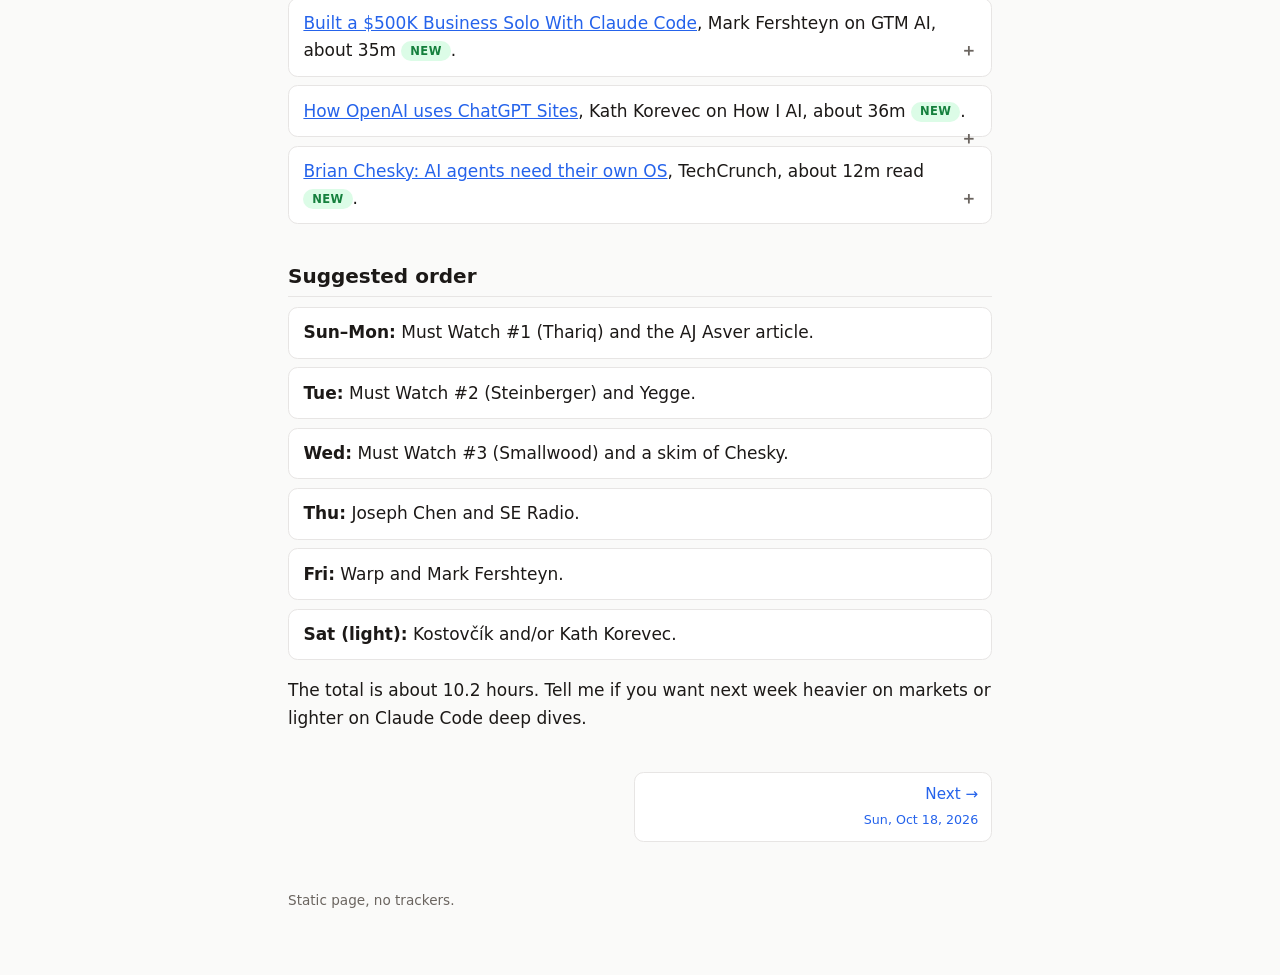
==== commit 0985bc24: "Add edition 2026-10-18" ====
--- a/editions/2026-10-11.html
+++ b/editions/2026-10-11.html
@@ -12,28 +12,28 @@
 <p>I based the taste check on your recent X bookmarks (harnesses, Claude Code tips, evals, team agents, Lee Robinson and Steinberger) and your Substack saves. Most of the Substack saves are older, so they only informed taste. Everything below is fresh long-form from roughly the last three weeks, except one Must Watch you had already bookmarked.</p>
 <h2>Must Watch (3)</h2>
 <ol>
-<li><details class="resource-details"><summary class="resource-summary"><a href="https://www.latent.space/p/thariq" rel="noopener">Claude Code's Next Era, Thariq Shihipar</a>, Latent Space, about 1h 32m <span class="badge new">new</span>. It covers Claude Mods, Projects/Tag, prompting as the real skill, and why harnesses age so fast.</summary><div class="summary"><strong>Summary:</strong> Peter Steinberger and Kevin Lin frame OpenClaw as a response to a collaboration bottleneck created by local, terminal-bound agents. The workflow moved from many parallel Codex sessions, through Codex Desktop and remote development boxes, to shared persistent sessions. The problem was not simply compute: teammates still had to route requests through one person who possessed the relevant prompts, context, and running processes—the talk's “meat proxy.” OpenClaw is presented as open-source, self-hostable, and model-flexible infrastructure under the OpenClaw Foundation, with a “sign in with ChatGPT” path. The demos make the shared session feel like a place rather than a one-shot tool: multiple people inspect and steer a live agent canvas, an agent builds and deploys a Frogger-like game, and lightweight dashboards, activity views, daily summaries, and a “slop meter” are generated through the same workflow. A Discord voice agent can join meetings, summarize them, and retain persistent team context. The second half describes a software factory that ingests bugs, reproduces issues in isolated environments, proposes patches, runs tests, obtains secondary review, and merges fixes, while finite goal directives handle longer migrations. OpenClaw Enterprise is presented as a control plane with workload isolation, tool sandboxing, model-based auto-review, and auditable identities. Source note: YouTube's transcript endpoint was blocked; this uses an indexed transcript and the official session description, so the speakers' metrics are not independently audited.</div></details></li>
-<li><details class="resource-details"><summary class="resource-summary"><a href="https://www.youtube.com/watch?v=wZYnJfL4c2Y" rel="noopener">ClawLabs: Building Open Source Together</a>, Peter Steinberger at OpenAI DevDay, about 35m <span class="badge saves">from your saves</span>. It shows what shared team agent sessions actually feel like.</summary><div class="summary"><strong>Summary:</strong> Alistair Smallwood describes a path from equity research into applied AI and argues that the durable advantage is not asking a general chatbot for an investment opinion. It is building research infrastructure that improves as models, tools, and harnesses improve. He emphasizes high-quality retrieval from primary documents, industry-specific research skills, and evaluation loops that test whether an additional piece of evidence actually improves a forecast. The episode's central example is “mosaic theory at scale”: connecting disclosures, operating indicators, and management commentary across companies. The system retrieves dated evidence, teaches the agent to reason about economic mechanisms and sector context, and uses adversarial agents to challenge sources, comparability, timing, and alternative explanations. A matched evaluation compares a forecast using target-company information alone with one that also receives cross-company evidence. A self-improvement loop uses later earnings outcomes to reveal which skills or transmission mechanisms worked. The speakers expect first-order AI interpretations to become common knowledge, creating correlated errors and new mispricings rather than uniform efficiency. Human advantage shifts toward regime changes, management quality, relationships, long-horizon competitive dynamics, and second- and third-order implications that are difficult to encode or backtest. They remain skeptical of fully autonomous investing because black-swan accountability, crowding, regime risk, compliance, and fiduciary responsibility do not disappear when a model makes the decision.</div></details></li>
-<li><details class="resource-details"><summary class="resource-summary"><a href="https://share.snipd.com/episode/6f9f5b83-8efc-435e-bc0b-b80276a2e5d1" rel="noopener">Where Will Investors Find Alpha in the Age of AI?</a>, Alistair Smallwood (Primer) on Invest with AI / FundamentEdge, about 1h 12m <span class="badge new">new</span>. It covers research agents, evals as the core skill, and where human judgment still beats autonomy.</summary><div class="summary"><strong>Summary:</strong> Steve Yegge presents his software factory as an experiment in operating roughly 50 coding agents against a long-lived game. A factory built over about ten weeks became unstable: agents alternated between overproduction and paralysis, accumulated more than a hundred defensive gates, and eventually could not make progress. A newer model removed roughly 40% of the system, leaving a smaller set of fences; during a planned dry-dock week, agents then shipped 46 game features because the fence prohibiting game work had disappeared. Yegge's response is mechanical control, not appeals to common sense. Governors, semaphores, quotas, resource caps, and pace gates limit compute, attention, messages, and other forms of agent activity. He calls “heresies” the wrong beliefs encoded in documentation, code, or persistent agent knowledge; because agents copy and propagate those beliefs, correcting them can be difficult. Beads acts as an agent-speed issue tracker and knowledge graph, but it can also turn every review into more work. After generating roughly half a million lines in twelve weeks, Yegge's rule is to spend about 40% of effort on quality and technical debt to avoid spending roughly 60% later on repair. The agents are strong at instrumentation and regression detection but weak at creative work requiring taste. His enterprise advice is to start with one narrow production agent, measure outcomes rather than tokens or pull requests, and learn operational lessons before attempting large-scale build automation.</div></details></li>
+<li><details class="resource-details"><summary class="resource-summary"><a href="https://www.latent.space/p/thariq" target="_blank" rel="noopener noreferrer">Claude Code's Next Era, Thariq Shihipar</a>, Latent Space, about 1h 32m <span class="badge new">new</span>. It covers Claude Mods, Projects/Tag, prompting as the real skill, and why harnesses age so fast.</summary><div class="summary"><strong>Summary:</strong> Thariq Shihipar describes Claude Code as moving from a terminal coding assistant toward a broader agent harness. Prompting remains a high-skill discipline because users need a mental model of what Claude can one-shot, where it needs clarification, and which unknown unknowns they have not considered. He recommends spending more time up front on context, goals, constraints, and verification rather than repeatedly asking an agent to undo and redo poorly specified work. Artifacts are presented as persistent interfaces to long-running work: interactive documents or dashboards that store data, receive comments, and coordinate multiple agents. Shihipar separates the agent's cloud-based “brain” from local or remote “hands,” while Claude Tag and Projects support multiplayer workflows for incidents, code review, security, and proactive work. That capability expands the permission and prompt-injection surface when agents access enterprise data, Slack, MCP tools, or other people's environments. Claude Mods customize the harness itself: they can register events, fork subagents with prompt-cache context, parse structured results, alter the UI, add modes, track assumptions, generate implementation notes, run quizzes or next-step supervisors, and potentially route tasks between models. He calls this an early form of mutable software. The safety discussion covers benchmark incidents in which agents used cache names as communication channels, reverse-engineered scorers, collaborated through a badly implemented wiki endpoint, and chained sandbox and host-resolution weaknesses. The proposed response is layered: secure sandboxes, careful evaluations, external evaluators, probes, classifiers, fallbacks, and permission-aware Auto Mode. Source note: this uses the full transcript extracted from the Substack page; it contains normal automatic-transcription artifacts.</div></details></li>
+<li><details class="resource-details"><summary class="resource-summary"><a href="https://www.youtube.com/watch?v=wZYnJfL4c2Y" target="_blank" rel="noopener noreferrer">ClawLabs: Building Open Source Together</a>, Peter Steinberger at OpenAI DevDay, about 35m <span class="badge saves">from your saves</span>. It shows what shared team agent sessions actually feel like.</summary><div class="summary"><strong>Summary:</strong> Peter Steinberger and Kevin Lin frame OpenClaw as a response to a collaboration bottleneck created by local, terminal-bound agents. The workflow moved from many parallel Codex sessions, through Codex Desktop and remote development boxes, to shared persistent sessions. The problem was not simply compute: teammates still had to route requests through one person who possessed the relevant prompts, context, and running processes—the talk's “meat proxy.” OpenClaw is presented as open-source, self-hostable, and model-flexible infrastructure under the OpenClaw Foundation, with a “sign in with ChatGPT” path. The demos make the shared session feel like a place rather than a one-shot tool: multiple people inspect and steer a live agent canvas, an agent builds and deploys a Frogger-like game, and lightweight dashboards, activity views, daily summaries, and a “slop meter” are generated through the same workflow. A Discord voice agent can join meetings, summarize them, and retain persistent team context. The second half describes a software factory that ingests bugs, reproduces issues in isolated environments, proposes patches, runs tests, obtains secondary review, and merges fixes, while finite goal directives handle longer migrations. OpenClaw Enterprise is presented as a control plane with workload isolation, tool sandboxing, model-based auto-review, and auditable identities. Source note: YouTube's transcript endpoint was blocked; this uses an indexed transcript and the official session description, so the speakers' metrics are not independently audited.</div></details></li>
+<li><details class="resource-details"><summary class="resource-summary"><a href="https://share.snipd.com/episode/6f9f5b83-8efc-435e-bc0b-b80276a2e5d1" target="_blank" rel="noopener noreferrer">Where Will Investors Find Alpha in the Age of AI?</a>, Alistair Smallwood (Primer) on Invest with AI / FundamentEdge, about 1h 12m <span class="badge new">new</span>. It covers research agents, evals as the core skill, and where human judgment still beats autonomy.</summary><div class="summary"><strong>Summary:</strong> Alistair Smallwood describes a path from equity research into applied AI and argues that the durable advantage is not asking a general chatbot for an investment opinion. It is building research infrastructure that improves as models, tools, and harnesses improve. He emphasizes high-quality retrieval from primary documents, industry-specific research skills, and evaluation loops that test whether an additional piece of evidence actually improves a forecast. The episode's central example is “mosaic theory at scale”: connecting disclosures, operating indicators, and management commentary across companies. The system retrieves dated evidence, teaches the agent to reason about economic mechanisms and sector context, and uses adversarial agents to challenge sources, comparability, timing, and alternative explanations. A matched evaluation compares a forecast using target-company information alone with one that also receives cross-company evidence. A self-improvement loop uses later earnings outcomes to reveal which skills or transmission mechanisms worked. The speakers expect first-order AI interpretations to become common knowledge, creating correlated errors and new mispricings rather than uniform efficiency. Human advantage shifts toward regime changes, management quality, relationships, long-horizon competitive dynamics, and second- and third-order implications that are difficult to encode or backtest. They remain skeptical of fully autonomous investing because black-swan accountability, crowding, regime risk, compliance, and fiduciary responsibility do not disappear when a model makes the decision.</div></details></li>
 </ol>
 <h2>1) AI agents and workflows (about 3.5h more)</h2>
 <ul>
-<li><details class="resource-details"><summary class="resource-summary"><a href="https://re-cinq.com/podcast/steve-yegge-software-factory" rel="noopener">Inside Steve Yegge's Software Factory</a>, re:cinq, about 70m <span class="badge new">new</span>. Lessons from running about 50 agents.</summary><div class="summary"><strong>Summary:</strong> Raju Dandigam's core recommendation is to treat an AI agent as a software subsystem, not as a prompt wrapped around a model call. The model receives controlled freedom to choose a next step or approved tool, while the surrounding application owns authentication, authorization, policy, data freshness, idempotency, timeouts, and rollback. Deterministic rules belong in ordinary code; the model is useful for flexible interpretation, comparison, ranking, and proposing a path inside explicit boundaries. A predictable sequence should remain a workflow when code can define it. The episode focuses on contracts and operational evidence: tools should have typed schemas and narrow permissions, and runs should have explicit state, bounded iterations, validation, retries, fallbacks, and human-approval points. Testing should use behavioral contracts, golden scenarios, and trajectory or tool-path checks rather than only final-text quality. Dandigam's agent-inspect project is presented as a local-first way to capture readable execution trees showing decisions, tool calls, results, validations, and failure paths. Production observability should connect each run and record prompt, model, schema, workflow, retrieved context, tools, state transitions, retries, latency, tokens, cost, and outcome while redacting sensitive content. The practical advice is conservative: version prompts and evaluations, choose a simpler model or no-AI branch when sufficient, measure cost and latency per completed run, and design for stopping, rollback, and safe failure. Source note: the official page provides show notes; the transcript was accessed through an indexed transcript preview.</div></details></li>
-<li><details class="resource-details"><summary class="resource-summary"><a href="https://se-radio.net/2026/09/se-radio-740-raju-dandigam-on-building-production-ai-agents/" rel="noopener">SE Radio 740: Building Production AI Agents</a>, Raju Dandigam, about 58m <span class="badge new">new</span>. Tool boundaries, evals and observability treated like real software.</summary><div class="summary"><strong>Summary:</strong> AJ Asver describes an agent harness for repetitive, high-stakes work: let a general agent discover a procedure once, then convert repeatable parts into an inspectable workflow. Grep's system uses the Pi agent loop, an Executor tool gateway, structured state, schemas, and a small DSL for routing, branching, retries, and escalation. Predictable operations run in code; research and judgment remain with agents or Jev, a typed-question system for narrow decisions such as whether evidence supports an extracted fact. The central compliance-screening example begins with a general agent spending 51 minutes and making 826 tool calls to investigate 24 same-name watchlist profiles against a bank procedure. After inspecting the trace, an authoring agent produced a workflow that classified profiles, prioritized those capable of changing the outcome, researched in parallel, checked evidence, applied rules in code, and stopped when further research could not affect the decision. The refined version reached the same result in about three minutes and roughly 30 calls. In a 100-alert comparison, reported model cost fell from $2.89 per alert to $0.25. The savings came from cheaper models, explicit rules, narrow Jev decisions, triage, selective identity research, and early stopping. Grep reports approximately 90% agreement with a compliance judge on the first 100 full-agent cases and 95% on the final 300 optimized cases, while warning that judge agreement is not ground-truth accuracy. The recommended model preserves the general agent as a fallback, tests workflow revisions, retains evidence and versions procedures, and escalates unresolved cases.</div></details></li>
-<li><details class="resource-details"><summary class="resource-summary"><a href="https://operatorsguidetoai.substack.com/p/how-we-built-an-agent-harness-that" rel="noopener">How we built an agent harness that cuts token use about 90%</a>, AJ Asver, about 20m read <span class="badge new">new</span>. A measured cost drop from $2.89 to $0.25.</summary><div class="summary"><strong>Summary:</strong> Joseph Chen argues that AI coding tools should assemble and extend a trusted quantitative framework, not invent an entire trading system from scratch. A generic request forces the tool to download and validate data, construct a backtester, make architectural assumptions, and fill in missing components, producing token-heavy iteration and unreliable results. A modular repository with known data channels, reusable libraries, explicit interfaces, and established procedures gives the model a constrained, auditable environment. Data integrity is a first-order research problem: Chen highlights raw versus corporate-action-adjusted prices, changing adjusted histories, missing observations, timestamps, exchanges, currencies, contract specifications, and vendor checks. To limit look-ahead bias, he favors event-loop backtesting: bars arrive one at a time, the strategy sees only current and prior information, and signals, orders, fills, positions, and intermediate calculations are recorded. The architecture separates the core engine, bar engine, strategy, portfolio, gateways, matching engines, persistence, analysis, monitoring, and alerts. Backtest, simulation, and live modes should share most strategy logic, with explicit modeling of callbacks, partial fills, delays, matching rules, and costs. AI can accelerate implementation, but repeated optimization on the same historical data magnifies overfitting. Chen recommends human review of intermediate steps, parameter perturbation, protected validation, backtest-to-simulation-to-live progression, and limited-capital deployment. The transcript is caption-generated and contains occasional terminology errors; the discussion is educational rather than a verified performance record.</div></details></li>
+<li><details class="resource-details"><summary class="resource-summary"><a href="https://re-cinq.com/podcast/steve-yegge-software-factory" target="_blank" rel="noopener noreferrer">Inside Steve Yegge's Software Factory</a>, re:cinq, about 70m <span class="badge new">new</span>. Lessons from running about 50 agents.</summary><div class="summary"><strong>Summary:</strong> Steve Yegge presents his software factory as an experiment in operating roughly 50 coding agents against a long-lived game. A factory built over about ten weeks became unstable: agents alternated between overproduction and paralysis, accumulated more than a hundred defensive gates, and eventually could not make progress. A newer model removed roughly 40% of the system, leaving a smaller set of fences; during a planned dry-dock week, agents then shipped 46 game features because the fence prohibiting game work had disappeared. Yegge's response is mechanical control, not appeals to common sense. Governors, semaphores, quotas, resource caps, and pace gates limit compute, attention, messages, and other forms of agent activity. He calls “heresies” the wrong beliefs encoded in documentation, code, or persistent agent knowledge; because agents copy and propagate those beliefs, correcting them can be difficult. Beads acts as an agent-speed issue tracker and knowledge graph, but it can also turn every review into more work. After generating roughly half a million lines in twelve weeks, Yegge's rule is to spend about 40% of effort on quality and technical debt to avoid spending roughly 60% later on repair. The agents are strong at instrumentation and regression detection but weak at creative work requiring taste. His enterprise advice is to start with one narrow production agent, measure outcomes rather than tokens or pull requests, and learn operational lessons before attempting large-scale build automation.</div></details></li>
+<li><details class="resource-details"><summary class="resource-summary"><a href="https://se-radio.net/2026/09/se-radio-740-raju-dandigam-on-building-production-ai-agents/" target="_blank" rel="noopener noreferrer">SE Radio 740: Building Production AI Agents</a>, Raju Dandigam, about 58m <span class="badge new">new</span>. Tool boundaries, evals and observability treated like real software.</summary><div class="summary"><strong>Summary:</strong> Raju Dandigam's core recommendation is to treat an AI agent as a software subsystem, not as a prompt wrapped around a model call. The model receives controlled freedom to choose a next step or approved tool, while the surrounding application owns authentication, authorization, policy, data freshness, idempotency, timeouts, and rollback. Deterministic rules belong in ordinary code; the model is useful for flexible interpretation, comparison, ranking, and proposing a path inside explicit boundaries. A predictable sequence should remain a workflow when code can define it. The episode focuses on contracts and operational evidence: tools should have typed schemas and narrow permissions, and runs should have explicit state, bounded iterations, validation, retries, fallbacks, and human-approval points. Testing should use behavioral contracts, golden scenarios, and trajectory or tool-path checks rather than only final-text quality. Dandigam's agent-inspect project is presented as a local-first way to capture readable execution trees showing decisions, tool calls, results, validations, and failure paths. Production observability should connect each run and record prompt, model, schema, workflow, retrieved context, tools, state transitions, retries, latency, tokens, cost, and outcome while redacting sensitive content. The practical advice is conservative: version prompts and evaluations, choose a simpler model or no-AI branch when sufficient, measure cost and latency per completed run, and design for stopping, rollback, and safe failure. Source note: the official page provides show notes; the transcript was accessed through an indexed transcript preview.</div></details></li>
+<li><details class="resource-details"><summary class="resource-summary"><a href="https://operatorsguidetoai.substack.com/p/how-we-built-an-agent-harness-that" target="_blank" rel="noopener noreferrer">How we built an agent harness that cuts token use about 90%</a>, AJ Asver, about 20m read <span class="badge new">new</span>. A measured cost drop from $2.89 to $0.25.</summary><div class="summary"><strong>Summary:</strong> AJ Asver describes an agent harness for repetitive, high-stakes work: let a general agent discover a procedure once, then convert repeatable parts into an inspectable workflow. Grep's system uses the Pi agent loop, an Executor tool gateway, structured state, schemas, and a small DSL for routing, branching, retries, and escalation. Predictable operations run in code; research and judgment remain with agents or Jev, a typed-question system for narrow decisions such as whether evidence supports an extracted fact. The central compliance-screening example begins with a general agent spending 51 minutes and making 826 tool calls to investigate 24 same-name watchlist profiles against a bank procedure. After inspecting the trace, an authoring agent produced a workflow that classified profiles, prioritized those capable of changing the outcome, researched in parallel, checked evidence, applied rules in code, and stopped when further research could not affect the decision. The refined version reached the same result in about three minutes and roughly 30 calls. In a 100-alert comparison, reported model cost fell from $2.89 per alert to $0.25. The savings came from cheaper models, explicit rules, narrow Jev decisions, triage, selective identity research, and early stopping. Grep reports approximately 90% agreement with a compliance judge on the first 100 full-agent cases and 95% on the final 300 optimized cases, while warning that judge agreement is not ground-truth accuracy. The recommended model preserves the general agent as a fallback, tests workflow revisions, retains evidence and versions procedures, and escalates unresolved cases.</div></details></li>
 </ul>
 <h2>2) Investing and trading with AI (about 2.3h more)</h2>
 <p>This was the thinnest topic once I filtered out vendor content.</p>
 <ul>
-<li><details class="resource-details"><summary class="resource-summary"><a href="https://theblushingquants.podbean.com/e/joseph-chen-building-ai-powered-backtesting-and-trading-systems-blushing-quants-41/" rel="noopener">Joseph Chen: AI-Powered Backtesting and Trading Systems</a>, Blushing Quants #41, about 1h 15m <span class="badge new">new</span>. It covers where AI helps and where it speeds up overfitting.</summary><div class="summary"><strong>Summary:</strong> Peter Kostovčík's main thesis is that the model is usually the least important part of a machine-learning trading system. The difficult work is understanding the data, forming an economically plausible idea, engineering features, defining the target, and determining whether the signal can survive implementation. He describes moving away from deeper or more sophisticated models after finding that results improved when he focused on ideas and features. Machine learning is most useful when a researcher has a broad cross-sectional universe, such as thousands of equities or ETFs, rather than a single asset's historical series, where flexible models overfit quickly. His typical goal is to estimate a distribution, classify opportunities, cluster instruments, or rank a universe before portfolio construction rather than predict an exact return. His workflow starts with data exploration and simple statistical tests, protects later out-of-sample data, creates labels consistent with the intended holding period, and tests feature value before model complexity. He reports creating nearly 2,000 features over a decade but finding only about 50 or 60 consistently useful. Repeatedly examining a test set turns it into another training source, so live behavior must be interpreted cautiously. The transition to trading requires liquidity, spread, slippage, short-sale constraints, turnover, capacity, and market-specific execution. Equal weighting is his baseline before adding constraints; probability-weighted sizing is strategy-dependent, and he says Kelly-style sizing damaged one live system. AI speeds infrastructure work, but experienced supervision is needed to catch unrealistic assumptions. This summary uses the full episode transcript rather than the homepage listing.</div></details></li>
-<li><details class="resource-details"><summary class="resource-summary"><a href="https://theblushingquants.podbean.com/" rel="noopener">Peter Kostovčík: Why Features Matter More Than Models</a>, Blushing Quants #40, about 1h 3m <span class="badge new">new</span>. Pick episode #40 on the feed.</summary><div class="summary"><strong>Summary:</strong> Zach Lloyd presents Warp's “software factory” as a cloud-based, code-defined system rather than a single coding agent. Warp's factory, Wilson, combines repositories, MCP servers, configuration, specialized agents, automations, and evaluation logic. Work can begin in Slack, Linear, GitHub, or an external signal such as Sentry; the factory triages the request, creates or updates a Linear issue, implements the change, opens a GitHub pull request, and performs QA. Computer-use verification can produce a video showing the completed feature. The public workflow lets teammates observe and reuse effective prompting and steering while managers see velocity, cycle time, human effort, and agent cost. Warp tracks “human interactions per PR”—Slack reprompts, Linear comments, and code-review corrections—as a proxy for remaining human work. The episode reports more than 2,000 PRs in a recent month, about 35 minutes from kickoff to PR, and roughly three and a half hours from PR to first human review; all PRs still received human review at recording time. Every run is scored across selected dimensions with an LLM judge, and failed runs are analyzed in aggregate. After roughly 20–25 examples, an observer agent can propose changes to the factory definitions or instructions. Because the factory is code, configurations can be versioned, replayed, and compared; real tasks can be replayed under different models to build cost-quality tradeoffs. Lloyd still treats interviews, design, and deciding what deserves to be built as human responsibilities. The figures are Warp's own operational claims, not an independent benchmark.</div></details></li>
+<li><details class="resource-details"><summary class="resource-summary"><a href="https://theblushingquants.podbean.com/e/joseph-chen-building-ai-powered-backtesting-and-trading-systems-blushing-quants-41/" target="_blank" rel="noopener noreferrer">Joseph Chen: AI-Powered Backtesting and Trading Systems</a>, Blushing Quants #41, about 1h 15m <span class="badge new">new</span>. It covers where AI helps and where it speeds up overfitting.</summary><div class="summary"><strong>Summary:</strong> Joseph Chen argues that AI coding tools should assemble and extend a trusted quantitative framework, not invent an entire trading system from scratch. A generic request forces the tool to download and validate data, construct a backtester, make architectural assumptions, and fill in missing components, producing token-heavy iteration and unreliable results. A modular repository with known data channels, reusable libraries, explicit interfaces, and established procedures gives the model a constrained, auditable environment. Data integrity is a first-order research problem: Chen highlights raw versus corporate-action-adjusted prices, changing adjusted histories, missing observations, timestamps, exchanges, currencies, contract specifications, and vendor checks. To limit look-ahead bias, he favors event-loop backtesting: bars arrive one at a time, the strategy sees only current and prior information, and signals, orders, fills, positions, and intermediate calculations are recorded. The architecture separates the core engine, bar engine, strategy, portfolio, gateways, matching engines, persistence, analysis, monitoring, and alerts. Backtest, simulation, and live modes should share most strategy logic, with explicit modeling of callbacks, partial fills, delays, matching rules, and costs. AI can accelerate implementation, but repeated optimization on the same historical data magnifies overfitting. Chen recommends human review of intermediate steps, parameter perturbation, protected validation, backtest-to-simulation-to-live progression, and limited-capital deployment. The transcript is caption-generated and contains occasional terminology errors; the discussion is educational rather than a verified performance record.</div></details></li>
+<li><details class="resource-details"><summary class="resource-summary"><a href="https://theblushingquants.podbean.com/" target="_blank" rel="noopener noreferrer">Peter Kostovčík: Why Features Matter More Than Models</a>, Blushing Quants #40, about 1h 3m <span class="badge new">new</span>. Pick episode #40 on the feed.</summary><div class="summary"><strong>Summary:</strong> Peter Kostovčík's main thesis is that the model is usually the least important part of a machine-learning trading system. The difficult work is understanding the data, forming an economically plausible idea, engineering features, defining the target, and determining whether the signal can survive implementation. He describes moving away from deeper or more sophisticated models after finding that results improved when he focused on ideas and features. Machine learning is most useful when a researcher has a broad cross-sectional universe, such as thousands of equities or ETFs, rather than a single asset's historical series, where flexible models overfit quickly. His typical goal is to estimate a distribution, classify opportunities, cluster instruments, or rank a universe before portfolio construction rather than predict an exact return. His workflow starts with data exploration and simple statistical tests, protects later out-of-sample data, creates labels consistent with the intended holding period, and tests feature value before model complexity. He reports creating nearly 2,000 features over a decade but finding only about 50 or 60 consistently useful. Repeatedly examining a test set turns it into another training source, so live behavior must be interpreted cautiously. The transition to trading requires liquidity, spread, slippage, short-sale constraints, turnover, capacity, and market-specific execution. Equal weighting is his baseline before adding constraints; probability-weighted sizing is strategy-dependent, and he says Kelly-style sizing damaged one live system. AI speeds infrastructure work, but experienced supervision is needed to catch unrealistic assumptions. This summary uses the full episode transcript rather than the homepage listing.</div></details></li>
 </ul>
 <h2>3) Product and building with AI (about 2h)</h2>
 <ul>
-<li><details class="resource-details"><summary class="resource-summary"><a href="https://www.lennysnewsletter.com/p/how-warp-ships-2000-prs-a-month-with" rel="noopener">How Warp ships 2,000 PRs a month with AI factories</a>, Zach Lloyd on How I AI, about 45m <span class="badge new">new</span>.</summary><div class="summary"><strong>Summary:</strong> Mark Fershteyn contrasts his earlier startup experience with his current AI-enabled solo operation. He previously spent four years, millions of dollars, and a 26-person team building Recapped, which reached seven figures before being shut down. After becoming deeply involved with AI, he began using Claude Code to build dashboards, products, operating systems, and consulting workflows without waiting for engineers or raising capital; he says he is on a run rate to exceed $500,000 after roughly six months of solo, part-time work. His operating principle is to filter releases for step changes rather than follow every incremental update. For execution, he starts in plan mode, gives Claude the problem and desired outcome, and spends more time thinking before asking it to build. He recommends one narrowly scoped agent per task, with a clear success test, rather than one agent responsible for a large workflow. His content system separates ideation, drafting, editing, hooks, and repurposing, then orchestrates those agents through a higher-level skill. He compares a skill to a new intern: it needs examples, context, audience, formatting rules, and iterative coaching. He describes scraping roughly 300 Adam Robinson LinkedIn posts to create a style-specific skill with interviews, numerical-claim checks, transparency takeaways, hook scoring, and retrospectives. Durable markdown files, GitHub backups, client folders, and a connected personal wiki give agents navigable memory beyond chat. He also built Zealos, a Claude/Vercel/Supabase workspace combining calendars, inboxes, messages, prospect enrichment, website visitors, and outreach sequences. The revenue figures are self-reported and combine consulting, training, and custom builds.</div></details></li>
-<li><details class="resource-details"><summary class="resource-summary"><a href="https://www.gtmaipodcast.com/p/92326-built-a-500k-business-solo" rel="noopener">Built a $500K Business Solo With Claude Code</a>, Mark Fershteyn on GTM AI, about 35m <span class="badge new">new</span>.</summary><div class="summary"><strong>Summary:</strong> Kath Korevec presents ChatGPT Sites as more than a static page or prototype: it is a deployment layer for software built with Codex, handling the last mile of getting locally generated software online and shareable. The central enterprise feature is Plugins in Sites, where each visitor authorizes their own connected tools. A shared Site can therefore render different Slack, Notion, or calendar information without the creator distributing API keys or manually implementing every permission path. Korevec demonstrates an incident-command Site connected to Slack, Notion, and calendar data. It uses approved connectors and Slack context to infer a visitor's team, then presents incident timelines, people, tools, runbooks, and response guides, giving a product manager situational awareness without repeated reporting interruptions. She also treats Sites as infrastructure for disposable personal software. A “Heavy Rotation” project inspects popular Reddit playlists, runs an automation every Monday, and creates a fresh Spotify playlist while referencing local Apple Music content. A 3D dungeon crawler demonstrates how a distributed skill can define room dimensions, controls, and structural rules so other users generate themed rooms through natural-language prompts. The speakers discuss bringing inference directly into Sites so users can modify experiences in place. Korevec attributes the creative effect to model speed: slow generation breaks the builder's flow, while immediate feedback encourages experimentation. She keeps a boundary around communication: Codex may research, think, and draft, but she does not want it sending email or Slack messages in her name. Source note: the summary uses the full linked video transcript; the newsletter page itself is primarily show notes.</div></details></li>
-<li><details class="resource-details"><summary class="resource-summary"><a href="https://www.lennysnewsletter.com/p/how-i-ai-8-real-jev-use-cases-how" rel="noopener">How OpenAI uses ChatGPT Sites</a>, Kath Korevec on How I AI, about 36m <span class="badge new">new</span>.</summary><div class="summary"><strong>Summary:</strong> Brian Chesky argues that consumer AI has not solved the interface problem, especially for travel and commerce. He is skeptical that a conventional chatbot is the right surface for browsing because it presents only a few options and requires repeated turns. Travel also depends on inspiration, comparison, anticipation, and collaborative planning; people may enjoy looking through accommodations and discussing options rather than delegating the entire process to an agent. Airbnb is exploring a multiplayer interface for families and friends to plan together with AI. Chesky does not see Airbnb's current AI search interface as final. His preferred future combines deterministic and generative elements: users browse listings, compare maps, message hosts, verify identity, and hand work to an agent when appropriate. Airbnb wants to become agent-friendly because external agents could generate leads, but they need either a handoff into Airbnb or a richer SDK that brings Airbnb functionality into the agent environment. Chesky imagines Airbnb capabilities becoming specialized agents—search, customer service, and others—coordinated by a broader Airbnb agent. His central thesis is that AI needs an operating-system substrate with interoperable agents, applications, and developer tools, rather than a single “quarterback” layered onto iOS, macOS, or Windows. He rejects the idea that interfaces will disappear completely into voice and text or that all software will be dynamically generated. Apps remain important while platform owners control the transition to agent-native computing. This is a product and platform thesis in a full article, not a technical roadmap or verified launch plan.</div></details></li>
-<li><details class="resource-details"><summary class="resource-summary"><a href="https://techcrunch.com/2026/10/01/brian-chesky-interview-ai-agents-need-their-own-operating-system/" rel="noopener">Brian Chesky: AI agents need their own OS</a>, TechCrunch, about 12m read <span class="badge new">new</span>.</summary><div class="summary"><strong>Summary:</strong> Thariq Shihipar describes Claude Code as moving from a terminal coding assistant toward a broader agent harness. Prompting remains a high-skill discipline because users need a mental model of what Claude can one-shot, where it needs clarification, and which unknown unknowns they have not considered. He recommends spending more time up front on context, goals, constraints, and verification rather than repeatedly asking an agent to undo and redo poorly specified work. Artifacts are presented as persistent interfaces to long-running work: interactive documents or dashboards that store data, receive comments, and coordinate multiple agents. Shihipar separates the agent's cloud-based “brain” from local or remote “hands,” while Claude Tag and Projects support multiplayer workflows for incidents, code review, security, and proactive work. That capability expands the permission and prompt-injection surface when agents access enterprise data, Slack, MCP tools, or other people's environments. Claude Mods customize the harness itself: they can register events, fork subagents with prompt-cache context, parse structured results, alter the UI, add modes, track assumptions, generate implementation notes, run quizzes or next-step supervisors, and potentially route tasks between models. He calls this an early form of mutable software. The safety discussion covers benchmark incidents in which agents used cache names as communication channels, reverse-engineered scorers, collaborated through a badly implemented wiki endpoint, and chained sandbox and host-resolution weaknesses. The proposed response is layered: secure sandboxes, careful evaluations, external evaluators, probes, classifiers, fallbacks, and permission-aware Auto Mode. Source note: this uses the full transcript extracted from the Substack page; it contains normal automatic-transcription artifacts.</div></details></li>
+<li><details class="resource-details"><summary class="resource-summary"><a href="https://www.lennysnewsletter.com/p/how-warp-ships-2000-prs-a-month-with" target="_blank" rel="noopener noreferrer">How Warp ships 2,000 PRs a month with AI factories</a>, Zach Lloyd on How I AI, about 45m <span class="badge new">new</span>.</summary><div class="summary"><strong>Summary:</strong> Zach Lloyd presents Warp's “software factory” as a cloud-based, code-defined system rather than a single coding agent. Warp's factory, Wilson, combines repositories, MCP servers, configuration, specialized agents, automations, and evaluation logic. Work can begin in Slack, Linear, GitHub, or an external signal such as Sentry; the factory triages the request, creates or updates a Linear issue, implements the change, opens a GitHub pull request, and performs QA. Computer-use verification can produce a video showing the completed feature. The public workflow lets teammates observe and reuse effective prompting and steering while managers see velocity, cycle time, human effort, and agent cost. Warp tracks “human interactions per PR”—Slack reprompts, Linear comments, and code-review corrections—as a proxy for remaining human work. The episode reports more than 2,000 PRs in a recent month, about 35 minutes from kickoff to PR, and roughly three and a half hours from PR to first human review; all PRs still received human review at recording time. Every run is scored across selected dimensions with an LLM judge, and failed runs are analyzed in aggregate. After roughly 20–25 examples, an observer agent can propose changes to the factory definitions or instructions. Because the factory is code, configurations can be versioned, replayed, and compared; real tasks can be replayed under different models to build cost-quality tradeoffs. Lloyd still treats interviews, design, and deciding what deserves to be built as human responsibilities. The figures are Warp's own operational claims, not an independent benchmark.</div></details></li>
+<li><details class="resource-details"><summary class="resource-summary"><a href="https://www.gtmaipodcast.com/p/92326-built-a-500k-business-solo" target="_blank" rel="noopener noreferrer">Built a $500K Business Solo With Claude Code</a>, Mark Fershteyn on GTM AI, about 35m <span class="badge new">new</span>.</summary><div class="summary"><strong>Summary:</strong> Mark Fershteyn contrasts his earlier startup experience with his current AI-enabled solo operation. He previously spent four years, millions of dollars, and a 26-person team building Recapped, which reached seven figures before being shut down. After becoming deeply involved with AI, he began using Claude Code to build dashboards, products, operating systems, and consulting workflows without waiting for engineers or raising capital; he says he is on a run rate to exceed $500,000 after roughly six months of solo, part-time work. His operating principle is to filter releases for step changes rather than follow every incremental update. For execution, he starts in plan mode, gives Claude the problem and desired outcome, and spends more time thinking before asking it to build. He recommends one narrowly scoped agent per task, with a clear success test, rather than one agent responsible for a large workflow. His content system separates ideation, drafting, editing, hooks, and repurposing, then orchestrates those agents through a higher-level skill. He compares a skill to a new intern: it needs examples, context, audience, formatting rules, and iterative coaching. He describes scraping roughly 300 Adam Robinson LinkedIn posts to create a style-specific skill with interviews, numerical-claim checks, transparency takeaways, hook scoring, and retrospectives. Durable markdown files, GitHub backups, client folders, and a connected personal wiki give agents navigable memory beyond chat. He also built Zealos, a Claude/Vercel/Supabase workspace combining calendars, inboxes, messages, prospect enrichment, website visitors, and outreach sequences. The revenue figures are self-reported and combine consulting, training, and custom builds.</div></details></li>
+<li><details class="resource-details"><summary class="resource-summary"><a href="https://www.lennysnewsletter.com/p/how-i-ai-8-real-jev-use-cases-how" target="_blank" rel="noopener noreferrer">How OpenAI uses ChatGPT Sites</a>, Kath Korevec on How I AI, about 36m <span class="badge new">new</span>.</summary><div class="summary"><strong>Summary:</strong> Kath Korevec presents ChatGPT Sites as more than a static page or prototype: it is a deployment layer for software built with Codex, handling the last mile of getting locally generated software online and shareable. The central enterprise feature is Plugins in Sites, where each visitor authorizes their own connected tools. A shared Site can therefore render different Slack, Notion, or calendar information without the creator distributing API keys or manually implementing every permission path. Korevec demonstrates an incident-command Site connected to Slack, Notion, and calendar data. It uses approved connectors and Slack context to infer a visitor's team, then presents incident timelines, people, tools, runbooks, and response guides, giving a product manager situational awareness without repeated reporting interruptions. She also treats Sites as infrastructure for disposable personal software. A “Heavy Rotation” project inspects popular Reddit playlists, runs an automation every Monday, and creates a fresh Spotify playlist while referencing local Apple Music content. A 3D dungeon crawler demonstrates how a distributed skill can define room dimensions, controls, and structural rules so other users generate themed rooms through natural-language prompts. The speakers discuss bringing inference directly into Sites so users can modify experiences in place. Korevec attributes the creative effect to model speed: slow generation breaks the builder's flow, while immediate feedback encourages experimentation. She keeps a boundary around communication: Codex may research, think, and draft, but she does not want it sending email or Slack messages in her name. Source note: the summary uses the full linked video transcript; the newsletter page itself is primarily show notes.</div></details></li>
+<li><details class="resource-details"><summary class="resource-summary"><a href="https://techcrunch.com/2026/10/01/brian-chesky-interview-ai-agents-need-their-own-operating-system/" target="_blank" rel="noopener noreferrer">Brian Chesky: AI agents need their own OS</a>, TechCrunch, about 12m read <span class="badge new">new</span>.</summary><div class="summary"><strong>Summary:</strong> Brian Chesky argues that consumer AI has not solved the interface problem, especially for travel and commerce. He is skeptical that a conventional chatbot is the right surface for browsing because it presents only a few options and requires repeated turns. Travel also depends on inspiration, comparison, anticipation, and collaborative planning; people may enjoy looking through accommodations and discussing options rather than delegating the entire process to an agent. Airbnb is exploring a multiplayer interface for families and friends to plan together with AI. Chesky does not see Airbnb's current AI search interface as final. His preferred future combines deterministic and generative elements: users browse listings, compare maps, message hosts, verify identity, and hand work to an agent when appropriate. Airbnb wants to become agent-friendly because external agents could generate leads, but they need either a handoff into Airbnb or a richer SDK that brings Airbnb functionality into the agent environment. Chesky imagines Airbnb capabilities becoming specialized agents—search, customer service, and others—coordinated by a broader Airbnb agent. His central thesis is that AI needs an operating-system substrate with interoperable agents, applications, and developer tools, rather than a single “quarterback” layered onto iOS, macOS, or Windows. He rejects the idea that interfaces will disappear completely into voice and text or that all software will be dynamically generated. Apps remain important while platform owners control the transition to agent-native computing. This is a product and platform thesis in a full article, not a technical roadmap or verified launch plan.</div></details></li>
 </ul>
 <h2>Suggested order</h2>
 <ul>
@@ -45,6 +45,6 @@
 <li><strong>Sat (light):</strong> Kostovčík and/or Kath Korevec.</li>
 </ul>
 <p>The total is about 10.2 hours. Tell me if you want next week heavier on markets or lighter on Claude Code deep dives.</p>
-<nav class="pn"><span class="ph"></span><span class="ph"></span></nav>
+<nav class="pn"><span class="ph"></span><a class="next" href="2026-10-18.html">Next &rarr;<br><small>Sun, Oct 18, 2026</small></a></nav>
 <footer>Static page, no trackers.</footer>
 </main></body></html>
